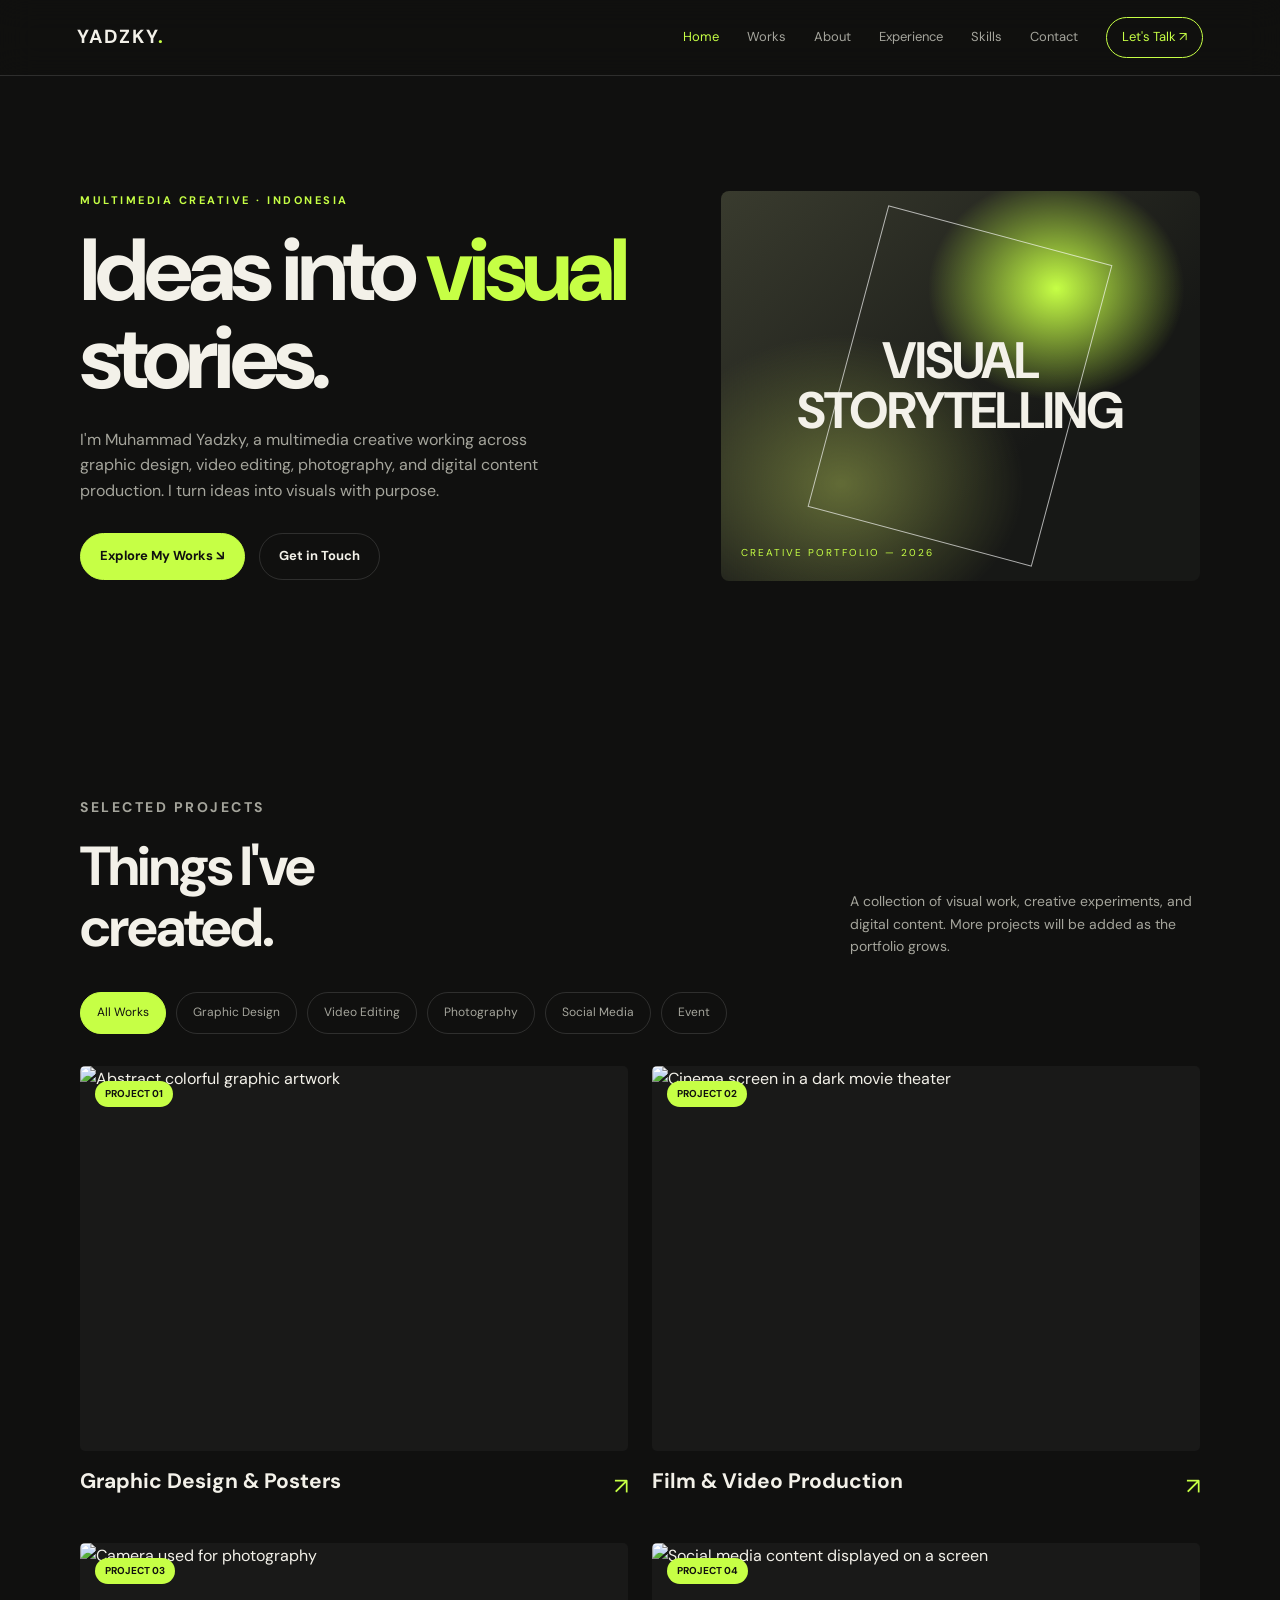
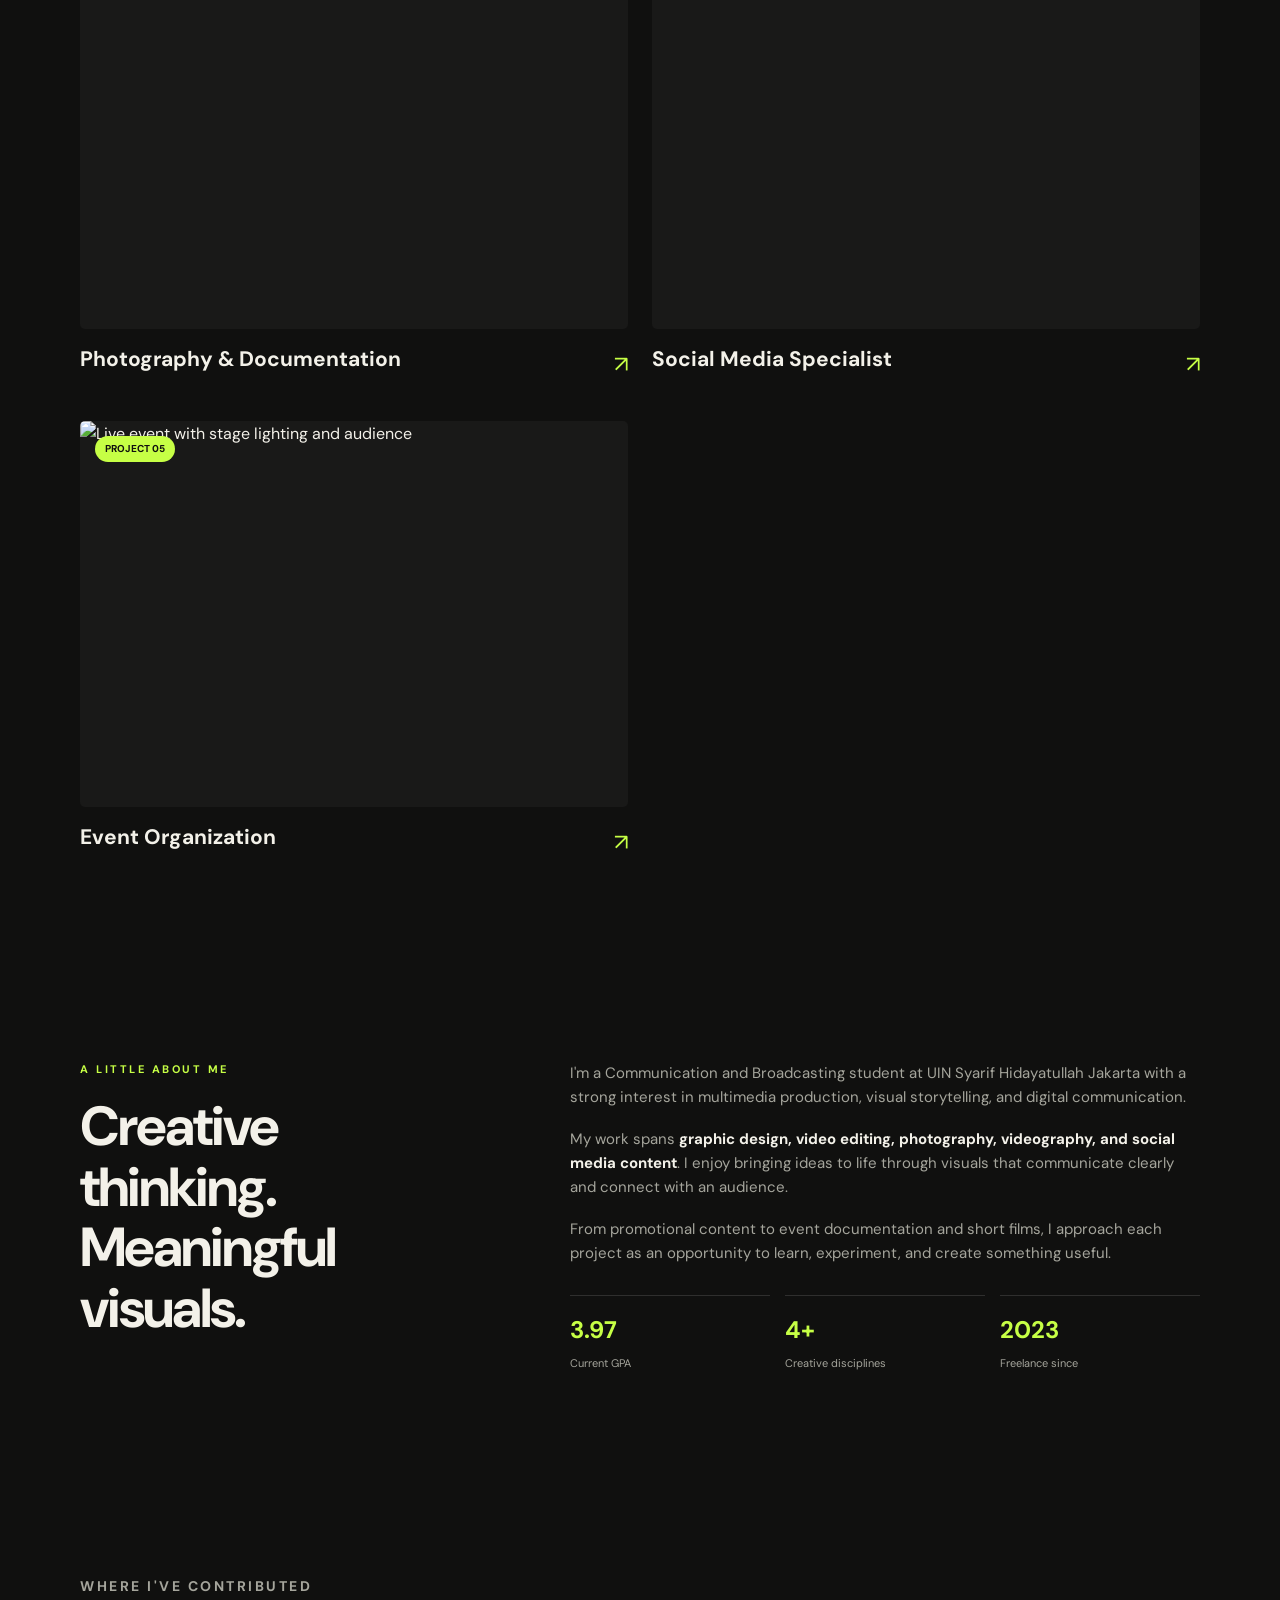
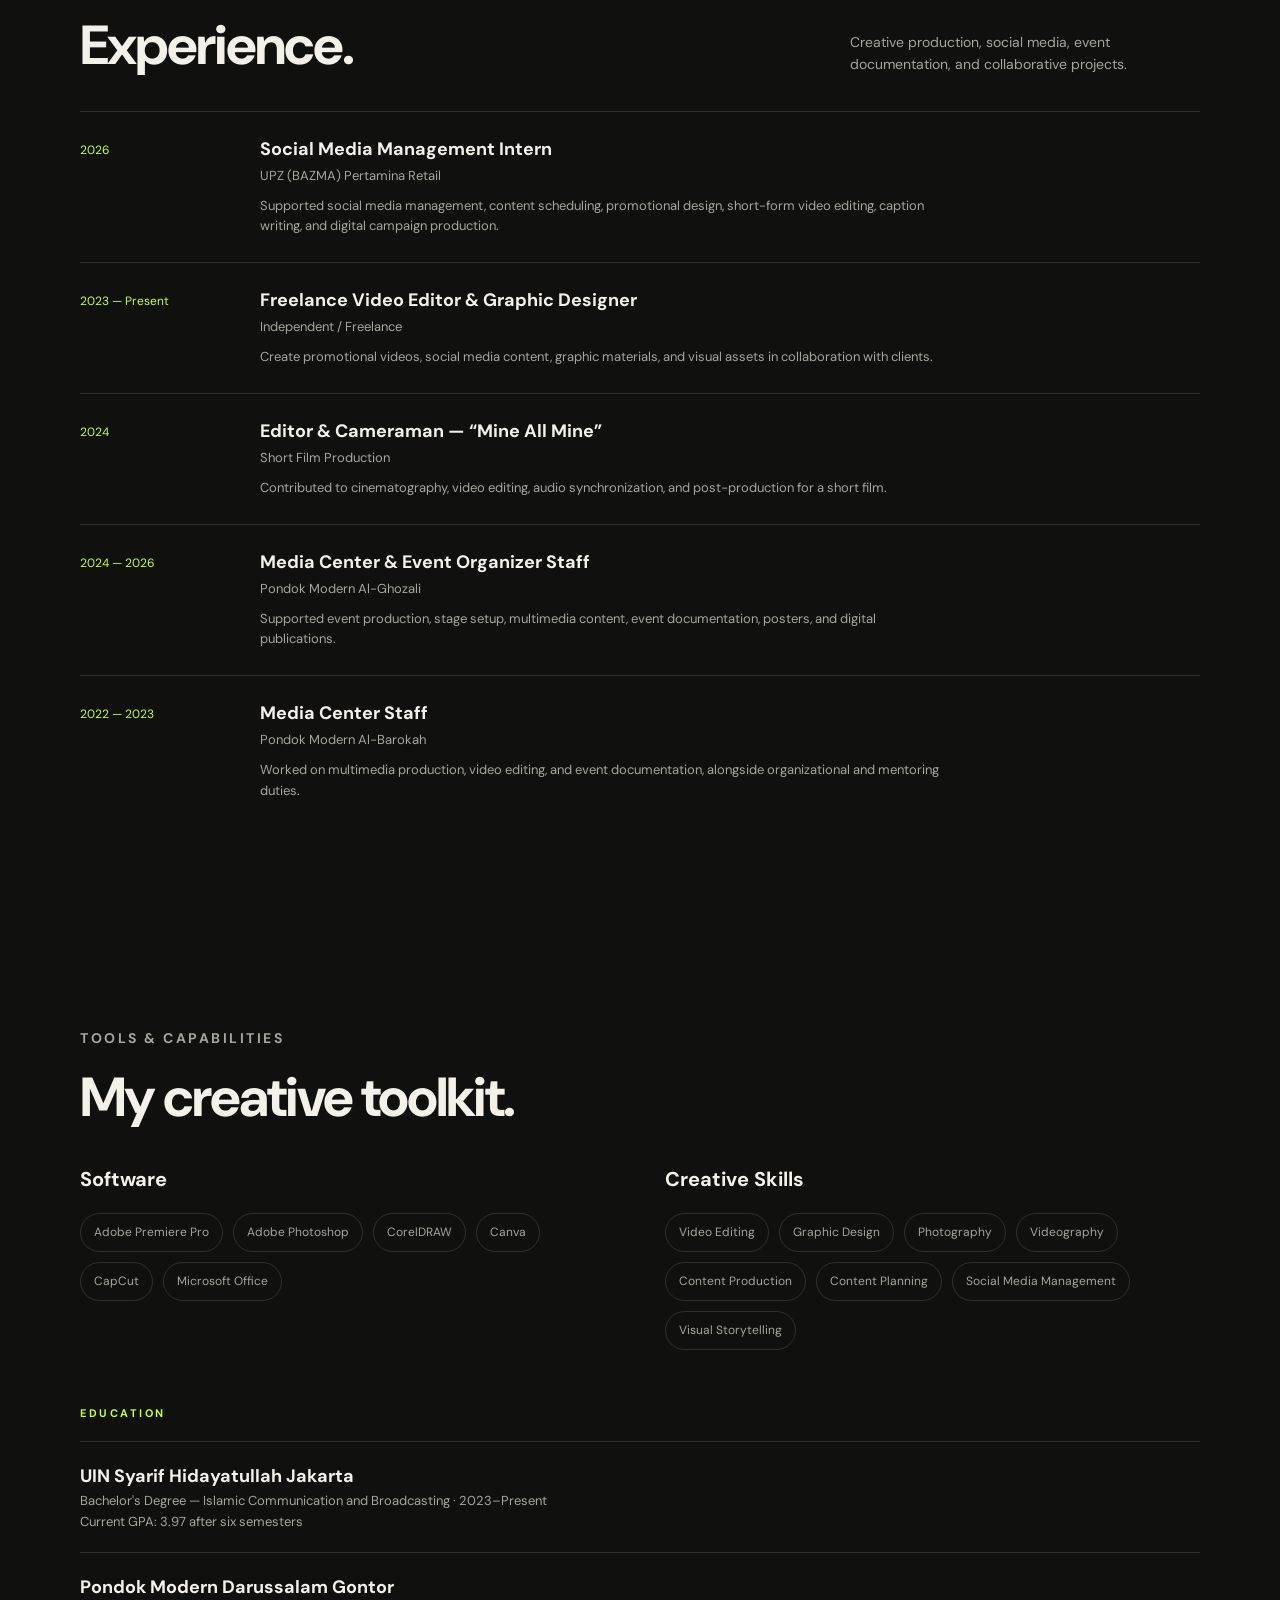
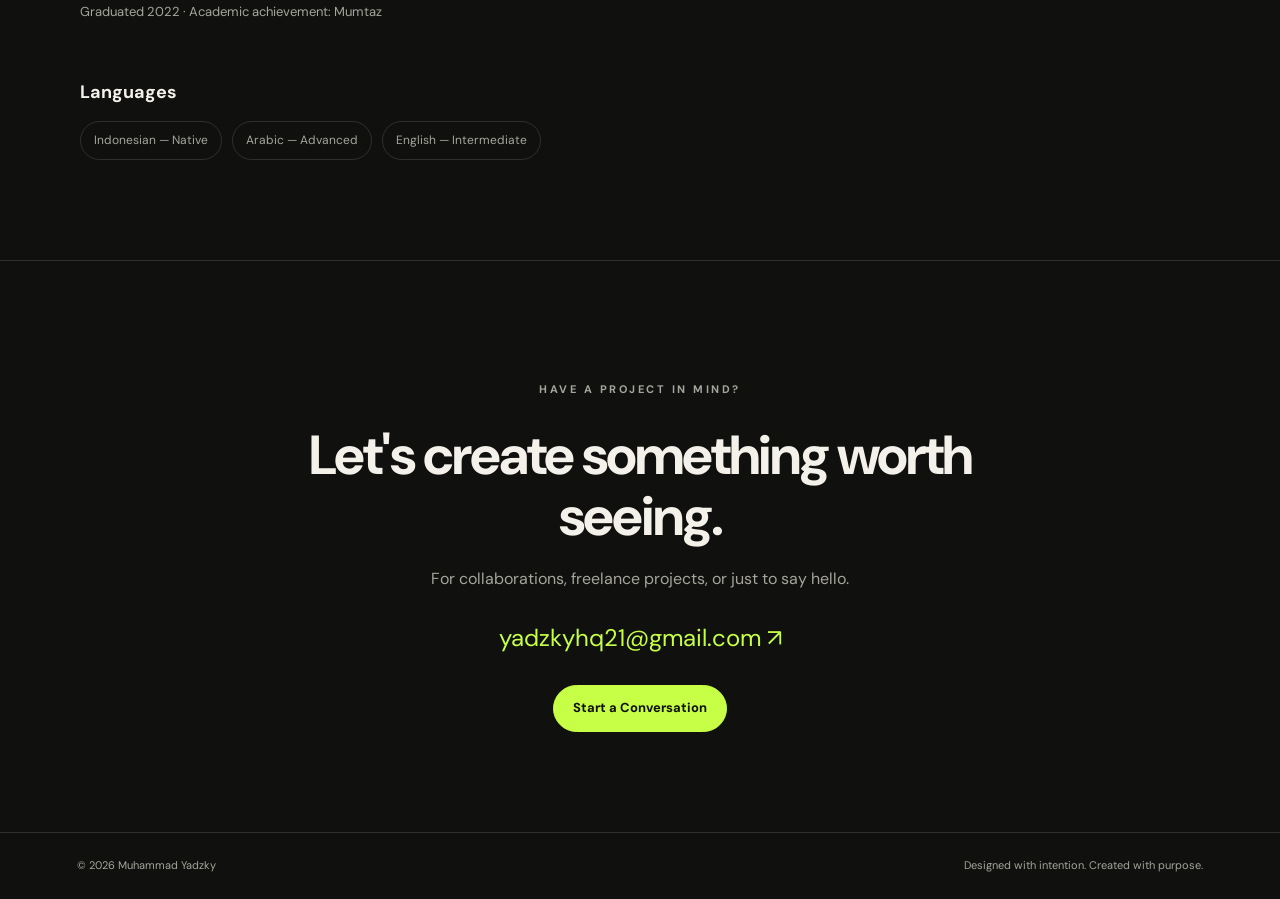
==== index.html @ 67c499fd "Add files via upload" ====
<!DOCTYPE html>
<html lang="en">
<head>
  <meta charset="UTF-8">
  <meta name="viewport" content="width=device-width, initial-scale=1.0">
  <meta name="description" content="Portfolio of Muhammad Yadzky — graphic design, video editing, photography and digital content creation.">
  <title>Muhammad Yadzky — Creative Portfolio</title>

  <link rel="preconnect" href="https://fonts.googleapis.com">
  <link rel="preconnect" href="https://fonts.gstatic.com" crossorigin>
  <link href="https://fonts.googleapis.com/css2?family=DM+Sans:wght@400;500;600;700&display=swap" rel="stylesheet">

  <style>
    :root {
      --bg: #10100f;
      --surface: #191918;
      --text: #f3f1e9;
      --muted: #a5a59c;
      --accent: #c6ff45;
      --border: rgba(255,255,255,.13);
    }

    * { box-sizing: border-box; margin: 0; padding: 0; }

    html {
      scroll-behavior: smooth;
      scroll-padding-top: 90px;
    }

    body {
      background: var(--bg);
      color: var(--text);
      font-family: "DM Sans", sans-serif;
      line-height: 1.6;
    }

    a { color: inherit; text-decoration: none; }
    button { font: inherit; }
    img { width: 100%; display: block; }

    .container {
      width: min(1120px, 88%);
      margin-inline: auto;
    }

    .navbar {
      min-height: 76px;
      display: flex;
      align-items: center;
      justify-content: space-between;
      gap: 24px;
      border-bottom: 1px solid var(--border);
      position: sticky;
      top: 0;
      z-index: 100;
      background: rgba(16,16,15,.94);
      backdrop-filter: blur(16px);
      padding: 0 6%;
    }

    .logo {
      font-size: 19px;
      font-weight: 700;
      letter-spacing: 2px;
    }

    .logo span { color: var(--accent); }

    .nav-links {
      display: flex;
      align-items: center;
      gap: 28px;
    }

    .nav-link {
      color: var(--muted);
      font-size: 13px;
      transition: color .2s;
    }

    .nav-link:hover,
    .nav-link.active { color: var(--accent); }

    .nav-email {
      border: 1px solid var(--accent);
      border-radius: 99px;
      padding: 9px 15px;
      color: var(--accent);
    }

    .menu-toggle {
      display: none;
      background: transparent;
      color: var(--text);
      border: 0;
      font-size: 25px;
      cursor: pointer;
    }

    section { padding: 100px 0; }

    .eyebrow {
      color: var(--accent);
      text-transform: uppercase;
      letter-spacing: 2.5px;
      font-size: 11px;
      font-weight: 700;
      margin-bottom: 18px;
    }

    .hero {
      min-height: 620px;
      display: grid;
      grid-template-columns: 1.1fr .9fr;
      gap: 55px;
      align-items: center;
      padding-top: 90px;
      padding-bottom: 90px;
    }

    .hero h1 {
      font-size: clamp(48px, 7vw, 88px);
      letter-spacing: -5px;
      line-height: .99;
      max-width: 720px;
    }

    .hero h1 span { color: var(--accent); }

    .hero-description {
      max-width: 480px;
      margin-top: 25px;
      color: var(--muted);
      font-size: 16px;
    }

    .hero-actions {
      display: flex;
      flex-wrap: wrap;
      gap: 14px;
      margin-top: 30px;
    }

    .button {
      display: inline-flex;
      align-items: center;
      justify-content: center;
      border: 1px solid var(--accent);
      padding: 12px 19px;
      border-radius: 99px;
      color: var(--bg);
      background: var(--accent);
      font-size: 13px;
      font-weight: 700;
      transition: transform .2s, background .2s;
    }

    .button:hover { transform: translateY(-3px); }

    .button.secondary {
      background: transparent;
      color: var(--text);
      border-color: var(--border);
    }

    .hero-art {
      min-height: 390px;
      border-radius: 8px;
      overflow: hidden;
      position: relative;
      background:
        radial-gradient(ellipse at 70% 25%, #c6ff45 0%, transparent 27%),
        radial-gradient(ellipse at 25% 75%, #626b36 0%, transparent 36%),
        linear-gradient(140deg, #393b2e, #171816 65%);
      display: flex;
      align-items: center;
      justify-content: center;
    }

    .hero-art::before {
      content: "";
      width: 230px;
      height: 310px;
      border: 1px solid rgba(255,255,255,.65);
      transform: rotate(15deg);
      position: absolute;
    }

    .hero-art::after {
      content: "VISUAL\A STORYTELLING";
      white-space: pre;
      position: absolute;
      font-size: clamp(32px, 4vw, 53px);
      font-weight: 700;
      letter-spacing: -2px;
      line-height: .98;
      text-align: center;
    }

    .hero-art-label {
      position: absolute;
      bottom: 20px;
      left: 20px;
      font-size: 10px;
      letter-spacing: 2px;
      color: var(--accent);
    }

    .section-heading {
      display: flex;
      justify-content: space-between;
      align-items: end;
      gap: 24px;
      margin-bottom: 35px;
    }

    .section-heading h2,
    .about h2,
    .contact h2 {
      font-size: clamp(34px, 5vw, 55px);
      line-height: 1.1;
      letter-spacing: -2px;
    }

    .section-heading p {
      max-width: 350px;
      color: var(--muted);
      font-size: 14px;
    }

    .work-filters {
      display: flex;
      flex-wrap: wrap;
      gap: 10px;
      margin: 0 0 32px;
    }

    .work-filter {
      padding: 10px 16px;
      border: 1px solid var(--border);
      border-radius: 99px;
      background: transparent;
      color: var(--muted);
      font-size: 12px;
      cursor: pointer;
      transition: .2s;
    }

    .work-filter:hover,
    .work-filter.active {
      background: var(--accent);
      border-color: var(--accent);
      color: var(--bg);
    }

    .project-grid {
      display: grid;
      grid-template-columns: repeat(2, minmax(0, 1fr));
      gap: 38px 24px;
    }

    .project-card {
      display: block;
      min-width: 0;
    }

    .project-card.is-filtered-out { display: none; }

    .project-image {
      aspect-ratio: 1.42;
      overflow: hidden;
      background: var(--surface);
      border-radius: 5px;
      position: relative;
    }

    .project-image img {
      height: 100%;
      object-fit: cover;
      transition: transform .5s;
    }

    .project-card:hover .project-image img { transform: scale(1.045); }

    .project-number {
      position: absolute;
      top: 15px;
      left: 15px;
      background: var(--accent);
      color: var(--bg);
      border-radius: 99px;
      padding: 5px 10px;
      font-size: 10px;
      font-weight: 700;
    }

    .project-info {
      display: flex;
      justify-content: space-between;
      align-items: start;
      gap: 14px;
      padding-top: 17px;
    }

    .project-info h3 {
      font-size: 21px;
      line-height: 1.3;
    }

    .project-info p {
      color: var(--muted);
      font-size: 12px;
      margin-top: 5px;
    }

    .project-arrow {
      color: var(--accent);
      font-size: 23px;
      transition: transform .2s;
    }

    .project-card:hover .project-arrow { transform: translate(3px, -3px); }

    .about-grid {
      display: grid;
      grid-template-columns: .8fr 1.2fr;
      gap: 70px;
    }

    .about h2 { max-width: 400px; }

    .about-copy p {
      color: var(--muted);
      margin-bottom: 18px;
      font-size: 15px;
    }

    .about-copy strong { color: var(--text); }

    .stat-row {
      display: grid;
      grid-template-columns: repeat(3, 1fr);
      gap: 15px;
      margin-top: 30px;
    }

    .stat {
      border-top: 1px solid var(--border);
      padding-top: 15px;
    }

    .stat strong {
      display: block;
      color: var(--accent);
      font-size: 24px;
    }

    .stat span {
      font-size: 11px;
      color: var(--muted);
    }

    .experience-list { margin-top: 35px; }

    .experience-item {
      display: grid;
      grid-template-columns: 155px 1fr;
      gap: 25px;
      padding: 25px 0;
      border-top: 1px solid var(--border);
    }

    .experience-date {
      color: var(--accent);
      font-size: 12px;
      padding-top: 4px;
    }

    .experience-item h3 {
      font-size: 18px;
      line-height: 1.4;
    }

    .experience-place {
      color: var(--muted);
      font-size: 13px;
      margin: 4px 0 9px;
    }

    .experience-item p:last-child {
      color: var(--muted);
      font-size: 13px;
      max-width: 680px;
    }

    .skills-layout {
      display: grid;
      grid-template-columns: 1fr 1fr;
      gap: 50px;
    }

    .skills-layout h3 {
      font-size: 20px;
      margin-bottom: 18px;
    }

    .skill-tags {
      display: flex;
      flex-wrap: wrap;
      gap: 10px;
    }

    .skill-tag {
      border: 1px solid var(--border);
      border-radius: 99px;
      padding: 9px 13px;
      color: var(--muted);
      font-size: 12px;
    }

    .education-item {
      padding: 20px 0;
      border-top: 1px solid var(--border);
    }

    .education-item h3 { font-size: 18px; }
    .education-item p { color: var(--muted); font-size: 13px; }

    .contact {
      border-top: 1px solid var(--border);
      text-align: center;
    }

    .contact h2 {
      max-width: 750px;
      margin: 0 auto;
    }

    .contact > .container > p {
      color: var(--muted);
      margin: 20px auto 27px;
    }

    .contact-email {
      color: var(--accent);
      font-size: clamp(17px, 3vw, 24px);
      overflow-wrap: anywhere;
    }

    footer {
      border-top: 1px solid var(--border);
      padding: 24px 6%;
      display: flex;
      justify-content: space-between;
      gap: 18px;
      color: var(--muted);
      font-size: 11px;
    }

    .reveal {
      opacity: 0;
      transform: translateY(18px);
      transition: opacity .55s ease, transform .55s ease;
    }

    .reveal.is-visible {
      opacity: 1;
      transform: translateY(0);
    }

    @media (prefers-reduced-motion: reduce) {
      html { scroll-behavior: auto; }
      *, *::before, *::after {
        animation-duration: .01ms !important;
        transition-duration: .01ms !important;
      }
      .reveal { opacity: 1; transform: none; }
    }

    @media (max-width: 850px) {
      .navbar { min-height: 70px; }
      .menu-toggle { display: block; }

      .nav-links {
        display: none;
        position: absolute;
        top: 69px;
        left: 0;
        right: 0;
        padding: 25px 6% 30px;
        background: var(--bg);
        border-bottom: 1px solid var(--border);
        flex-direction: column;
        align-items: stretch;
        gap: 20px;
      }

      .nav-links.open { display: flex; }
      .nav-email { text-align: center; }

      .hero {
        grid-template-columns: 1fr;
        gap: 38px;
        padding-top: 75px;
      }

      .hero-art { min-height: 330px; }
      .about-grid { grid-template-columns: 1fr; gap: 30px; }
      .skills-layout { gap: 30px; }
    }

    @media (max-width: 600px) {
      section { padding: 70px 0; }
      .container { width: 88%; }
      .hero h1 { letter-spacing: -3px; }
      .hero-art { min-height: 280px; }

      .section-heading {
        align-items: start;
        flex-direction: column;
      }

      .project-grid { grid-template-columns: 1fr; gap: 30px; }
      .project-info h3 { font-size: 19px; }
      .work-filters { gap: 8px; }
      .work-filter { padding: 9px 12px; font-size: 11px; }
      .experience-item { grid-template-columns: 1fr; gap: 8px; }
      .skills-layout { grid-template-columns: 1fr; }
      .stat-row { gap: 10px; }
      .stat strong { font-size: 21px; }

      footer {
        flex-direction: column;
        text-align: center;
      }
    }
  </style>
</head>

<body>
  <header class="navbar">
    <a class="logo" href="#home">YADZKY<span>.</span></a>

    <button
      class="menu-toggle"
      type="button"
      aria-label="Open navigation menu"
      aria-expanded="false"
    >☰</button>

    <nav class="nav-links" aria-label="Main navigation">
      <a class="nav-link active" href="#home">Home</a>
      <a class="nav-link" href="#works">Works</a>
      <a class="nav-link" href="#about">About</a>
      <a class="nav-link" href="#experience">Experience</a>
      <a class="nav-link" href="#skills">Skills</a>
      <a class="nav-link" href="#contact">Contact</a>
      <a class="nav-link nav-email" href="mailto:yadzkyhq21@gmail.com">Let's Talk ↗</a>
    </nav>
  </header>

  <main>
    <section class="hero container" id="home">
      <div>
        <p class="eyebrow">Multimedia Creative · Indonesia</p>
        <h1>Ideas into <span>visual</span> stories.</h1>
        <p class="hero-description">
          I'm Muhammad Yadzky, a multimedia creative working across graphic
          design, video editing, photography, and digital content production.
          I turn ideas into visuals with purpose.
        </p>

        <div class="hero-actions">
          <a class="button" href="#works">Explore My Works ↘</a>
          <a class="button secondary" href="#contact">Get in Touch</a>
        </div>
      </div>

      <div class="hero-art" aria-label="Abstract visual storytelling artwork">
        <span class="hero-art-label">CREATIVE PORTFOLIO — 2026</span>
      </div>
    </section>

    <section id="works">
      <div class="container">
        <div class="section-heading">
          <div>
            <p class="eyebrow">Selected Projects</p>
            <h2>Things I've<br>created.</h2>
          </div>
          <p>
            A collection of visual work, creative experiments, and digital
            content. More projects will be added as the portfolio grows.
          </p>
        </div>

        <div class="work-filters" aria-label="Filter portfolio projects">
          <button class="work-filter active" type="button" data-work-filter="all" aria-pressed="true">All Works</button>
          <button class="work-filter" type="button" data-work-filter="design" aria-pressed="false">Graphic Design</button>
          <button class="work-filter" type="button" data-work-filter="video" aria-pressed="false">Video Editing</button>
          <button class="work-filter" type="button" data-work-filter="photo" aria-pressed="false">Photography</button>
          <button class="work-filter" type="button" data-work-filter="social" aria-pressed="false">Social Media</button>
          <button class="work-filter" type="button" data-work-filter="event" aria-pressed="false">Event</button>
        </div>

        <div class="project-grid">
          <a href="project-01.html" class="project-card" data-category="design">
            <div class="project-image">
              <img
                src="https://images.unsplash.com/photo-1541701494587-cb58502866ab?auto=format&fit=crop&w=1100&q=85"
                alt="Abstract colorful graphic artwork"
                loading="lazy"
              >
              <span class="project-number">PROJECT 01</span>
            </div>
            <div class="project-info">
              <div>
                <h3>Graphic Design & Posters</h3>
              </div>
              <span class="project-arrow">↗</span>
            </div>
          </a>

          <a href="project-02.html" class="project-card" data-category="video">
            <div class="project-image">
              <img
                src="https://images.unsplash.com/photo-1485846234645-a62644f84728?auto=format&fit=crop&w=1100&q=85"
                alt="Cinema screen in a dark movie theater"
                loading="lazy"
              >
              <span class="project-number">PROJECT 02</span>
            </div>
            <div class="project-info">
              <div>
                <h3>Film & Video Production</h3>
              </div>
              <span class="project-arrow">↗</span>
            </div>
          </a>

          <a href="project-03.html" class="project-card" data-category="photo">
            <div class="project-image">
              <img
                src="https://images.unsplash.com/photo-1452587925148-ce544e77e70d?auto=format&fit=crop&w=1100&q=85"
                alt="Camera used for photography"
                loading="lazy"
              >
              <span class="project-number">PROJECT 03</span>
            </div>
            <div class="project-info">
              <div>
                <h3>Photography & Documentation</h3>
              </div>
              <span class="project-arrow">↗</span>
            </div>
          </a>

          <a href="project-04.html" class="project-card" data-category="social">
            <div class="project-image">
              <img
                src="https://images.unsplash.com/photo-1611162617474-5b21e879e113?auto=format&fit=crop&w=1100&q=85"
                alt="Social media content displayed on a screen"
                loading="lazy"
              >
              <span class="project-number">PROJECT 04</span>
            </div>
            <div class="project-info">
              <div>
                <h3>Social Media Specialist</h3>
              </div>
              <span class="project-arrow">↗</span>
            </div>
          </a>

          <a href="project-05.html" class="project-card" data-category="event">
            <div class="project-image">
              <img
                src="https://images.unsplash.com/photo-1501386761578-eac5c94b800a?auto=format&fit=crop&w=1100&q=85"
                alt="Live event with stage lighting and audience"
                loading="lazy"
              >
              <span class="project-number">PROJECT 05</span>
            </div>
            <div class="project-info">
              <div>
                <h3>Event Organization</h3>
              </div>
              <span class="project-arrow">↗</span>
            </div>
          </a>
        </div>
      </div>
    </section>

    <section id="about">
      <div class="container about-grid about">
        <div>
          <p class="eyebrow">A Little About Me</p>
          <h2>Creative thinking. Meaningful visuals.</h2>
        </div>

        <div class="about-copy">
          <p>
            I'm a Communication and Broadcasting student at UIN Syarif
            Hidayatullah Jakarta with a strong interest in multimedia
            production, visual storytelling, and digital communication.
          </p>
          <p>
            My work spans <strong>graphic design, video editing,
            photography, videography, and social media content</strong>.
            I enjoy bringing ideas to life through visuals that communicate
            clearly and connect with an audience.
          </p>
          <p>
            From promotional content to event documentation and short films,
            I approach each project as an opportunity to learn, experiment,
            and create something useful.
          </p>

          <div class="stat-row">
            <div class="stat">
              <strong>3.97</strong>
              <span>Current GPA</span>
            </div>
            <div class="stat">
              <strong>4+</strong>
              <span>Creative disciplines</span>
            </div>
            <div class="stat">
              <strong>2023</strong>
              <span>Freelance since</span>
            </div>
          </div>
        </div>
      </div>
    </section>

    <section id="experience">
      <div class="container">
        <div class="section-heading">
          <div>
            <p class="eyebrow">Where I've Contributed</p>
            <h2>Experience.</h2>
          </div>
          <p>
            Creative production, social media, event documentation, and
            collaborative projects.
          </p>
        </div>

        <div class="experience-list">
          <article class="experience-item">
            <div class="experience-date">2026</div>
            <div>
              <h3>Social Media Management Intern</h3>
              <p class="experience-place">UPZ (BAZMA) Pertamina Retail</p>
              <p>
                Supported social media management, content scheduling,
                promotional design, short-form video editing, caption writing,
                and digital campaign production.
              </p>
            </div>
          </article>

          <article class="experience-item">
            <div class="experience-date">2023 — Present</div>
            <div>
              <h3>Freelance Video Editor & Graphic Designer</h3>
              <p class="experience-place">Independent / Freelance</p>
              <p>
                Create promotional videos, social media content, graphic
                materials, and visual assets in collaboration with clients.
              </p>
            </div>
          </article>

          <article class="experience-item">
            <div class="experience-date">2024</div>
            <div>
              <h3>Editor & Cameraman — “Mine All Mine”</h3>
              <p class="experience-place">Short Film Production</p>
              <p>
                Contributed to cinematography, video editing, audio
                synchronization, and post-production for a short film.
              </p>
            </div>
          </article>

          <article class="experience-item">
            <div class="experience-date">2024 — 2026</div>
            <div>
              <h3>Media Center & Event Organizer Staff</h3>
              <p class="experience-place">Pondok Modern Al-Ghozali</p>
              <p>
                Supported event production, stage setup, multimedia content,
                event documentation, posters, and digital publications.
              </p>
            </div>
          </article>

          <article class="experience-item">
            <div class="experience-date">2022 — 2023</div>
            <div>
              <h3>Media Center Staff</h3>
              <p class="experience-place">Pondok Modern Al-Barokah</p>
              <p>
                Worked on multimedia production, video editing, and event
                documentation, alongside organizational and mentoring duties.
              </p>
            </div>
          </article>
        </div>
      </div>
    </section>

    <section id="skills">
      <div class="container">
        <div class="section-heading">
          <div>
            <p class="eyebrow">Tools & Capabilities</p>
            <h2>My creative toolkit.</h2>
          </div>
        </div>

        <div class="skills-layout">
          <div class="skills-block">
            <h3>Software</h3>
            <div class="skill-tags">
              <span class="skill-tag">Adobe Premiere Pro</span>
              <span class="skill-tag">Adobe Photoshop</span>
              <span class="skill-tag">CorelDRAW</span>
              <span class="skill-tag">Canva</span>
              <span class="skill-tag">CapCut</span>
              <span class="skill-tag">Microsoft Office</span>
            </div>
          </div>

          <div class="skills-block">
            <h3>Creative Skills</h3>
            <div class="skill-tags">
              <span class="skill-tag">Video Editing</span>
              <span class="skill-tag">Graphic Design</span>
              <span class="skill-tag">Photography</span>
              <span class="skill-tag">Videography</span>
              <span class="skill-tag">Content Production</span>
              <span class="skill-tag">Content Planning</span>
              <span class="skill-tag">Social Media Management</span>
              <span class="skill-tag">Visual Storytelling</span>
            </div>
          </div>
        </div>

        <div style="margin-top: 55px;">
          <p class="eyebrow">Education</p>

          <div class="education-item">
            <h3>UIN Syarif Hidayatullah Jakarta</h3>
            <p>
              Bachelor's Degree — Islamic Communication and Broadcasting
              · 2023–Present
            </p>
            <p>Current GPA: 3.97 after six semesters</p>
          </div>

          <div class="education-item">
            <h3>Pondok Modern Darussalam Gontor</h3>
            <p>Graduated 2022 · Academic achievement: Mumtaz</p>
          </div>
        </div>

        <div style="margin-top: 35px;">
          <h3 style="font-size: 18px; margin-bottom: 14px;">Languages</h3>
          <div class="skill-tags">
            <span class="skill-tag">Indonesian — Native</span>
            <span class="skill-tag">Arabic — Advanced</span>
            <span class="skill-tag">English — Intermediate</span>
          </div>
        </div>
      </div>
    </section>

    <section id="contact" class="contact">
      <div class="container">
        <p class="eyebrow">Have a Project in Mind?</p>
        <h2>Let's create something worth seeing.</h2>
        <p>For collaborations, freelance projects, or just to say hello.</p>
        <a class="contact-email" href="mailto:yadzkyhq21@gmail.com">
          yadzkyhq21@gmail.com ↗
        </a>
        <div style="margin-top: 28px;">
          <a class="button" href="mailto:yadzkyhq21@gmail.com">Start a Conversation</a>
        </div>
      </div>
    </section>
  </main>

  <footer>
    <span>© 2026 Muhammad Yadzky</span>
    <span>Designed with intention. Created with purpose.</span>
  </footer>

  <script>
    // Mobile navigation
    const menuToggle = document.querySelector('.menu-toggle');
    const navLinks = document.querySelector('.nav-links');
    const navItems = document.querySelectorAll('.nav-link');

    if (menuToggle && navLinks) {
      menuToggle.addEventListener('click', () => {
        const isOpen = navLinks.classList.toggle('open');
        menuToggle.setAttribute('aria-expanded', String(isOpen));
        menuToggle.textContent = isOpen ? '✕' : '☰';
      });

      navLinks.querySelectorAll('a').forEach((link) => {
        link.addEventListener('click', () => {
          navLinks.classList.remove('open');
          menuToggle.setAttribute('aria-expanded', 'false');
          menuToggle.textContent = '☰';
        });
      });
    }

    // Highlight the navigation link for the current section
    const pageSections = document.querySelectorAll('main section[id]');

    if ('IntersectionObserver' in window && pageSections.length) {
      const sectionObserver = new IntersectionObserver((entries) => {
        entries.forEach((entry) => {
          if (entry.isIntersecting) {
            navItems.forEach((link) => {
              link.classList.toggle(
                'active',
                link.getAttribute('href') === '#' + entry.target.id
              );
            });
          }
        });
      }, { rootMargin: '-25% 0px -60% 0px' });

      pageSections.forEach((section) => sectionObserver.observe(section));
    }

    // Filter portfolio projects
    const workFilterButtons = document.querySelectorAll('[data-work-filter]');
    const workFilterCards = document.querySelectorAll('.project-card[data-category]');

    workFilterButtons.forEach((button) => {
      button.addEventListener('click', () => {
        const selectedCategory = button.dataset.workFilter;

        workFilterButtons.forEach((filterButton) => {
          const isActive = filterButton === button;
          filterButton.classList.toggle('active', isActive);
          filterButton.setAttribute('aria-pressed', String(isActive));
        });

        workFilterCards.forEach((card) => {
          const matches =
            selectedCategory === 'all' ||
            card.dataset.category === selectedCategory;

          card.classList.toggle('is-filtered-out', !matches);
        });
      });
    });

    // Scroll reveal animations
    const revealElements = document.querySelectorAll(
      '.section-heading, .project-card, .about, .experience-item, .skills-block, .contact'
    );

    if ('IntersectionObserver' in window && !window.matchMedia('(prefers-reduced-motion: reduce)').matches) {
      revealElements.forEach((element) => element.classList.add('reveal'));

      const revealObserver = new IntersectionObserver((entries, observer) => {
        entries.forEach((entry) => {
          if (entry.isIntersecting) {
            entry.target.classList.add('is-visible');
            observer.unobserve(entry.target);
          }
        });
      }, { threshold: 0.12 });

      revealElements.forEach((element) => revealObserver.observe(element));
    }
  </script>
</body>
</html>
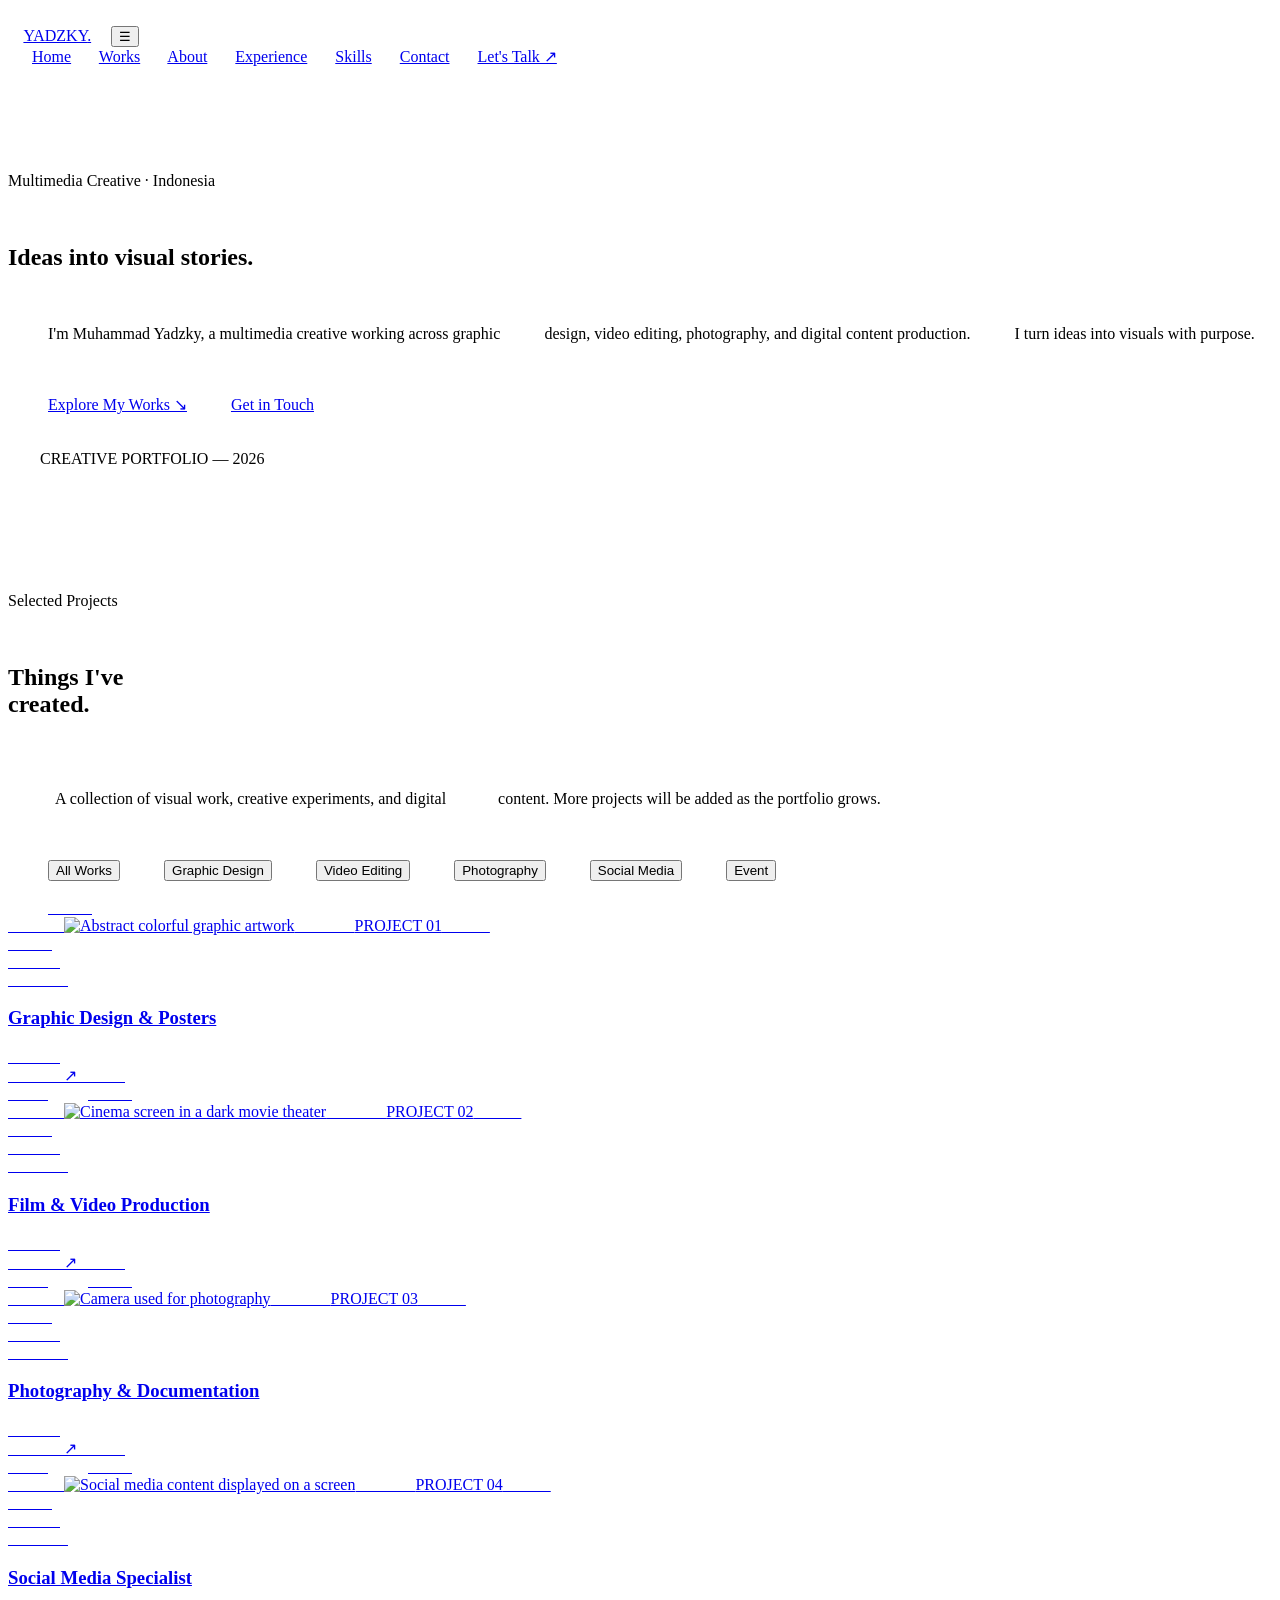
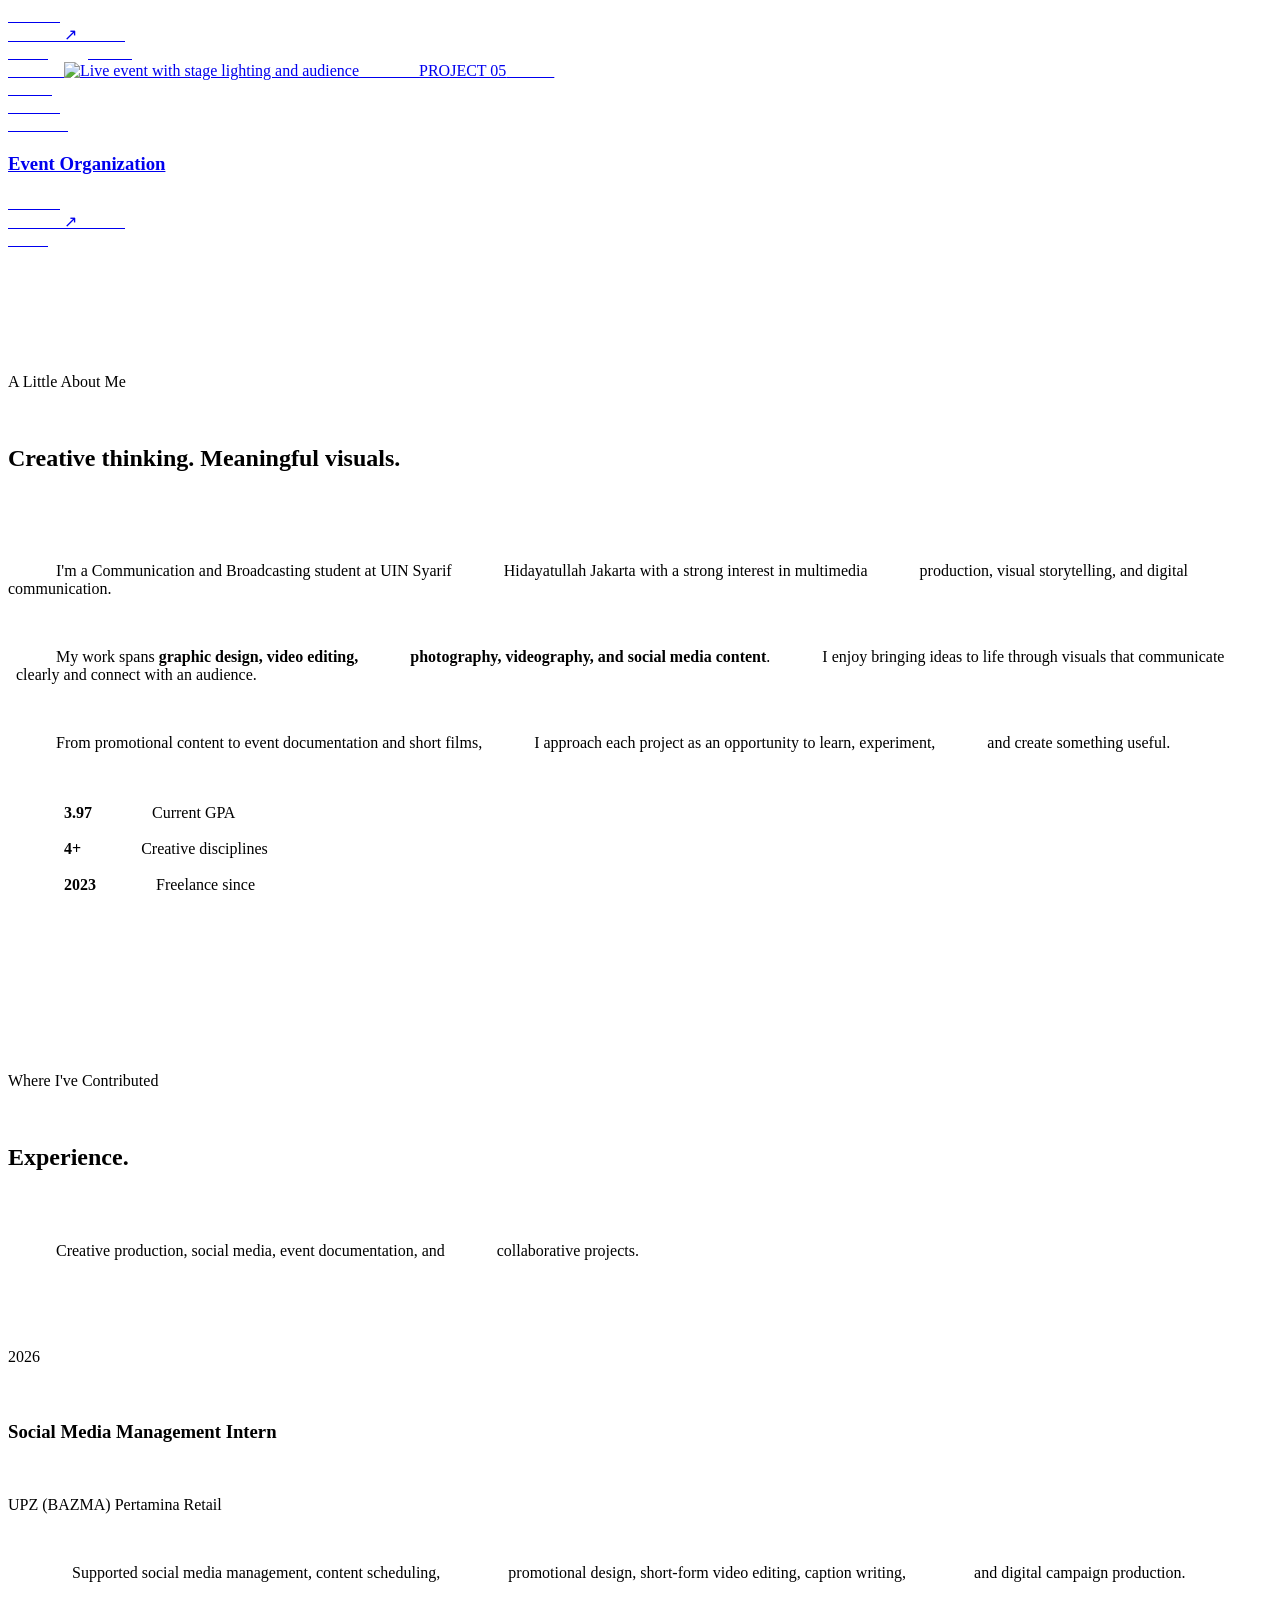
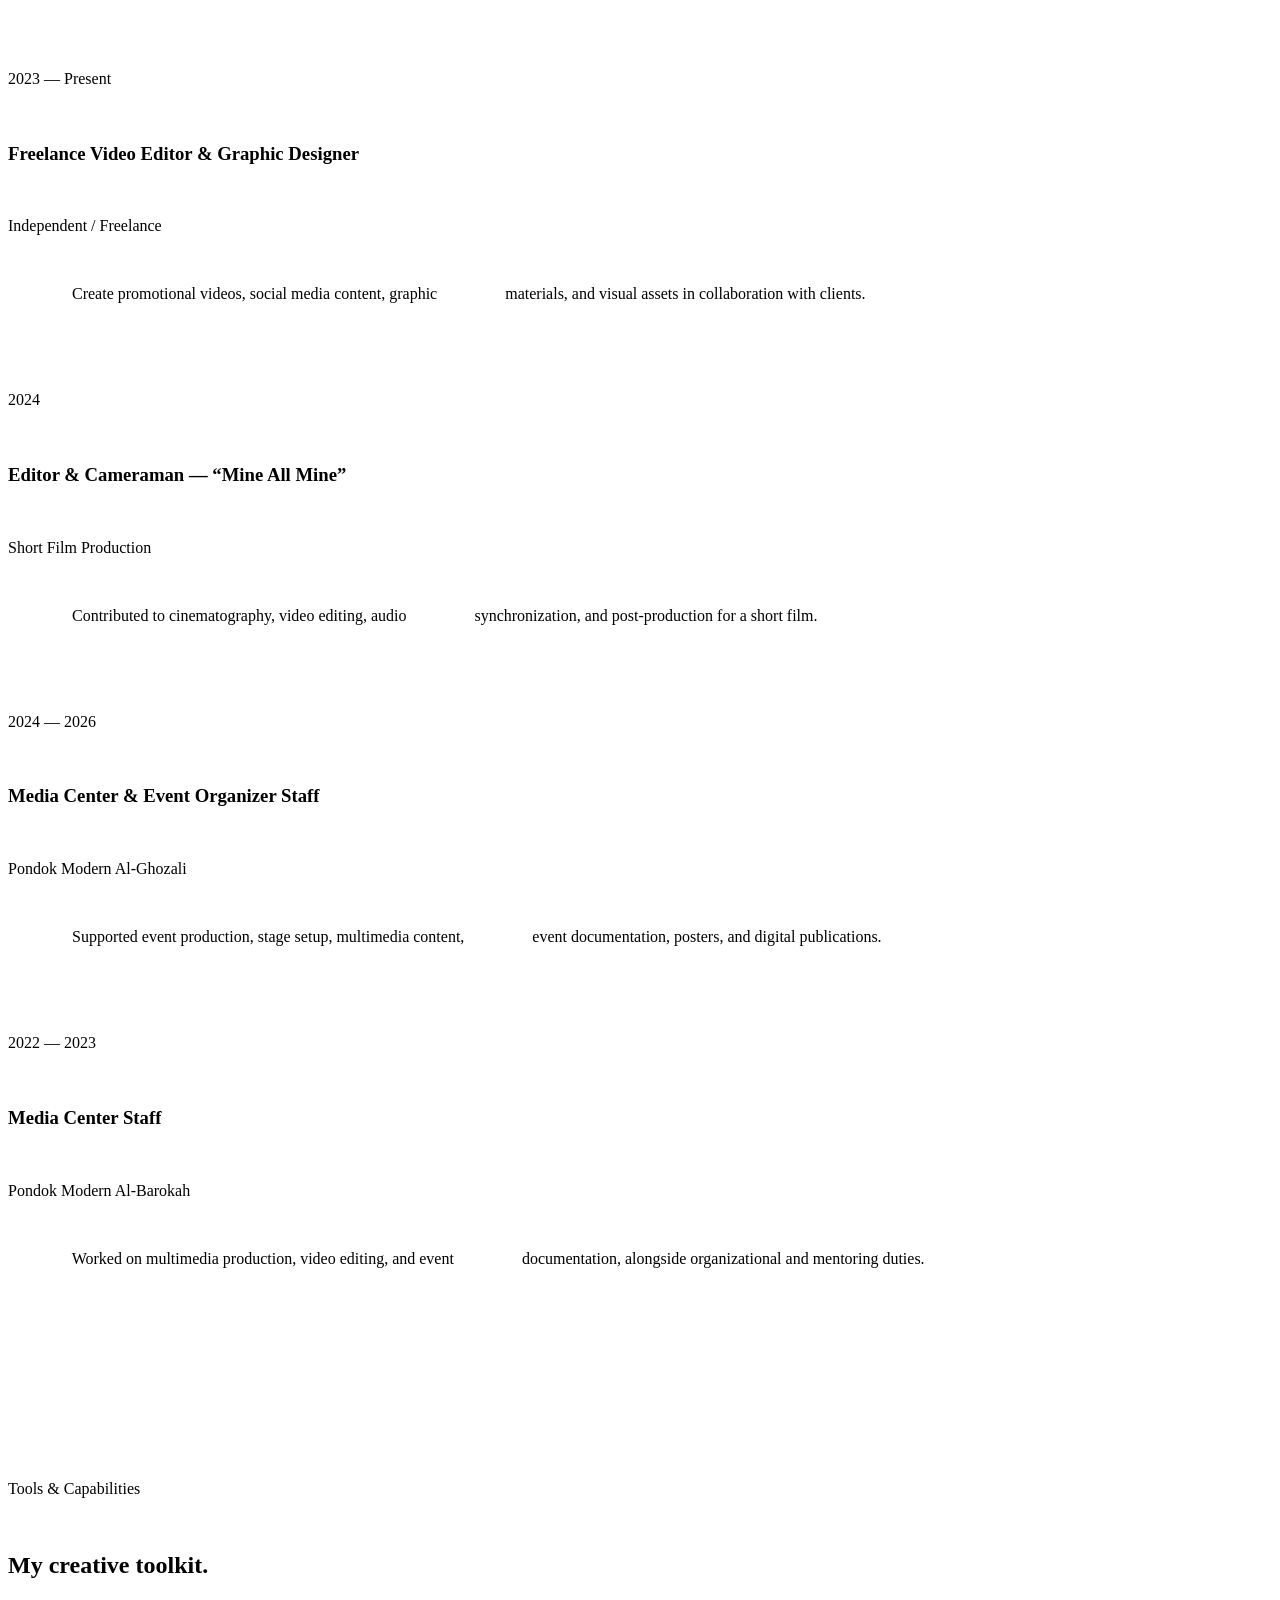
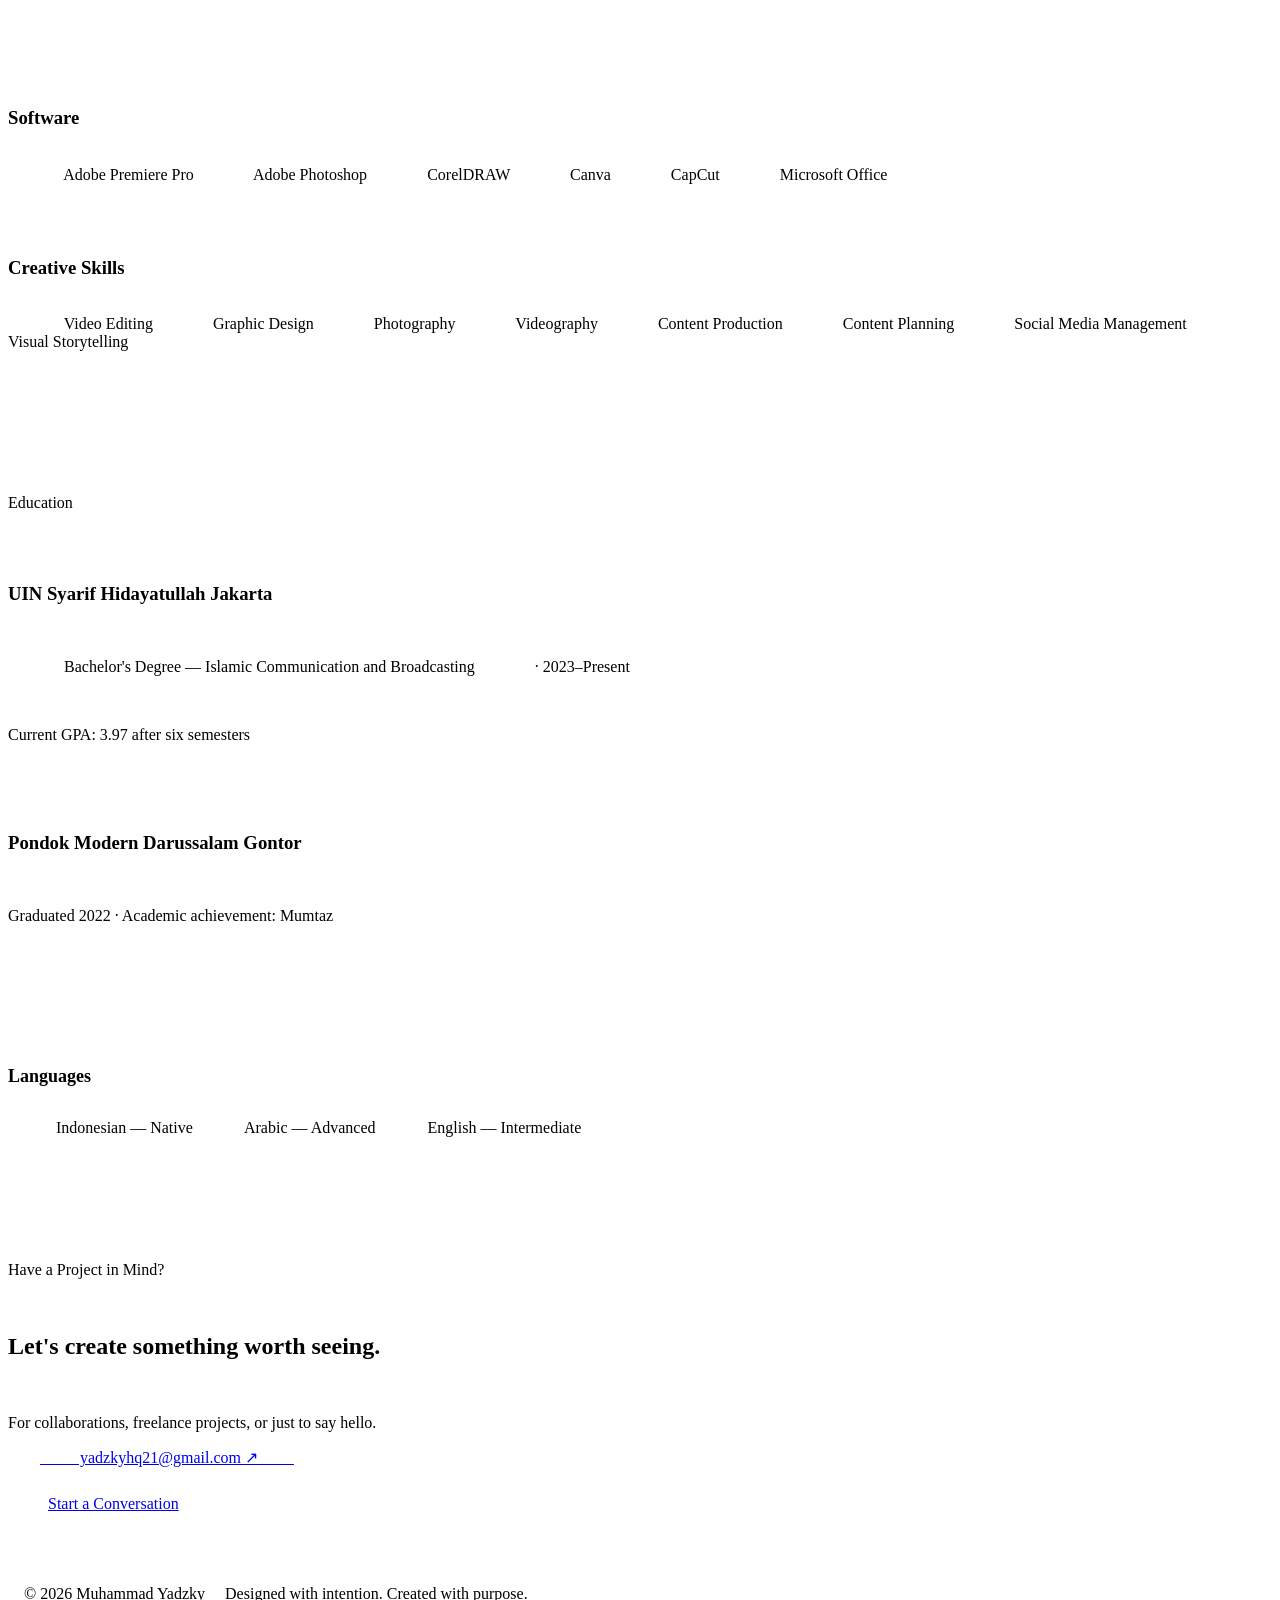
==== commit 1ba83272: "Update index.html" ====
--- a/index.html
+++ b/index.html
@@ -1,989 +1,1977 @@
 <!DOCTYPE html>
+
 <html lang="en">
+
 <head>
-  <meta charset="UTF-8">
-  <meta name="viewport" content="width=device-width, initial-scale=1.0">
-  <meta name="description" content="Portfolio of Muhammad Yadzky — graphic design, video editing, photography and digital content creation.">
-  <title>Muhammad Yadzky — Creative Portfolio</title>
-
-  <link rel="preconnect" href="https://fonts.googleapis.com">
-  <link rel="preconnect" href="https://fonts.gstatic.com" crossorigin>
-  <link href="https://fonts.googleapis.com/css2?family=DM+Sans:wght@400;500;600;700&display=swap" rel="stylesheet">
-
-  <style>
-    :root {
-      --bg: #10100f;
-      --surface: #191918;
-      --text: #f3f1e9;
-      --muted: #a5a59c;
-      --accent: #c6ff45;
-      --border: rgba(255,255,255,.13);
-    }
-
-    * { box-sizing: border-box; margin: 0; padding: 0; }
-
-    html {
-      scroll-behavior: smooth;
-      scroll-padding-top: 90px;
-    }
-
-    body {
-      background: var(--bg);
-      color: var(--text);
-      font-family: "DM Sans", sans-serif;
-      line-height: 1.6;
-    }
-
-    a { color: inherit; text-decoration: none; }
-    button { font: inherit; }
-    img { width: 100%; display: block; }
-
-    .container {
-      width: min(1120px, 88%);
-      margin-inline: auto;
-    }
-
-    .navbar {
-      min-height: 76px;
-      display: flex;
-      align-items: center;
-      justify-content: space-between;
-      gap: 24px;
-      border-bottom: 1px solid var(--border);
-      position: sticky;
-      top: 0;
-      z-index: 100;
-      background: rgba(16,16,15,.94);
-      backdrop-filter: blur(16px);
-      padding: 0 6%;
-    }
-
-    .logo {
-      font-size: 19px;
-      font-weight: 700;
-      letter-spacing: 2px;
-    }
-
-    .logo span { color: var(--accent); }
-
-    .nav-links {
-      display: flex;
-      align-items: center;
-      gap: 28px;
-    }
-
-    .nav-link {
-      color: var(--muted);
-      font-size: 13px;
-      transition: color .2s;
-    }
-
-    .nav-link:hover,
-    .nav-link.active { color: var(--accent); }
-
-    .nav-email {
-      border: 1px solid var(--accent);
-      border-radius: 99px;
-      padding: 9px 15px;
-      color: var(--accent);
-    }
-
-    .menu-toggle {
-      display: none;
-      background: transparent;
-      color: var(--text);
-      border: 0;
-      font-size: 25px;
-      cursor: pointer;
-    }
-
-    section { padding: 100px 0; }
-
-    .eyebrow {
-      color: var(--accent);
-      text-transform: uppercase;
-      letter-spacing: 2.5px;
-      font-size: 11px;
-      font-weight: 700;
-      margin-bottom: 18px;
-    }
-
-    .hero {
-      min-height: 620px;
-      display: grid;
-      grid-template-columns: 1.1fr .9fr;
-      gap: 55px;
-      align-items: center;
-      padding-top: 90px;
-      padding-bottom: 90px;
-    }
-
-    .hero h1 {
-      font-size: clamp(48px, 7vw, 88px);
-      letter-spacing: -5px;
-      line-height: .99;
-      max-width: 720px;
-    }
-
-    .hero h1 span { color: var(--accent); }
-
-    .hero-description {
-      max-width: 480px;
-      margin-top: 25px;
-      color: var(--muted);
-      font-size: 16px;
-    }
-
-    .hero-actions {
-      display: flex;
-      flex-wrap: wrap;
-      gap: 14px;
-      margin-top: 30px;
-    }
-
-    .button {
-      display: inline-flex;
-      align-items: center;
-      justify-content: center;
-      border: 1px solid var(--accent);
-      padding: 12px 19px;
-      border-radius: 99px;
-      color: var(--bg);
-      background: var(--accent);
-      font-size: 13px;
-      font-weight: 700;
-      transition: transform .2s, background .2s;
-    }
-
-    .button:hover { transform: translateY(-3px); }
-
-    .button.secondary {
-      background: transparent;
-      color: var(--text);
-      border-color: var(--border);
-    }
-
-    .hero-art {
-      min-height: 390px;
-      border-radius: 8px;
-      overflow: hidden;
-      position: relative;
-      background:
-        radial-gradient(ellipse at 70% 25%, #c6ff45 0%, transparent 27%),
-        radial-gradient(ellipse at 25% 75%, #626b36 0%, transparent 36%),
-        linear-gradient(140deg, #393b2e, #171816 65%);
-      display: flex;
-      align-items: center;
-      justify-content: center;
-    }
-
-    .hero-art::before {
-      content: "";
-      width: 230px;
-      height: 310px;
-      border: 1px solid rgba(255,255,255,.65);
-      transform: rotate(15deg);
-      position: absolute;
-    }
-
-    .hero-art::after {
-      content: "VISUAL\A STORYTELLING";
-      white-space: pre;
-      position: absolute;
-      font-size: clamp(32px, 4vw, 53px);
-      font-weight: 700;
-      letter-spacing: -2px;
-      line-height: .98;
-      text-align: center;
-    }
-
-    .hero-art-label {
-      position: absolute;
-      bottom: 20px;
-      left: 20px;
-      font-size: 10px;
-      letter-spacing: 2px;
-      color: var(--accent);
-    }
-
-    .section-heading {
-      display: flex;
-      justify-content: space-between;
-      align-items: end;
-      gap: 24px;
-      margin-bottom: 35px;
-    }
-
-    .section-heading h2,
-    .about h2,
-    .contact h2 {
-      font-size: clamp(34px, 5vw, 55px);
-      line-height: 1.1;
-      letter-spacing: -2px;
-    }
-
-    .section-heading p {
-      max-width: 350px;
-      color: var(--muted);
-      font-size: 14px;
-    }
-
-    .work-filters {
-      display: flex;
-      flex-wrap: wrap;
-      gap: 10px;
-      margin: 0 0 32px;
-    }
-
-    .work-filter {
-      padding: 10px 16px;
-      border: 1px solid var(--border);
-      border-radius: 99px;
-      background: transparent;
-      color: var(--muted);
-      font-size: 12px;
-      cursor: pointer;
-      transition: .2s;
-    }
-
-    .work-filter:hover,
-    .work-filter.active {
-      background: var(--accent);
-      border-color: var(--accent);
-      color: var(--bg);
-    }
-
-    .project-grid {
-      display: grid;
-      grid-template-columns: repeat(2, minmax(0, 1fr));
-      gap: 38px 24px;
-    }
-
-    .project-card {
-      display: block;
-      min-width: 0;
-    }
-
-    .project-card.is-filtered-out { display: none; }
-
-    .project-image {
-      aspect-ratio: 1.42;
-      overflow: hidden;
-      background: var(--surface);
-      border-radius: 5px;
-      position: relative;
-    }
-
-    .project-image img {
-      height: 100%;
-      object-fit: cover;
-      transition: transform .5s;
-    }
-
-    .project-card:hover .project-image img { transform: scale(1.045); }
-
-    .project-number {
-      position: absolute;
-      top: 15px;
-      left: 15px;
-      background: var(--accent);
-      color: var(--bg);
-      border-radius: 99px;
-      padding: 5px 10px;
-      font-size: 10px;
-      font-weight: 700;
-    }
-
-    .project-info {
-      display: flex;
-      justify-content: space-between;
-      align-items: start;
-      gap: 14px;
-      padding-top: 17px;
-    }
-
-    .project-info h3 {
-      font-size: 21px;
-      line-height: 1.3;
-    }
-
-    .project-info p {
-      color: var(--muted);
-      font-size: 12px;
-      margin-top: 5px;
-    }
-
-    .project-arrow {
-      color: var(--accent);
-      font-size: 23px;
-      transition: transform .2s;
-    }
-
-    .project-card:hover .project-arrow { transform: translate(3px, -3px); }
-
-    .about-grid {
-      display: grid;
-      grid-template-columns: .8fr 1.2fr;
-      gap: 70px;
-    }
-
-    .about h2 { max-width: 400px; }
-
-    .about-copy p {
-      color: var(--muted);
-      margin-bottom: 18px;
-      font-size: 15px;
-    }
-
-    .about-copy strong { color: var(--text); }
-
-    .stat-row {
-      display: grid;
-      grid-template-columns: repeat(3, 1fr);
-      gap: 15px;
-      margin-top: 30px;
-    }
-
-    .stat {
-      border-top: 1px solid var(--border);
-      padding-top: 15px;
-    }
-
-    .stat strong {
-      display: block;
-      color: var(--accent);
-      font-size: 24px;
-    }
-
-    .stat span {
-      font-size: 11px;
-      color: var(--muted);
-    }
-
-    .experience-list { margin-top: 35px; }
-
-    .experience-item {
-      display: grid;
-      grid-template-columns: 155px 1fr;
-      gap: 25px;
-      padding: 25px 0;
-      border-top: 1px solid var(--border);
-    }
-
-    .experience-date {
-      color: var(--accent);
-      font-size: 12px;
-      padding-top: 4px;
-    }
-
-    .experience-item h3 {
-      font-size: 18px;
-      line-height: 1.4;
-    }
-
-    .experience-place {
-      color: var(--muted);
-      font-size: 13px;
-      margin: 4px 0 9px;
-    }
-
-    .experience-item p:last-child {
-      color: var(--muted);
-      font-size: 13px;
-      max-width: 680px;
-    }
-
-    .skills-layout {
-      display: grid;
-      grid-template-columns: 1fr 1fr;
-      gap: 50px;
-    }
-
-    .skills-layout h3 {
-      font-size: 20px;
-      margin-bottom: 18px;
-    }
-
-    .skill-tags {
-      display: flex;
-      flex-wrap: wrap;
-      gap: 10px;
-    }
-
-    .skill-tag {
-      border: 1px solid var(--border);
-      border-radius: 99px;
-      padding: 9px 13px;
-      color: var(--muted);
-      font-size: 12px;
-    }
-
-    .education-item {
-      padding: 20px 0;
-      border-top: 1px solid var(--border);
-    }
-
-    .education-item h3 { font-size: 18px; }
-    .education-item p { color: var(--muted); font-size: 13px; }
-
-    .contact {
-      border-top: 1px solid var(--border);
-      text-align: center;
-    }
-
-    .contact h2 {
-      max-width: 750px;
-      margin: 0 auto;
-    }
-
-    .contact > .container > p {
-      color: var(--muted);
-      margin: 20px auto 27px;
-    }
-
-    .contact-email {
-      color: var(--accent);
-      font-size: clamp(17px, 3vw, 24px);
-      overflow-wrap: anywhere;
-    }
-
-    footer {
-      border-top: 1px solid var(--border);
-      padding: 24px 6%;
-      display: flex;
-      justify-content: space-between;
-      gap: 18px;
-      color: var(--muted);
-      font-size: 11px;
-    }
-
-    .reveal {
-      opacity: 0;
-      transform: translateY(18px);
-      transition: opacity .55s ease, transform .55s ease;
-    }
-
-    .reveal.is-visible {
-      opacity: 1;
-      transform: translateY(0);
-    }
-
-    @media (prefers-reduced-motion: reduce) {
-      html { scroll-behavior: auto; }
-      *, *::before, *::after {
-        animation-duration: .01ms !important;
-        transition-duration: .01ms !important;
-      }
-      .reveal { opacity: 1; transform: none; }
-    }
-
-    @media (max-width: 850px) {
-      .navbar { min-height: 70px; }
-      .menu-toggle { display: block; }
-
-      .nav-links {
-        display: none;
-        position: absolute;
-        top: 69px;
-        left: 0;
-        right: 0;
-        padding: 25px 6% 30px;
-        background: var(--bg);
-        border-bottom: 1px solid var(--border);
-        flex-direction: column;
-        align-items: stretch;
-        gap: 20px;
-      }
-
-      .nav-links.open { display: flex; }
-      .nav-email { text-align: center; }
-
-      .hero {
-        grid-template-columns: 1fr;
-        gap: 38px;
-        padding-top: 75px;
-      }
-
-      .hero-art { min-height: 330px; }
-      .about-grid { grid-template-columns: 1fr; gap: 30px; }
-      .skills-layout { gap: 30px; }
-    }
-
-    @media (max-width: 600px) {
-      section { padding: 70px 0; }
-      .container { width: 88%; }
-      .hero h1 { letter-spacing: -3px; }
-      .hero-art { min-height: 280px; }
-
-      .section-heading {
-        align-items: start;
-        flex-direction: column;
-      }
-
-      .project-grid { grid-template-columns: 1fr; gap: 30px; }
-      .project-info h3 { font-size: 19px; }
-      .work-filters { gap: 8px; }
-      .work-filter { padding: 9px 12px; font-size: 11px; }
-      .experience-item { grid-template-columns: 1fr; gap: 8px; }
-      .skills-layout { grid-template-columns: 1fr; }
-      .stat-row { gap: 10px; }
-      .stat strong { font-size: 21px; }
-
-      footer {
-        flex-direction: column;
-        text-align: center;
-      }
-    }
-  </style>
+
+  <meta charset="UTF-8">
+
+  <meta name="viewport" content="width=device-width, initial-scale=1.0">
+
+  <meta name="description" content="Portfolio of Muhammad Yadzky — graphic design, video editing, photography and digital content creation.">
+
+  <title>Muhammad Yadzky — Creative Portfolio</title>
+
+
+
+  <link rel="preconnect" href="https://fonts.googleapis.com">
+
+  <link rel="preconnect" href="https://fonts.gstatic.com" crossorigin>
+
+  <link href="https://fonts.googleapis.com/css2?family=DM+Sans:wght@400;500;600;700&display=swap" rel="stylesheet">
+
+
+
+  <style>
+
+    :root {
+
+      --bg: #10100f;
+
+      --surface: #191918;
+
+      --text: #f3f1e9;
+
+      --muted: #a5a59c;
+
+      --accent: #c6ff45;
+
+      --border: rgba(255,255,255,.13);
+
+    }
+
+
+
+    \* { box-sizing: border-box; margin: 0; padding: 0; }
+
+
+
+    html {
+
+      scroll-behavior: smooth;
+
+      scroll-padding-top: 90px;
+
+    }
+
+
+
+    body {
+
+      background: var(--bg);
+
+      color: var(--text);
+
+      font-family: "DM Sans", sans-serif;
+
+      line-height: 1.6;
+
+    }
+
+
+
+    a { color: inherit; text-decoration: none; }
+
+    button { font: inherit; }
+
+    img { width: 100%; display: block; }
+
+
+
+    .container {
+
+      width: min(1120px, 88%);
+
+      margin-inline: auto;
+
+    }
+
+
+
+    .navbar {
+
+      min-height: 76px;
+
+      display: flex;
+
+      align-items: center;
+
+      justify-content: space-between;
+
+      gap: 24px;
+
+      border-bottom: 1px solid var(--border);
+
+      position: sticky;
+
+      top: 0;
+
+      z-index: 100;
+
+      background: rgba(16,16,15,.94);
+
+      backdrop-filter: blur(16px);
+
+      padding: 0 6%;
+
+    }
+
+
+
+    .logo {
+
+      font-size: 19px;
+
+      font-weight: 700;
+
+      letter-spacing: 2px;
+
+    }
+
+
+
+    .logo span { color: var(--accent); }
+
+
+
+    .nav-links {
+
+      display: flex;
+
+      align-items: center;
+
+      gap: 28px;
+
+    }
+
+
+
+    .nav-link {
+
+      color: var(--muted);
+
+      font-size: 13px;
+
+      transition: color .2s;
+
+    }
+
+
+
+    .nav-link:hover,
+
+    .nav-link.active { color: var(--accent); }
+
+
+
+    .nav-email {
+
+      border: 1px solid var(--accent);
+
+      border-radius: 99px;
+
+      padding: 9px 15px;
+
+      color: var(--accent);
+
+    }
+
+
+
+    .menu-toggle {
+
+      display: none;
+
+      background: transparent;
+
+      color: var(--text);
+
+      border: 0;
+
+      font-size: 25px;
+
+      cursor: pointer;
+
+    }
+
+
+
+    section { padding: 100px 0; }
+
+
+
+    .eyebrow {
+
+      color: var(--accent);
+
+      text-transform: uppercase;
+
+      letter-spacing: 2.5px;
+
+      font-size: 11px;
+
+      font-weight: 700;
+
+      margin-bottom: 18px;
+
+    }
+
+
+
+    .hero {
+
+      min-height: 620px;
+
+      display: grid;
+
+      grid-template-columns: 1.1fr .9fr;
+
+      gap: 55px;
+
+      align-items: center;
+
+      padding-top: 90px;
+
+      padding-bottom: 90px;
+
+    }
+
+
+
+    .hero h1 {
+
+      font-size: clamp(48px, 7vw, 88px);
+
+      letter-spacing: -5px;
+
+      line-height: .99;
+
+      max-width: 720px;
+
+    }
+
+
+
+    .hero h1 span { color: var(--accent); }
+
+
+
+    .hero-description {
+
+      max-width: 480px;
+
+      margin-top: 25px;
+
+      color: var(--muted);
+
+      font-size: 16px;
+
+    }
+
+
+
+    .hero-actions {
+
+      display: flex;
+
+      flex-wrap: wrap;
+
+      gap: 14px;
+
+      margin-top: 30px;
+
+    }
+
+
+
+    .button {
+
+      display: inline-flex;
+
+      align-items: center;
+
+      justify-content: center;
+
+      border: 1px solid var(--accent);
+
+      padding: 12px 19px;
+
+      border-radius: 99px;
+
+      color: var(--bg);
+
+      background: var(--accent);
+
+      font-size: 13px;
+
+      font-weight: 700;
+
+      transition: transform .2s, background .2s;
+
+    }
+
+
+
+    .button:hover { transform: translateY(-3px); }
+
+
+
+    .button.secondary {
+
+      background: transparent;
+
+      color: var(--text);
+
+      border-color: var(--border);
+
+    }
+
+
+
+    .hero-art {
+
+      min-height: 390px;
+
+      border-radius: 8px;
+
+      overflow: hidden;
+
+      position: relative;
+
+      background:
+
+        radial-gradient(ellipse at 70% 25%, #c6ff45 0%, transparent 27%),
+
+        radial-gradient(ellipse at 25% 75%, #626b36 0%, transparent 36%),
+
+        linear-gradient(140deg, #393b2e, #171816 65%);
+
+      display: flex;
+
+      align-items: center;
+
+      justify-content: center;
+
+    }
+
+
+
+    .hero-art::before {
+
+      content: "";
+
+      width: 230px;
+
+      height: 310px;
+
+      border: 1px solid rgba(255,255,255,.65);
+
+      transform: rotate(15deg);
+
+      position: absolute;
+
+    }
+
+
+
+    .hero-art::after {
+
+      content: "VISUAL\A STORYTELLING";
+
+      white-space: pre;
+
+      position: absolute;
+
+      font-size: clamp(32px, 4vw, 53px);
+
+      font-weight: 700;
+
+      letter-spacing: -2px;
+
+      line-height: .98;
+
+      text-align: center;
+
+    }
+
+
+
+    .hero-art-label {
+
+      position: absolute;
+
+      bottom: 20px;
+
+      left: 20px;
+
+      font-size: 10px;
+
+      letter-spacing: 2px;
+
+      color: var(--accent);
+
+    }
+
+
+
+    .section-heading {
+
+      display: flex;
+
+      justify-content: space-between;
+
+      align-items: end;
+
+      gap: 24px;
+
+      margin-bottom: 35px;
+
+    }
+
+
+
+    .section-heading h2,
+
+    .about h2,
+
+    .contact h2 {
+
+      font-size: clamp(34px, 5vw, 55px);
+
+      line-height: 1.1;
+
+      letter-spacing: -2px;
+
+    }
+
+
+
+    .section-heading p {
+
+      max-width: 350px;
+
+      color: var(--muted);
+
+      font-size: 14px;
+
+    }
+
+
+
+    .work-filters {
+
+      display: flex;
+
+      flex-wrap: wrap;
+
+      gap: 10px;
+
+      margin: 0 0 32px;
+
+    }
+
+
+
+    .work-filter {
+
+      padding: 10px 16px;
+
+      border: 1px solid var(--border);
+
+      border-radius: 99px;
+
+      background: transparent;
+
+      color: var(--muted);
+
+      font-size: 12px;
+
+      cursor: pointer;
+
+      transition: .2s;
+
+    }
+
+
+
+    .work-filter:hover,
+
+    .work-filter.active {
+
+      background: var(--accent);
+
+      border-color: var(--accent);
+
+      color: var(--bg);
+
+    }
+
+
+
+    .project-grid {
+
+      display: grid;
+
+      grid-template-columns: repeat(2, minmax(0, 1fr));
+
+      gap: 38px 24px;
+
+    }
+
+
+
+    .project-card {
+
+      display: block;
+
+      min-width: 0;
+
+    }
+
+
+
+    .project-card.is-filtered-out { display: none; }
+
+
+
+    .project-image {
+
+      aspect-ratio: 1.42;
+
+      overflow: hidden;
+
+      background: var(--surface);
+
+      border-radius: 5px;
+
+      position: relative;
+
+    }
+
+
+
+    .project-image img {
+
+      height: 100%;
+
+      object-fit: cover;
+
+      transition: transform .5s;
+
+    }
+
+
+
+    .project-card:hover .project-image img { transform: scale(1.045); }
+
+
+
+    .project-number {
+
+      position: absolute;
+
+      top: 15px;
+
+      left: 15px;
+
+      background: var(--accent);
+
+      color: var(--bg);
+
+      border-radius: 99px;
+
+      padding: 5px 10px;
+
+      font-size: 10px;
+
+      font-weight: 700;
+
+    }
+
+
+
+    .project-info {
+
+      display: flex;
+
+      justify-content: space-between;
+
+      align-items: start;
+
+      gap: 14px;
+
+      padding-top: 17px;
+
+    }
+
+
+
+    .project-info h3 {
+
+      font-size: 21px;
+
+      line-height: 1.3;
+
+    }
+
+
+
+    .project-info p {
+
+      color: var(--muted);
+
+      font-size: 12px;
+
+      margin-top: 5px;
+
+    }
+
+
+
+    .project-arrow {
+
+      color: var(--accent);
+
+      font-size: 23px;
+
+      transition: transform .2s;
+
+    }
+
+
+
+    .project-card:hover .project-arrow { transform: translate(3px, -3px); }
+
+
+
+    .about-grid {
+
+      display: grid;
+
+      grid-template-columns: .8fr 1.2fr;
+
+      gap: 70px;
+
+    }
+
+
+
+    .about h2 { max-width: 400px; }
+
+
+
+    .about-copy p {
+
+      color: var(--muted);
+
+      margin-bottom: 18px;
+
+      font-size: 15px;
+
+    }
+
+
+
+    .about-copy strong { color: var(--text); }
+
+
+
+    .stat-row {
+
+      display: grid;
+
+      grid-template-columns: repeat(3, 1fr);
+
+      gap: 15px;
+
+      margin-top: 30px;
+
+    }
+
+
+
+    .stat {
+
+      border-top: 1px solid var(--border);
+
+      padding-top: 15px;
+
+    }
+
+
+
+    .stat strong {
+
+      display: block;
+
+      color: var(--accent);
+
+      font-size: 24px;
+
+    }
+
+
+
+    .stat span {
+
+      font-size: 11px;
+
+      color: var(--muted);
+
+    }
+
+
+
+    .experience-list { margin-top: 35px; }
+
+
+
+    .experience-item {
+
+      display: grid;
+
+      grid-template-columns: 155px 1fr;
+
+      gap: 25px;
+
+      padding: 25px 0;
+
+      border-top: 1px solid var(--border);
+
+    }
+
+
+
+    .experience-date {
+
+      color: var(--accent);
+
+      font-size: 12px;
+
+      padding-top: 4px;
+
+    }
+
+
+
+    .experience-item h3 {
+
+      font-size: 18px;
+
+      line-height: 1.4;
+
+    }
+
+
+
+    .experience-place {
+
+      color: var(--muted);
+
+      font-size: 13px;
+
+      margin: 4px 0 9px;
+
+    }
+
+
+
+    .experience-item p:last-child {
+
+      color: var(--muted);
+
+      font-size: 13px;
+
+      max-width: 680px;
+
+    }
+
+
+
+    .skills-layout {
+
+      display: grid;
+
+      grid-template-columns: 1fr 1fr;
+
+      gap: 50px;
+
+    }
+
+
+
+    .skills-layout h3 {
+
+      font-size: 20px;
+
+      margin-bottom: 18px;
+
+    }
+
+
+
+    .skill-tags {
+
+      display: flex;
+
+      flex-wrap: wrap;
+
+      gap: 10px;
+
+    }
+
+
+
+    .skill-tag {
+
+      border: 1px solid var(--border);
+
+      border-radius: 99px;
+
+      padding: 9px 13px;
+
+      color: var(--muted);
+
+      font-size: 12px;
+
+    }
+
+
+
+    .education-item {
+
+      padding: 20px 0;
+
+      border-top: 1px solid var(--border);
+
+    }
+
+
+
+    .education-item h3 { font-size: 18px; }
+
+    .education-item p { color: var(--muted); font-size: 13px; }
+
+
+
+    .contact {
+
+      border-top: 1px solid var(--border);
+
+      text-align: center;
+
+    }
+
+
+
+    .contact h2 {
+
+      max-width: 750px;
+
+      margin: 0 auto;
+
+    }
+
+
+
+    .contact > .container > p {
+
+      color: var(--muted);
+
+      margin: 20px auto 27px;
+
+    }
+
+
+
+    .contact-email {
+
+      color: var(--accent);
+
+      font-size: clamp(17px, 3vw, 24px);
+
+      overflow-wrap: anywhere;
+
+    }
+
+
+
+    footer {
+
+      border-top: 1px solid var(--border);
+
+      padding: 24px 6%;
+
+      display: flex;
+
+      justify-content: space-between;
+
+      gap: 18px;
+
+      color: var(--muted);
+
+      font-size: 11px;
+
+    }
+
+
+
+    .reveal {
+
+      opacity: 0;
+
+      transform: translateY(18px);
+
+      transition: opacity .55s ease, transform .55s ease;
+
+    }
+
+
+
+    .reveal.is-visible {
+
+      opacity: 1;
+
+      transform: translateY(0);
+
+    }
+
+
+
+    @media (prefers-reduced-motion: reduce) {
+
+      html { scroll-behavior: auto; }
+
+      \*, \*::before, \*::after {
+
+        animation-duration: .01ms !important;
+
+        transition-duration: .01ms !important;
+
+      }
+
+      .reveal { opacity: 1; transform: none; }
+
+    }
+
+
+
+    @media (max-width: 850px) {
+
+      .navbar { min-height: 70px; }
+
+      .menu-toggle { display: block; }
+
+
+
+      .nav-links {
+
+        display: none;
+
+        position: absolute;
+
+        top: 69px;
+
+        left: 0;
+
+        right: 0;
+
+        padding: 25px 6% 30px;
+
+        background: var(--bg);
+
+        border-bottom: 1px solid var(--border);
+
+        flex-direction: column;
+
+        align-items: stretch;
+
+        gap: 20px;
+
+      }
+
+
+
+      .nav-links.open { display: flex; }
+
+      .nav-email { text-align: center; }
+
+
+
+      .hero {
+
+        grid-template-columns: 1fr;
+
+        gap: 38px;
+
+        padding-top: 75px;
+
+      }
+
+
+
+      .hero-art { min-height: 330px; }
+
+      .about-grid { grid-template-columns: 1fr; gap: 30px; }
+
+      .skills-layout { gap: 30px; }
+
+    }
+
+
+
+    @media (max-width: 600px) {
+
+      section { padding: 70px 0; }
+
+      .container { width: 88%; }
+
+      .hero h1 { letter-spacing: -3px; }
+
+      .hero-art { min-height: 280px; }
+
+
+
+      .section-heading {
+
+        align-items: start;
+
+        flex-direction: column;
+
+      }
+
+
+
+      .project-grid { grid-template-columns: 1fr; gap: 30px; }
+
+      .project-info h3 { font-size: 19px; }
+
+      .work-filters { gap: 8px; }
+
+      .work-filter { padding: 9px 12px; font-size: 11px; }
+
+      .experience-item { grid-template-columns: 1fr; gap: 8px; }
+
+      .skills-layout { grid-template-columns: 1fr; }
+
+      .stat-row { gap: 10px; }
+
+      .stat strong { font-size: 21px; }
+
+
+
+      footer {
+
+        flex-direction: column;
+
+        text-align: center;
+
+      }
+
+    }
+
+  </style>
+
 </head>
 
+
+
 <body>
-  <header class="navbar">
-    <a class="logo" href="#home">YADZKY<span>.</span></a>
-
-    <button
-      class="menu-toggle"
-      type="button"
-      aria-label="Open navigation menu"
-      aria-expanded="false"
-    >☰</button>
-
-    <nav class="nav-links" aria-label="Main navigation">
-      <a class="nav-link active" href="#home">Home</a>
-      <a class="nav-link" href="#works">Works</a>
-      <a class="nav-link" href="#about">About</a>
-      <a class="nav-link" href="#experience">Experience</a>
-      <a class="nav-link" href="#skills">Skills</a>
-      <a class="nav-link" href="#contact">Contact</a>
-      <a class="nav-link nav-email" href="mailto:yadzkyhq21@gmail.com">Let's Talk ↗</a>
-    </nav>
-  </header>
-
-  <main>
-    <section class="hero container" id="home">
-      <div>
-        <p class="eyebrow">Multimedia Creative · Indonesia</p>
-        <h1>Ideas into <span>visual</span> stories.</h1>
-        <p class="hero-description">
-          I'm Muhammad Yadzky, a multimedia creative working across graphic
-          design, video editing, photography, and digital content production.
-          I turn ideas into visuals with purpose.
-        </p>
-
-        <div class="hero-actions">
-          <a class="button" href="#works">Explore My Works ↘</a>
-          <a class="button secondary" href="#contact">Get in Touch</a>
-        </div>
-      </div>
-
-      <div class="hero-art" aria-label="Abstract visual storytelling artwork">
-        <span class="hero-art-label">CREATIVE PORTFOLIO — 2026</span>
-      </div>
-    </section>
-
-    <section id="works">
-      <div class="container">
-        <div class="section-heading">
-          <div>
-            <p class="eyebrow">Selected Projects</p>
-            <h2>Things I've<br>created.</h2>
-          </div>
-          <p>
-            A collection of visual work, creative experiments, and digital
-            content. More projects will be added as the portfolio grows.
-          </p>
-        </div>
-
-        <div class="work-filters" aria-label="Filter portfolio projects">
-          <button class="work-filter active" type="button" data-work-filter="all" aria-pressed="true">All Works</button>
-          <button class="work-filter" type="button" data-work-filter="design" aria-pressed="false">Graphic Design</button>
-          <button class="work-filter" type="button" data-work-filter="video" aria-pressed="false">Video Editing</button>
-          <button class="work-filter" type="button" data-work-filter="photo" aria-pressed="false">Photography</button>
-          <button class="work-filter" type="button" data-work-filter="social" aria-pressed="false">Social Media</button>
-          <button class="work-filter" type="button" data-work-filter="event" aria-pressed="false">Event</button>
-        </div>
-
-        <div class="project-grid">
-          <a href="project-01.html" class="project-card" data-category="design">
-            <div class="project-image">
-              <img
-                src="https://images.unsplash.com/photo-1541701494587-cb58502866ab?auto=format&fit=crop&w=1100&q=85"
-                alt="Abstract colorful graphic artwork"
-                loading="lazy"
-              >
-              <span class="project-number">PROJECT 01</span>
-            </div>
-            <div class="project-info">
-              <div>
-                <h3>Graphic Design & Posters</h3>
-              </div>
-              <span class="project-arrow">↗</span>
-            </div>
-          </a>
-
-          <a href="project-02.html" class="project-card" data-category="video">
-            <div class="project-image">
-              <img
-                src="https://images.unsplash.com/photo-1485846234645-a62644f84728?auto=format&fit=crop&w=1100&q=85"
-                alt="Cinema screen in a dark movie theater"
-                loading="lazy"
-              >
-              <span class="project-number">PROJECT 02</span>
-            </div>
-            <div class="project-info">
-              <div>
-                <h3>Film & Video Production</h3>
-              </div>
-              <span class="project-arrow">↗</span>
-            </div>
-          </a>
-
-          <a href="project-03.html" class="project-card" data-category="photo">
-            <div class="project-image">
-              <img
-                src="https://images.unsplash.com/photo-1452587925148-ce544e77e70d?auto=format&fit=crop&w=1100&q=85"
-                alt="Camera used for photography"
-                loading="lazy"
-              >
-              <span class="project-number">PROJECT 03</span>
-            </div>
-            <div class="project-info">
-              <div>
-                <h3>Photography & Documentation</h3>
-              </div>
-              <span class="project-arrow">↗</span>
-            </div>
-          </a>
-
-          <a href="project-04.html" class="project-card" data-category="social">
-            <div class="project-image">
-              <img
-                src="https://images.unsplash.com/photo-1611162617474-5b21e879e113?auto=format&fit=crop&w=1100&q=85"
-                alt="Social media content displayed on a screen"
-                loading="lazy"
-              >
-              <span class="project-number">PROJECT 04</span>
-            </div>
-            <div class="project-info">
-              <div>
-                <h3>Social Media Specialist</h3>
-              </div>
-              <span class="project-arrow">↗</span>
-            </div>
-          </a>
-
-          <a href="project-05.html" class="project-card" data-category="event">
-            <div class="project-image">
-              <img
-                src="https://images.unsplash.com/photo-1501386761578-eac5c94b800a?auto=format&fit=crop&w=1100&q=85"
-                alt="Live event with stage lighting and audience"
-                loading="lazy"
-              >
-              <span class="project-number">PROJECT 05</span>
-            </div>
-            <div class="project-info">
-              <div>
-                <h3>Event Organization</h3>
-              </div>
-              <span class="project-arrow">↗</span>
-            </div>
-          </a>
-        </div>
-      </div>
-    </section>
-
-    <section id="about">
-      <div class="container about-grid about">
-        <div>
-          <p class="eyebrow">A Little About Me</p>
-          <h2>Creative thinking. Meaningful visuals.</h2>
-        </div>
-
-        <div class="about-copy">
-          <p>
-            I'm a Communication and Broadcasting student at UIN Syarif
-            Hidayatullah Jakarta with a strong interest in multimedia
-            production, visual storytelling, and digital communication.
-          </p>
-          <p>
-            My work spans <strong>graphic design, video editing,
-            photography, videography, and social media content</strong>.
-            I enjoy bringing ideas to life through visuals that communicate
-            clearly and connect with an audience.
-          </p>
-          <p>
-            From promotional content to event documentation and short films,
-            I approach each project as an opportunity to learn, experiment,
-            and create something useful.
-          </p>
-
-          <div class="stat-row">
-            <div class="stat">
-              <strong>3.97</strong>
-              <span>Current GPA</span>
-            </div>
-            <div class="stat">
-              <strong>4+</strong>
-              <span>Creative disciplines</span>
-            </div>
-            <div class="stat">
-              <strong>2023</strong>
-              <span>Freelance since</span>
-            </div>
-          </div>
-        </div>
-      </div>
-    </section>
-
-    <section id="experience">
-      <div class="container">
-        <div class="section-heading">
-          <div>
-            <p class="eyebrow">Where I've Contributed</p>
-            <h2>Experience.</h2>
-          </div>
-          <p>
-            Creative production, social media, event documentation, and
-            collaborative projects.
-          </p>
-        </div>
-
-        <div class="experience-list">
-          <article class="experience-item">
-            <div class="experience-date">2026</div>
-            <div>
-              <h3>Social Media Management Intern</h3>
-              <p class="experience-place">UPZ (BAZMA) Pertamina Retail</p>
-              <p>
-                Supported social media management, content scheduling,
-                promotional design, short-form video editing, caption writing,
-                and digital campaign production.
-              </p>
-            </div>
-          </article>
-
-          <article class="experience-item">
-            <div class="experience-date">2023 — Present</div>
-            <div>
-              <h3>Freelance Video Editor & Graphic Designer</h3>
-              <p class="experience-place">Independent / Freelance</p>
-              <p>
-                Create promotional videos, social media content, graphic
-                materials, and visual assets in collaboration with clients.
-              </p>
-            </div>
-          </article>
-
-          <article class="experience-item">
-            <div class="experience-date">2024</div>
-            <div>
-              <h3>Editor & Cameraman — “Mine All Mine”</h3>
-              <p class="experience-place">Short Film Production</p>
-              <p>
-                Contributed to cinematography, video editing, audio
-                synchronization, and post-production for a short film.
-              </p>
-            </div>
-          </article>
-
-          <article class="experience-item">
-            <div class="experience-date">2024 — 2026</div>
-            <div>
-              <h3>Media Center & Event Organizer Staff</h3>
-              <p class="experience-place">Pondok Modern Al-Ghozali</p>
-              <p>
-                Supported event production, stage setup, multimedia content,
-                event documentation, posters, and digital publications.
-              </p>
-            </div>
-          </article>
-
-          <article class="experience-item">
-            <div class="experience-date">2022 — 2023</div>
-            <div>
-              <h3>Media Center Staff</h3>
-              <p class="experience-place">Pondok Modern Al-Barokah</p>
-              <p>
-                Worked on multimedia production, video editing, and event
-                documentation, alongside organizational and mentoring duties.
-              </p>
-            </div>
-          </article>
-        </div>
-      </div>
-    </section>
-
-    <section id="skills">
-      <div class="container">
-        <div class="section-heading">
-          <div>
-            <p class="eyebrow">Tools & Capabilities</p>
-            <h2>My creative toolkit.</h2>
-          </div>
-        </div>
-
-        <div class="skills-layout">
-          <div class="skills-block">
-            <h3>Software</h3>
-            <div class="skill-tags">
-              <span class="skill-tag">Adobe Premiere Pro</span>
-              <span class="skill-tag">Adobe Photoshop</span>
-              <span class="skill-tag">CorelDRAW</span>
-              <span class="skill-tag">Canva</span>
-              <span class="skill-tag">CapCut</span>
-              <span class="skill-tag">Microsoft Office</span>
-            </div>
-          </div>
-
-          <div class="skills-block">
-            <h3>Creative Skills</h3>
-            <div class="skill-tags">
-              <span class="skill-tag">Video Editing</span>
-              <span class="skill-tag">Graphic Design</span>
-              <span class="skill-tag">Photography</span>
-              <span class="skill-tag">Videography</span>
-              <span class="skill-tag">Content Production</span>
-              <span class="skill-tag">Content Planning</span>
-              <span class="skill-tag">Social Media Management</span>
-              <span class="skill-tag">Visual Storytelling</span>
-            </div>
-          </div>
-        </div>
-
-        <div style="margin-top: 55px;">
-          <p class="eyebrow">Education</p>
-
-          <div class="education-item">
-            <h3>UIN Syarif Hidayatullah Jakarta</h3>
-            <p>
-              Bachelor's Degree — Islamic Communication and Broadcasting
-              · 2023–Present
-            </p>
-            <p>Current GPA: 3.97 after six semesters</p>
-          </div>
-
-          <div class="education-item">
-            <h3>Pondok Modern Darussalam Gontor</h3>
-            <p>Graduated 2022 · Academic achievement: Mumtaz</p>
-          </div>
-        </div>
-
-        <div style="margin-top: 35px;">
-          <h3 style="font-size: 18px; margin-bottom: 14px;">Languages</h3>
-          <div class="skill-tags">
-            <span class="skill-tag">Indonesian — Native</span>
-            <span class="skill-tag">Arabic — Advanced</span>
-            <span class="skill-tag">English — Intermediate</span>
-          </div>
-        </div>
-      </div>
-    </section>
-
-    <section id="contact" class="contact">
-      <div class="container">
-        <p class="eyebrow">Have a Project in Mind?</p>
-        <h2>Let's create something worth seeing.</h2>
-        <p>For collaborations, freelance projects, or just to say hello.</p>
-        <a class="contact-email" href="mailto:yadzkyhq21@gmail.com">
-          yadzkyhq21@gmail.com ↗
-        </a>
-        <div style="margin-top: 28px;">
-          <a class="button" href="mailto:yadzkyhq21@gmail.com">Start a Conversation</a>
-        </div>
-      </div>
-    </section>
-  </main>
-
-  <footer>
-    <span>© 2026 Muhammad Yadzky</span>
-    <span>Designed with intention. Created with purpose.</span>
-  </footer>
-
-  <script>
-    // Mobile navigation
-    const menuToggle = document.querySelector('.menu-toggle');
-    const navLinks = document.querySelector('.nav-links');
-    const navItems = document.querySelectorAll('.nav-link');
-
-    if (menuToggle && navLinks) {
-      menuToggle.addEventListener('click', () => {
-        const isOpen = navLinks.classList.toggle('open');
-        menuToggle.setAttribute('aria-expanded', String(isOpen));
-        menuToggle.textContent = isOpen ? '✕' : '☰';
-      });
-
-      navLinks.querySelectorAll('a').forEach((link) => {
-        link.addEventListener('click', () => {
-          navLinks.classList.remove('open');
-          menuToggle.setAttribute('aria-expanded', 'false');
-          menuToggle.textContent = '☰';
-        });
-      });
-    }
-
-    // Highlight the navigation link for the current section
-    const pageSections = document.querySelectorAll('main section[id]');
-
-    if ('IntersectionObserver' in window && pageSections.length) {
-      const sectionObserver = new IntersectionObserver((entries) => {
-        entries.forEach((entry) => {
-          if (entry.isIntersecting) {
-            navItems.forEach((link) => {
-              link.classList.toggle(
-                'active',
-                link.getAttribute('href') === '#' + entry.target.id
-              );
-            });
-          }
-        });
-      }, { rootMargin: '-25% 0px -60% 0px' });
-
-      pageSections.forEach((section) => sectionObserver.observe(section));
-    }
-
-    // Filter portfolio projects
-    const workFilterButtons = document.querySelectorAll('[data-work-filter]');
-    const workFilterCards = document.querySelectorAll('.project-card[data-category]');
-
-    workFilterButtons.forEach((button) => {
-      button.addEventListener('click', () => {
-        const selectedCategory = button.dataset.workFilter;
-
-        workFilterButtons.forEach((filterButton) => {
-          const isActive = filterButton === button;
-          filterButton.classList.toggle('active', isActive);
-          filterButton.setAttribute('aria-pressed', String(isActive));
-        });
-
-        workFilterCards.forEach((card) => {
-          const matches =
-            selectedCategory === 'all' ||
-            card.dataset.category === selectedCategory;
-
-          card.classList.toggle('is-filtered-out', !matches);
-        });
-      });
-    });
-
-    // Scroll reveal animations
-    const revealElements = document.querySelectorAll(
-      '.section-heading, .project-card, .about, .experience-item, .skills-block, .contact'
-    );
-
-    if ('IntersectionObserver' in window && !window.matchMedia('(prefers-reduced-motion: reduce)').matches) {
-      revealElements.forEach((element) => element.classList.add('reveal'));
-
-      const revealObserver = new IntersectionObserver((entries, observer) => {
-        entries.forEach((entry) => {
-          if (entry.isIntersecting) {
-            entry.target.classList.add('is-visible');
-            observer.unobserve(entry.target);
-          }
-        });
-      }, { threshold: 0.12 });
-
-      revealElements.forEach((element) => revealObserver.observe(element));
-    }
-  </script>
+
+  <header class="navbar">
+
+    <a class="logo" href="#home">YADZKY<span>.</span></a>
+
+
+
+    <button
+
+      class="menu-toggle"
+
+      type="button"
+
+      aria-label="Open navigation menu"
+
+      aria-expanded="false"
+
+    >☰</button>
+
+
+
+    <nav class="nav-links" aria-label="Main navigation">
+
+      <a class="nav-link active" href="#home">Home</a>
+
+      <a class="nav-link" href="#works">Works</a>
+
+      <a class="nav-link" href="#about">About</a>
+
+      <a class="nav-link" href="#experience">Experience</a>
+
+      <a class="nav-link" href="#skills">Skills</a>
+
+      <a class="nav-link" href="#contact">Contact</a>
+
+      <a class="nav-link nav-email" href="mailto:yadzkyhq21@gmail.com">Let's Talk ↗</a>
+
+    </nav>
+
+  </header>
+
+
+
+  <main>
+
+    <section class="hero container" id="home">
+
+      <div>
+
+        <p class="eyebrow">Multimedia Creative · Indonesia</p>
+
+        <h1>Ideas into <span>visual</span> stories.</h1>
+
+        <p class="hero-description">
+
+          I'm Muhammad Yadzky, a multimedia creative working across graphic
+
+          design, video editing, photography, and digital content production.
+
+          I turn ideas into visuals with purpose.
+
+        </p>
+
+
+
+        <div class="hero-actions">
+
+          <a class="button" href="#works">Explore My Works ↘</a>
+
+          <a class="button secondary" href="#contact">Get in Touch</a>
+
+        </div>
+
+      </div>
+
+
+
+      <div class="hero-art" aria-label="Abstract visual storytelling artwork">
+
+        <span class="hero-art-label">CREATIVE PORTFOLIO — 2026</span>
+
+      </div>
+
+    </section>
+
+
+
+    <section id="works">
+
+      <div class="container">
+
+        <div class="section-heading">
+
+          <div>
+
+            <p class="eyebrow">Selected Projects</p>
+
+            <h2>Things I've<br>created.</h2>
+
+          </div>
+
+          <p>
+
+            A collection of visual work, creative experiments, and digital
+
+            content. More projects will be added as the portfolio grows.
+
+          </p>
+
+        </div>
+
+
+
+        <div class="work-filters" aria-label="Filter portfolio projects">
+
+          <button class="work-filter active" type="button" data-work-filter="all" aria-pressed="true">All Works</button>
+
+          <button class="work-filter" type="button" data-work-filter="design" aria-pressed="false">Graphic Design</button>
+
+          <button class="work-filter" type="button" data-work-filter="video" aria-pressed="false">Video Editing</button>
+
+          <button class="work-filter" type="button" data-work-filter="photo" aria-pressed="false">Photography</button>
+
+          <button class="work-filter" type="button" data-work-filter="social" aria-pressed="false">Social Media</button>
+
+          <button class="work-filter" type="button" data-work-filter="event" aria-pressed="false">Event</button>
+
+        </div>
+
+
+
+        <div class="project-grid">
+
+          <a href="project-01.html" class="project-card" data-category="design">
+
+            <div class="project-image">
+
+              <img
+
+                src="assets/project-01.jpg"
+
+                alt="Abstract colorful graphic artwork"
+
+                loading="lazy"
+
+              >
+
+              <span class="project-number">PROJECT 01</span>
+
+            </div>
+
+            <div class="project-info">
+
+              <div>
+
+                <h3>Graphic Design & Posters</h3>
+
+              </div>
+
+              <span class="project-arrow">↗</span>
+
+            </div>
+
+          </a>
+
+
+
+          <a href="project-02.html" class="project-card" data-category="video">
+
+            <div class="project-image">
+
+              <img
+
+                src="assets/project-02.jpg"
+
+                alt="Cinema screen in a dark movie theater"
+
+                loading="lazy"
+
+              >
+
+              <span class="project-number">PROJECT 02</span>
+
+            </div>
+
+            <div class="project-info">
+
+              <div>
+
+                <h3>Film & Video Production</h3>
+
+              </div>
+
+              <span class="project-arrow">↗</span>
+
+            </div>
+
+          </a>
+
+
+
+          <a href="project-03.html" class="project-card" data-category="photo">
+
+            <div class="project-image">
+
+              <img
+
+                src="assets/project-03.jpg"
+
+                alt="Camera used for photography"
+
+                loading="lazy"
+
+              >
+
+              <span class="project-number">PROJECT 03</span>
+
+            </div>
+
+            <div class="project-info">
+
+              <div>
+
+                <h3>Photography & Documentation</h3>
+
+              </div>
+
+              <span class="project-arrow">↗</span>
+
+            </div>
+
+          </a>
+
+
+
+          <a href="project-04.html" class="project-card" data-category="social">
+
+            <div class="project-image">
+
+              <img
+
+                src="assets/project-04.jpg"
+
+                alt="Social media content displayed on a screen"
+
+                loading="lazy"
+
+              >
+
+              <span class="project-number">PROJECT 04</span>
+
+            </div>
+
+            <div class="project-info">
+
+              <div>
+
+                <h3>Social Media Specialist</h3>
+
+              </div>
+
+              <span class="project-arrow">↗</span>
+
+            </div>
+
+          </a>
+
+
+
+          <a href="project-05.html" class="project-card" data-category="event">
+
+            <div class="project-image">
+
+              <img
+
+                src="assets/project-05.jpg"
+
+                alt="Live event with stage lighting and audience"
+
+                loading="lazy"
+
+              >
+
+              <span class="project-number">PROJECT 05</span>
+
+            </div>
+
+            <div class="project-info">
+
+              <div>
+
+                <h3>Event Organization</h3>
+
+              </div>
+
+              <span class="project-arrow">↗</span>
+
+            </div>
+
+          </a>
+
+        </div>
+
+      </div>
+
+    </section>
+
+
+
+    <section id="about">
+
+      <div class="container about-grid about">
+
+        <div>
+
+          <p class="eyebrow">A Little About Me</p>
+
+          <h2>Creative thinking. Meaningful visuals.</h2>
+
+        </div>
+
+
+
+        <div class="about-copy">
+
+          <p>
+
+            I'm a Communication and Broadcasting student at UIN Syarif
+
+            Hidayatullah Jakarta with a strong interest in multimedia
+
+            production, visual storytelling, and digital communication.
+
+          </p>
+
+          <p>
+
+            My work spans <strong>graphic design, video editing,
+
+            photography, videography, and social media content</strong>.
+
+            I enjoy bringing ideas to life through visuals that communicate
+
+            clearly and connect with an audience.
+
+          </p>
+
+          <p>
+
+            From promotional content to event documentation and short films,
+
+            I approach each project as an opportunity to learn, experiment,
+
+            and create something useful.
+
+          </p>
+
+
+
+          <div class="stat-row">
+
+            <div class="stat">
+
+              <strong>3.97</strong>
+
+              <span>Current GPA</span>
+
+            </div>
+
+            <div class="stat">
+
+              <strong>4+</strong>
+
+              <span>Creative disciplines</span>
+
+            </div>
+
+            <div class="stat">
+
+              <strong>2023</strong>
+
+              <span>Freelance since</span>
+
+            </div>
+
+          </div>
+
+        </div>
+
+      </div>
+
+    </section>
+
+
+
+    <section id="experience">
+
+      <div class="container">
+
+        <div class="section-heading">
+
+          <div>
+
+            <p class="eyebrow">Where I've Contributed</p>
+
+            <h2>Experience.</h2>
+
+          </div>
+
+          <p>
+
+            Creative production, social media, event documentation, and
+
+            collaborative projects.
+
+          </p>
+
+        </div>
+
+
+
+        <div class="experience-list">
+
+          <article class="experience-item">
+
+            <div class="experience-date">2026</div>
+
+            <div>
+
+              <h3>Social Media Management Intern</h3>
+
+              <p class="experience-place">UPZ (BAZMA) Pertamina Retail</p>
+
+              <p>
+
+                Supported social media management, content scheduling,
+
+                promotional design, short-form video editing, caption writing,
+
+                and digital campaign production.
+
+              </p>
+
+            </div>
+
+          </article>
+
+
+
+          <article class="experience-item">
+
+            <div class="experience-date">2023 — Present</div>
+
+            <div>
+
+              <h3>Freelance Video Editor & Graphic Designer</h3>
+
+              <p class="experience-place">Independent / Freelance</p>
+
+              <p>
+
+                Create promotional videos, social media content, graphic
+
+                materials, and visual assets in collaboration with clients.
+
+              </p>
+
+            </div>
+
+          </article>
+
+
+
+          <article class="experience-item">
+
+            <div class="experience-date">2024</div>
+
+            <div>
+
+              <h3>Editor & Cameraman — “Mine All Mine”</h3>
+
+              <p class="experience-place">Short Film Production</p>
+
+              <p>
+
+                Contributed to cinematography, video editing, audio
+
+                synchronization, and post-production for a short film.
+
+              </p>
+
+            </div>
+
+          </article>
+
+
+
+          <article class="experience-item">
+
+            <div class="experience-date">2024 — 2026</div>
+
+            <div>
+
+              <h3>Media Center & Event Organizer Staff</h3>
+
+              <p class="experience-place">Pondok Modern Al-Ghozali</p>
+
+              <p>
+
+                Supported event production, stage setup, multimedia content,
+
+                event documentation, posters, and digital publications.
+
+              </p>
+
+            </div>
+
+          </article>
+
+
+
+          <article class="experience-item">
+
+            <div class="experience-date">2022 — 2023</div>
+
+            <div>
+
+              <h3>Media Center Staff</h3>
+
+              <p class="experience-place">Pondok Modern Al-Barokah</p>
+
+              <p>
+
+                Worked on multimedia production, video editing, and event
+
+                documentation, alongside organizational and mentoring duties.
+
+              </p>
+
+            </div>
+
+          </article>
+
+        </div>
+
+      </div>
+
+    </section>
+
+
+
+    <section id="skills">
+
+      <div class="container">
+
+        <div class="section-heading">
+
+          <div>
+
+            <p class="eyebrow">Tools & Capabilities</p>
+
+            <h2>My creative toolkit.</h2>
+
+          </div>
+
+        </div>
+
+
+
+        <div class="skills-layout">
+
+          <div class="skills-block">
+
+            <h3>Software</h3>
+
+            <div class="skill-tags">
+
+              <span class="skill-tag">Adobe Premiere Pro</span>
+
+              <span class="skill-tag">Adobe Photoshop</span>
+
+              <span class="skill-tag">CorelDRAW</span>
+
+              <span class="skill-tag">Canva</span>
+
+              <span class="skill-tag">CapCut</span>
+
+              <span class="skill-tag">Microsoft Office</span>
+
+            </div>
+
+          </div>
+
+
+
+          <div class="skills-block">
+
+            <h3>Creative Skills</h3>
+
+            <div class="skill-tags">
+
+              <span class="skill-tag">Video Editing</span>
+
+              <span class="skill-tag">Graphic Design</span>
+
+              <span class="skill-tag">Photography</span>
+
+              <span class="skill-tag">Videography</span>
+
+              <span class="skill-tag">Content Production</span>
+
+              <span class="skill-tag">Content Planning</span>
+
+              <span class="skill-tag">Social Media Management</span>
+
+              <span class="skill-tag">Visual Storytelling</span>
+
+            </div>
+
+          </div>
+
+        </div>
+
+
+
+        <div style="margin-top: 55px;">
+
+          <p class="eyebrow">Education</p>
+
+
+
+          <div class="education-item">
+
+            <h3>UIN Syarif Hidayatullah Jakarta</h3>
+
+            <p>
+
+              Bachelor's Degree — Islamic Communication and Broadcasting
+
+              · 2023–Present
+
+            </p>
+
+            <p>Current GPA: 3.97 after six semesters</p>
+
+          </div>
+
+
+
+          <div class="education-item">
+
+            <h3>Pondok Modern Darussalam Gontor</h3>
+
+            <p>Graduated 2022 · Academic achievement: Mumtaz</p>
+
+          </div>
+
+        </div>
+
+
+
+        <div style="margin-top: 35px;">
+
+          <h3 style="font-size: 18px; margin-bottom: 14px;">Languages</h3>
+
+          <div class="skill-tags">
+
+            <span class="skill-tag">Indonesian — Native</span>
+
+            <span class="skill-tag">Arabic — Advanced</span>
+
+            <span class="skill-tag">English — Intermediate</span>
+
+          </div>
+
+        </div>
+
+      </div>
+
+    </section>
+
+
+
+    <section id="contact" class="contact">
+
+      <div class="container">
+
+        <p class="eyebrow">Have a Project in Mind?</p>
+
+        <h2>Let's create something worth seeing.</h2>
+
+        <p>For collaborations, freelance projects, or just to say hello.</p>
+
+        <a class="contact-email" href="mailto:yadzkyhq21@gmail.com">
+
+          yadzkyhq21@gmail.com ↗
+
+        </a>
+
+        <div style="margin-top: 28px;">
+
+          <a class="button" href="mailto:yadzkyhq21@gmail.com">Start a Conversation</a>
+
+        </div>
+
+      </div>
+
+    </section>
+
+  </main>
+
+
+
+  <footer>
+
+    <span>© 2026 Muhammad Yadzky</span>
+
+    <span>Designed with intention. Created with purpose.</span>
+
+  </footer>
+
+
+
+  <script>
+
+    // Mobile navigation
+
+    const menuToggle = document.querySelector('.menu-toggle');
+
+    const navLinks = document.querySelector('.nav-links');
+
+    const navItems = document.querySelectorAll('.nav-link');
+
+
+
+    if (menuToggle && navLinks) {
+
+      menuToggle.addEventListener('click', () => {
+
+        const isOpen = navLinks.classList.toggle('open');
+
+        menuToggle.setAttribute('aria-expanded', String(isOpen));
+
+        menuToggle.textContent = isOpen ? '✕' : '☰';
+
+      });
+
+
+
+      navLinks.querySelectorAll('a').forEach((link) => {
+
+        link.addEventListener('click', () => {
+
+          navLinks.classList.remove('open');
+
+          menuToggle.setAttribute('aria-expanded', 'false');
+
+          menuToggle.textContent = '☰';
+
+        });
+
+      });
+
+    }
+
+
+
+    // Highlight the navigation link for the current section
+
+    const pageSections = document.querySelectorAll('main section[id]');
+
+
+
+    if ('IntersectionObserver' in window && pageSections.length) {
+
+      const sectionObserver = new IntersectionObserver((entries) => {
+
+        entries.forEach((entry) => {
+
+          if (entry.isIntersecting) {
+
+            navItems.forEach((link) => {
+
+              link.classList.toggle(
+
+                'active',
+
+                link.getAttribute('href') === '#' + entry.target.id
+
+              );
+
+            });
+
+          }
+
+        });
+
+      }, { rootMargin: '-25% 0px -60% 0px' });
+
+
+
+      pageSections.forEach((section) => sectionObserver.observe(section));
+
+    }
+
+
+
+    // Filter portfolio projects
+
+    const workFilterButtons = document.querySelectorAll('[data-work-filter]');
+
+    const workFilterCards = document.querySelectorAll('.project-card[data-category]');
+
+
+
+    workFilterButtons.forEach((button) => {
+
+      button.addEventListener('click', () => {
+
+        const selectedCategory = button.dataset.workFilter;
+
+
+
+        workFilterButtons.forEach((filterButton) => {
+
+          const isActive = filterButton === button;
+
+          filterButton.classList.toggle('active', isActive);
+
+          filterButton.setAttribute('aria-pressed', String(isActive));
+
+        });
+
+
+
+        workFilterCards.forEach((card) => {
+
+          const matches =
+
+            selectedCategory === 'all' ||
+
+            card.dataset.category === selectedCategory;
+
+
+
+          card.classList.toggle('is-filtered-out', !matches);
+
+        });
+
+      });
+
+    });
+
+
+
+    // Scroll reveal animations
+
+    const revealElements = document.querySelectorAll(
+
+      '.section-heading, .project-card, .about, .experience-item, .skills-block, .contact'
+
+    );
+
+
+
+    if ('IntersectionObserver' in window && !window\.matchMedia('(prefers-reduced-motion: reduce)').matches) {
+
+      revealElements.forEach((element) => element.classList.add('reveal'));
+
+
+
+      const revealObserver = new IntersectionObserver((entries, observer) => {
+
+        entries.forEach((entry) => {
+
+          if (entry.isIntersecting) {
+
+            entry.target.classList.add('is-visible');
+
+            observer.unobserve(entry.target);
+
+          }
+
+        });
+
+      }, { threshold: 0.12 });
+
+
+
+      revealElements.forEach((element) => revealObserver.observe(element));
+
+    }
+
+  </script>
+
 </body>
+
 </html>
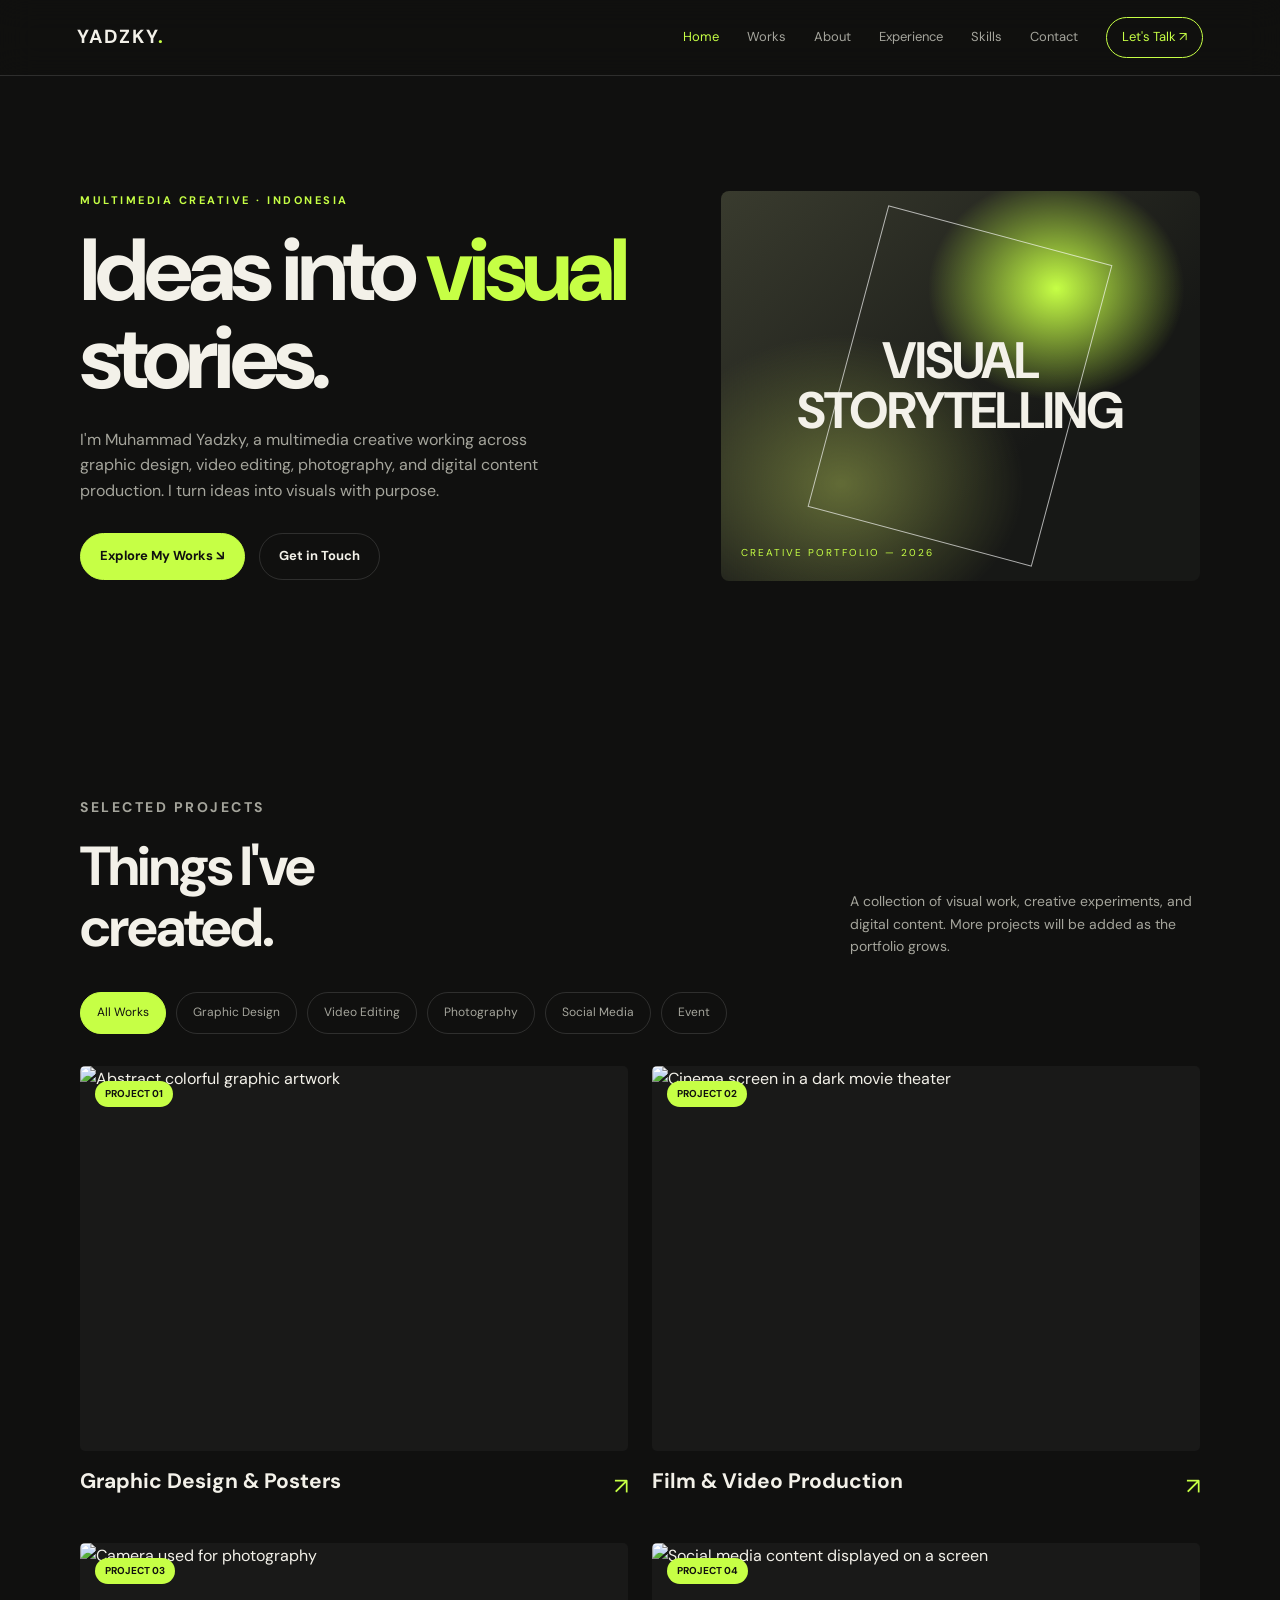
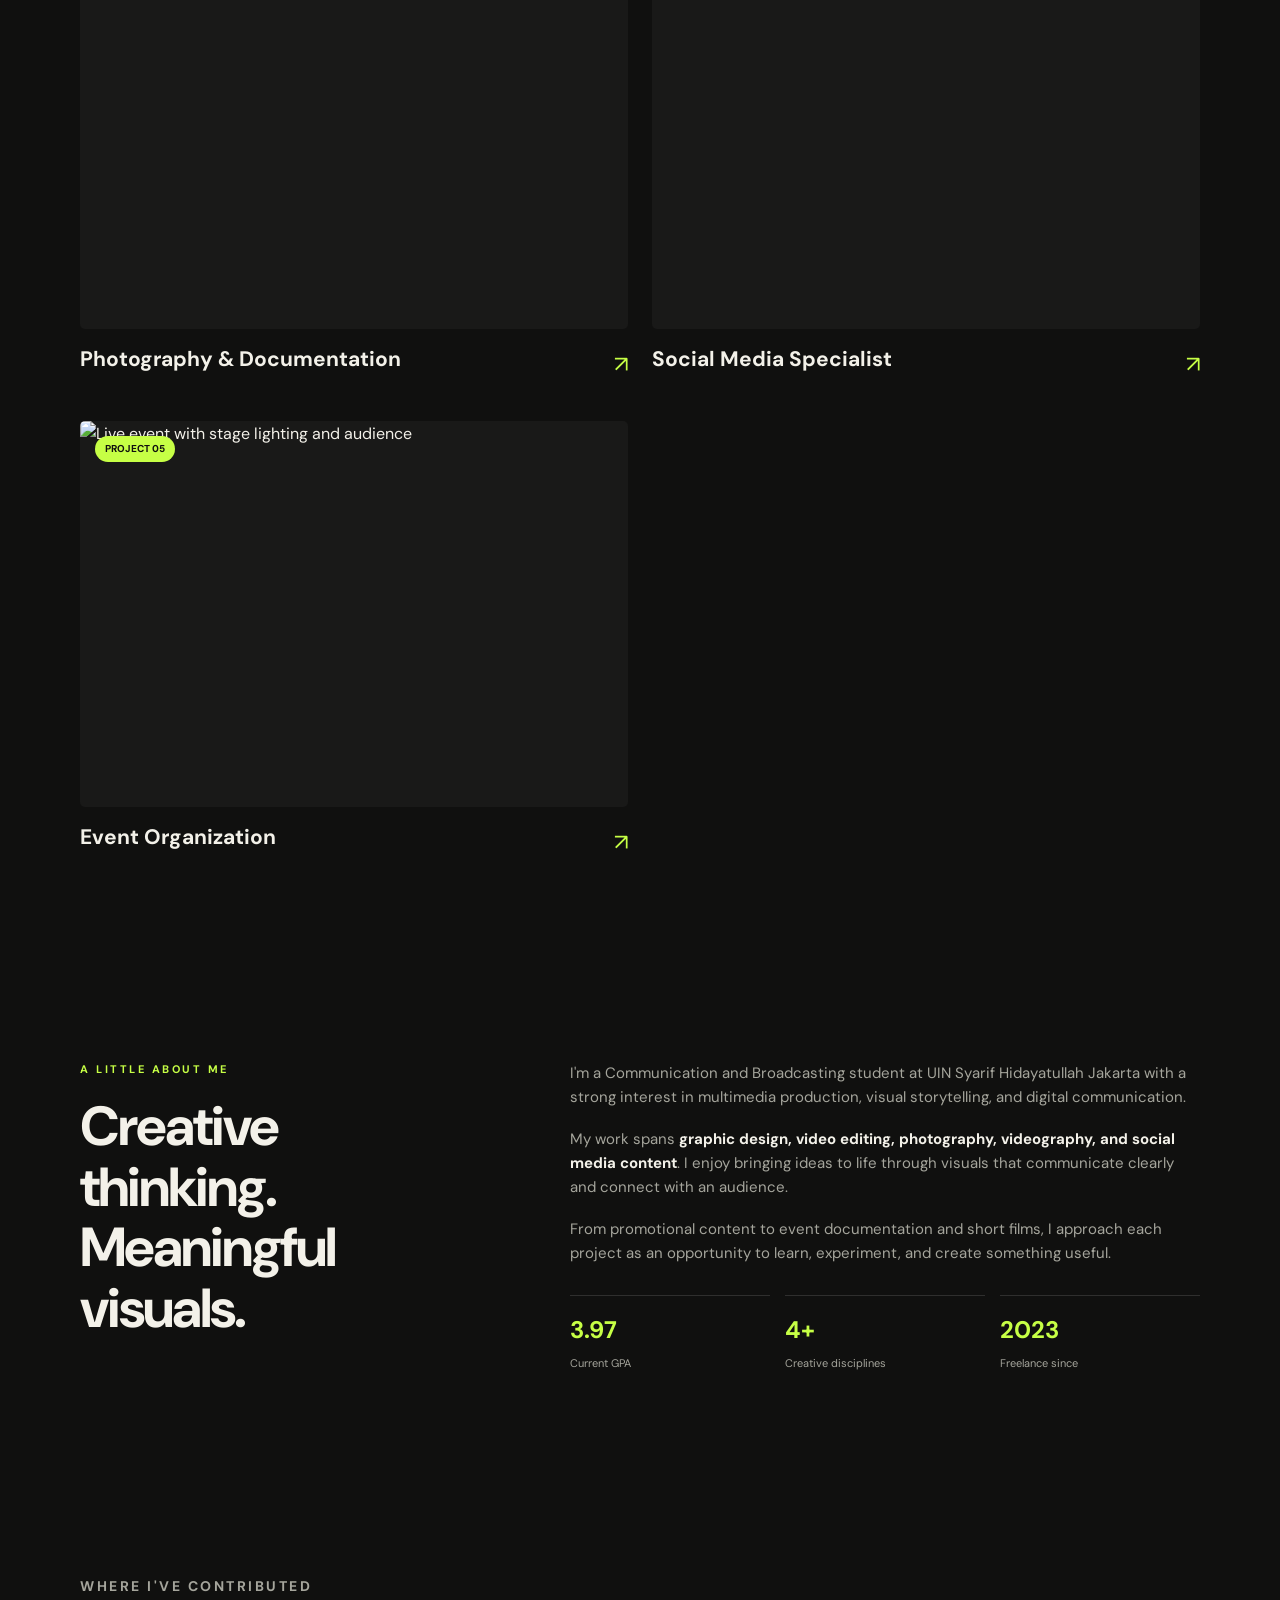
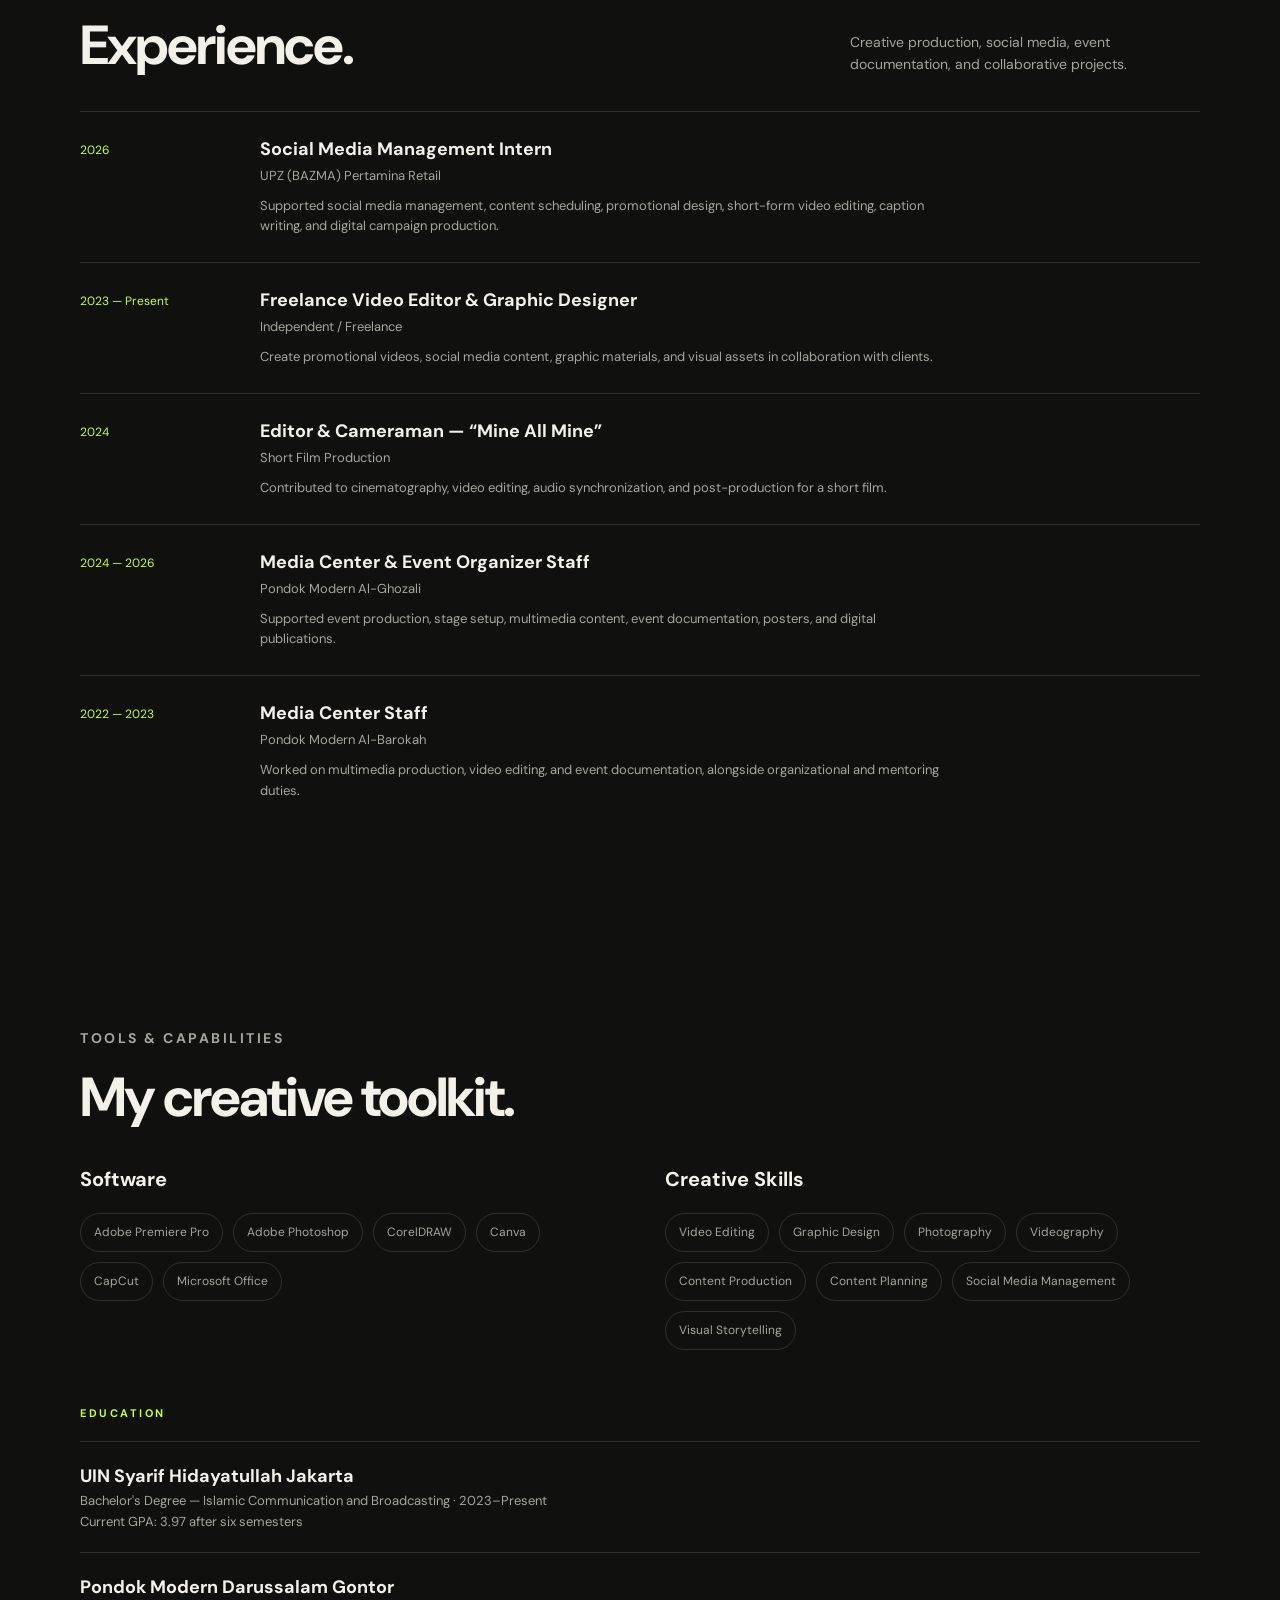
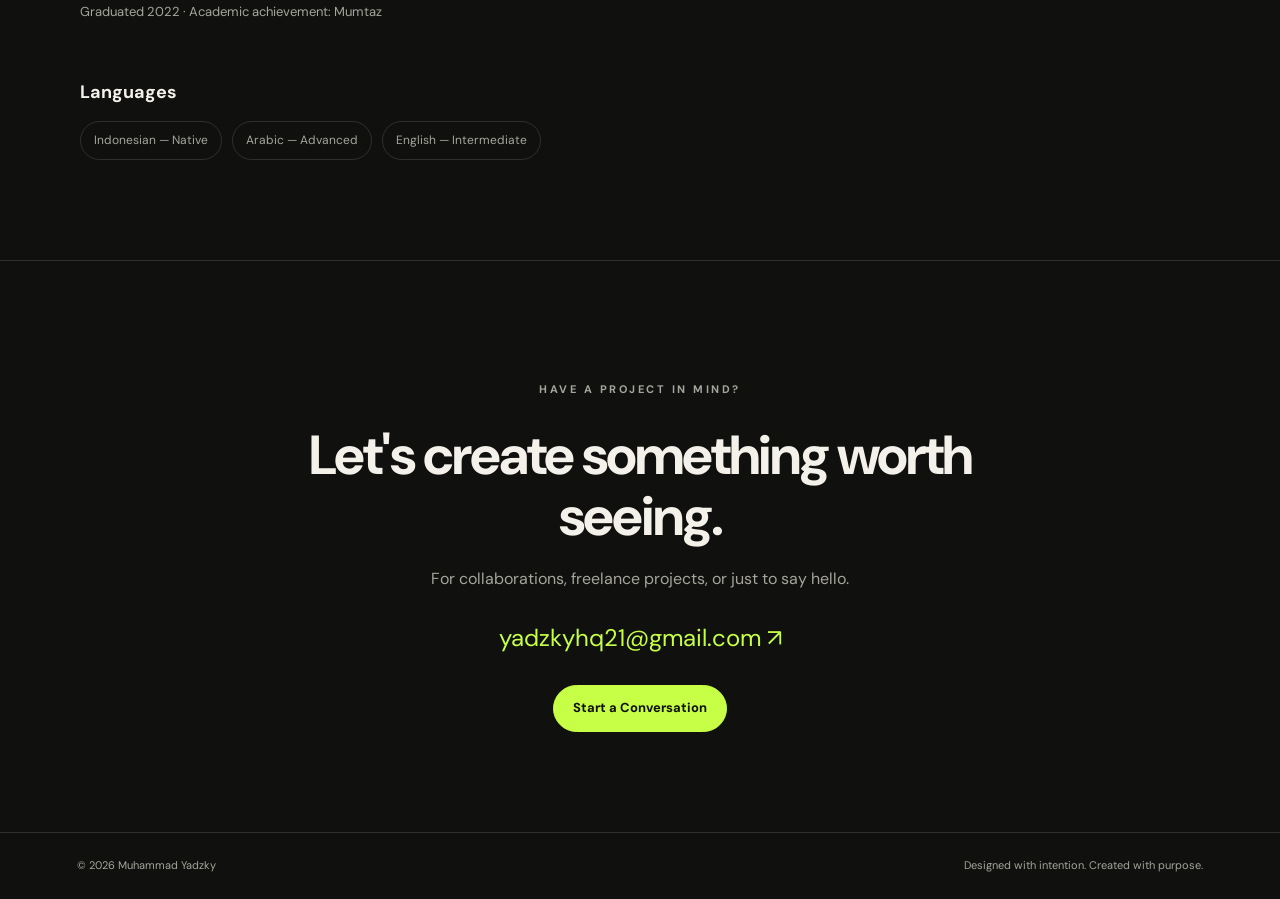
==== commit b791ca91: "Update index.html" ====
--- a/index.html
+++ b/index.html
@@ -1,1977 +1,989 @@
-<!DOCTYPE html>
-
-<html lang="en">
-
-<head>
-
-  <meta charset="UTF-8">
-
-  <meta name="viewport" content="width=device-width, initial-scale=1.0">
-
-  <meta name="description" content="Portfolio of Muhammad Yadzky — graphic design, video editing, photography and digital content creation.">
-
-  <title>Muhammad Yadzky — Creative Portfolio</title>
-
-
-
-  <link rel="preconnect" href="https://fonts.googleapis.com">
-
-  <link rel="preconnect" href="https://fonts.gstatic.com" crossorigin>
-
-  <link href="https://fonts.googleapis.com/css2?family=DM+Sans:wght@400;500;600;700&display=swap" rel="stylesheet">
-
-
-
-  <style>
-
-    :root {
-
-      --bg: #10100f;
-
-      --surface: #191918;
-
-      --text: #f3f1e9;
-
-      --muted: #a5a59c;
-
-      --accent: #c6ff45;
-
-      --border: rgba(255,255,255,.13);
-
-    }
-
-
-
-    \* { box-sizing: border-box; margin: 0; padding: 0; }
-
-
-
-    html {
-
-      scroll-behavior: smooth;
-
-      scroll-padding-top: 90px;
-
-    }
-
-
-
-    body {
-
-      background: var(--bg);
-
-      color: var(--text);
-
-      font-family: "DM Sans", sans-serif;
-
-      line-height: 1.6;
-
-    }
-
-
-
-    a { color: inherit; text-decoration: none; }
-
-    button { font: inherit; }
-
-    img { width: 100%; display: block; }
-
-
-
-    .container {
-
-      width: min(1120px, 88%);
-
-      margin-inline: auto;
-
-    }
-
-
-
-    .navbar {
-
-      min-height: 76px;
-
-      display: flex;
-
-      align-items: center;
-
-      justify-content: space-between;
-
-      gap: 24px;
-
-      border-bottom: 1px solid var(--border);
-
-      position: sticky;
-
-      top: 0;
-
-      z-index: 100;
-
-      background: rgba(16,16,15,.94);
-
-      backdrop-filter: blur(16px);
-
-      padding: 0 6%;
-
-    }
-
-
-
-    .logo {
-
-      font-size: 19px;
-
-      font-weight: 700;
-
-      letter-spacing: 2px;
-
-    }
-
-
-
-    .logo span { color: var(--accent); }
-
-
-
-    .nav-links {
-
-      display: flex;
-
-      align-items: center;
-
-      gap: 28px;
-
-    }
-
-
-
-    .nav-link {
-
-      color: var(--muted);
-
-      font-size: 13px;
-
-      transition: color .2s;
-
-    }
-
-
-
-    .nav-link:hover,
-
-    .nav-link.active { color: var(--accent); }
-
-
-
-    .nav-email {
-
-      border: 1px solid var(--accent);
-
-      border-radius: 99px;
-
-      padding: 9px 15px;
-
-      color: var(--accent);
-
-    }
-
-
-
-    .menu-toggle {
-
-      display: none;
-
-      background: transparent;
-
-      color: var(--text);
-
-      border: 0;
-
-      font-size: 25px;
-
-      cursor: pointer;
-
-    }
-
-
-
-    section { padding: 100px 0; }
-
-
-
-    .eyebrow {
-
-      color: var(--accent);
-
-      text-transform: uppercase;
-
-      letter-spacing: 2.5px;
-
-      font-size: 11px;
-
-      font-weight: 700;
-
-      margin-bottom: 18px;
-
-    }
-
-
-
-    .hero {
-
-      min-height: 620px;
-
-      display: grid;
-
-      grid-template-columns: 1.1fr .9fr;
-
-      gap: 55px;
-
-      align-items: center;
-
-      padding-top: 90px;
-
-      padding-bottom: 90px;
-
-    }
-
-
-
-    .hero h1 {
-
-      font-size: clamp(48px, 7vw, 88px);
-
-      letter-spacing: -5px;
-
-      line-height: .99;
-
-      max-width: 720px;
-
-    }
-
-
-
-    .hero h1 span { color: var(--accent); }
-
-
-
-    .hero-description {
-
-      max-width: 480px;
-
-      margin-top: 25px;
-
-      color: var(--muted);
-
-      font-size: 16px;
-
-    }
-
-
-
-    .hero-actions {
-
-      display: flex;
-
-      flex-wrap: wrap;
-
-      gap: 14px;
-
-      margin-top: 30px;
-
-    }
-
-
-
-    .button {
-
-      display: inline-flex;
-
-      align-items: center;
-
-      justify-content: center;
-
-      border: 1px solid var(--accent);
-
-      padding: 12px 19px;
-
-      border-radius: 99px;
-
-      color: var(--bg);
-
-      background: var(--accent);
-
-      font-size: 13px;
-
-      font-weight: 700;
-
-      transition: transform .2s, background .2s;
-
-    }
-
-
-
-    .button:hover { transform: translateY(-3px); }
-
-
-
-    .button.secondary {
-
-      background: transparent;
-
-      color: var(--text);
-
-      border-color: var(--border);
-
-    }
-
-
-
-    .hero-art {
-
-      min-height: 390px;
-
-      border-radius: 8px;
-
-      overflow: hidden;
-
-      position: relative;
-
-      background:
-
-        radial-gradient(ellipse at 70% 25%, #c6ff45 0%, transparent 27%),
-
-        radial-gradient(ellipse at 25% 75%, #626b36 0%, transparent 36%),
-
-        linear-gradient(140deg, #393b2e, #171816 65%);
-
-      display: flex;
-
-      align-items: center;
-
-      justify-content: center;
-
-    }
-
-
-
-    .hero-art::before {
-
-      content: "";
-
-      width: 230px;
-
-      height: 310px;
-
-      border: 1px solid rgba(255,255,255,.65);
-
-      transform: rotate(15deg);
-
-      position: absolute;
-
-    }
-
-
-
-    .hero-art::after {
-
-      content: "VISUAL\A STORYTELLING";
-
-      white-space: pre;
-
-      position: absolute;
-
-      font-size: clamp(32px, 4vw, 53px);
-
-      font-weight: 700;
-
-      letter-spacing: -2px;
-
-      line-height: .98;
-
-      text-align: center;
-
-    }
-
-
-
-    .hero-art-label {
-
-      position: absolute;
-
-      bottom: 20px;
-
-      left: 20px;
-
-      font-size: 10px;
-
-      letter-spacing: 2px;
-
-      color: var(--accent);
-
-    }
-
-
-
-    .section-heading {
-
-      display: flex;
-
-      justify-content: space-between;
-
-      align-items: end;
-
-      gap: 24px;
-
-      margin-bottom: 35px;
-
-    }
-
-
-
-    .section-heading h2,
-
-    .about h2,
-
-    .contact h2 {
-
-      font-size: clamp(34px, 5vw, 55px);
-
-      line-height: 1.1;
-
-      letter-spacing: -2px;
-
-    }
-
-
-
-    .section-heading p {
-
-      max-width: 350px;
-
-      color: var(--muted);
-
-      font-size: 14px;
-
-    }
-
-
-
-    .work-filters {
-
-      display: flex;
-
-      flex-wrap: wrap;
-
-      gap: 10px;
-
-      margin: 0 0 32px;
-
-    }
-
-
-
-    .work-filter {
-
-      padding: 10px 16px;
-
-      border: 1px solid var(--border);
-
-      border-radius: 99px;
-
-      background: transparent;
-
-      color: var(--muted);
-
-      font-size: 12px;
-
-      cursor: pointer;
-
-      transition: .2s;
-
-    }
-
-
-
-    .work-filter:hover,
-
-    .work-filter.active {
-
-      background: var(--accent);
-
-      border-color: var(--accent);
-
-      color: var(--bg);
-
-    }
-
-
-
-    .project-grid {
-
-      display: grid;
-
-      grid-template-columns: repeat(2, minmax(0, 1fr));
-
-      gap: 38px 24px;
-
-    }
-
-
-
-    .project-card {
-
-      display: block;
-
-      min-width: 0;
-
-    }
-
-
-
-    .project-card.is-filtered-out { display: none; }
-
-
-
-    .project-image {
-
-      aspect-ratio: 1.42;
-
-      overflow: hidden;
-
-      background: var(--surface);
-
-      border-radius: 5px;
-
-      position: relative;
-
-    }
-
-
-
-    .project-image img {
-
-      height: 100%;
-
-      object-fit: cover;
-
-      transition: transform .5s;
-
-    }
-
-
-
-    .project-card:hover .project-image img { transform: scale(1.045); }
-
-
-
-    .project-number {
-
-      position: absolute;
-
-      top: 15px;
-
-      left: 15px;
-
-      background: var(--accent);
-
-      color: var(--bg);
-
-      border-radius: 99px;
-
-      padding: 5px 10px;
-
-      font-size: 10px;
-
-      font-weight: 700;
-
-    }
-
-
-
-    .project-info {
-
-      display: flex;
-
-      justify-content: space-between;
-
-      align-items: start;
-
-      gap: 14px;
-
-      padding-top: 17px;
-
-    }
-
-
-
-    .project-info h3 {
-
-      font-size: 21px;
-
-      line-height: 1.3;
-
-    }
-
-
-
-    .project-info p {
-
-      color: var(--muted);
-
-      font-size: 12px;
-
-      margin-top: 5px;
-
-    }
-
-
-
-    .project-arrow {
-
-      color: var(--accent);
-
-      font-size: 23px;
-
-      transition: transform .2s;
-
-    }
-
-
-
-    .project-card:hover .project-arrow { transform: translate(3px, -3px); }
-
-
-
-    .about-grid {
-
-      display: grid;
-
-      grid-template-columns: .8fr 1.2fr;
-
-      gap: 70px;
-
-    }
-
-
-
-    .about h2 { max-width: 400px; }
-
-
-
-    .about-copy p {
-
-      color: var(--muted);
-
-      margin-bottom: 18px;
-
-      font-size: 15px;
-
-    }
-
-
-
-    .about-copy strong { color: var(--text); }
-
-
-
-    .stat-row {
-
-      display: grid;
-
-      grid-template-columns: repeat(3, 1fr);
-
-      gap: 15px;
-
-      margin-top: 30px;
-
-    }
-
-
-
-    .stat {
-
-      border-top: 1px solid var(--border);
-
-      padding-top: 15px;
-
-    }
-
-
-
-    .stat strong {
-
-      display: block;
-
-      color: var(--accent);
-
-      font-size: 24px;
-
-    }
-
-
-
-    .stat span {
-
-      font-size: 11px;
-
-      color: var(--muted);
-
-    }
-
-
-
-    .experience-list { margin-top: 35px; }
-
-
-
-    .experience-item {
-
-      display: grid;
-
-      grid-template-columns: 155px 1fr;
-
-      gap: 25px;
-
-      padding: 25px 0;
-
-      border-top: 1px solid var(--border);
-
-    }
-
-
-
-    .experience-date {
-
-      color: var(--accent);
-
-      font-size: 12px;
-
-      padding-top: 4px;
-
-    }
-
-
-
-    .experience-item h3 {
-
-      font-size: 18px;
-
-      line-height: 1.4;
-
-    }
-
-
-
-    .experience-place {
-
-      color: var(--muted);
-
-      font-size: 13px;
-
-      margin: 4px 0 9px;
-
-    }
-
-
-
-    .experience-item p:last-child {
-
-      color: var(--muted);
-
-      font-size: 13px;
-
-      max-width: 680px;
-
-    }
-
-
-
-    .skills-layout {
-
-      display: grid;
-
-      grid-template-columns: 1fr 1fr;
-
-      gap: 50px;
-
-    }
-
-
-
-    .skills-layout h3 {
-
-      font-size: 20px;
-
-      margin-bottom: 18px;
-
-    }
-
-
-
-    .skill-tags {
-
-      display: flex;
-
-      flex-wrap: wrap;
-
-      gap: 10px;
-
-    }
-
-
-
-    .skill-tag {
-
-      border: 1px solid var(--border);
-
-      border-radius: 99px;
-
-      padding: 9px 13px;
-
-      color: var(--muted);
-
-      font-size: 12px;
-
-    }
-
-
-
-    .education-item {
-
-      padding: 20px 0;
-
-      border-top: 1px solid var(--border);
-
-    }
-
-
-
-    .education-item h3 { font-size: 18px; }
-
-    .education-item p { color: var(--muted); font-size: 13px; }
-
-
-
-    .contact {
-
-      border-top: 1px solid var(--border);
-
-      text-align: center;
-
-    }
-
-
-
-    .contact h2 {
-
-      max-width: 750px;
-
-      margin: 0 auto;
-
-    }
-
-
-
-    .contact > .container > p {
-
-      color: var(--muted);
-
-      margin: 20px auto 27px;
-
-    }
-
-
-
-    .contact-email {
-
-      color: var(--accent);
-
-      font-size: clamp(17px, 3vw, 24px);
-
-      overflow-wrap: anywhere;
-
-    }
-
-
-
-    footer {
-
-      border-top: 1px solid var(--border);
-
-      padding: 24px 6%;
-
-      display: flex;
-
-      justify-content: space-between;
-
-      gap: 18px;
-
-      color: var(--muted);
-
-      font-size: 11px;
-
-    }
-
-
-
-    .reveal {
-
-      opacity: 0;
-
-      transform: translateY(18px);
-
-      transition: opacity .55s ease, transform .55s ease;
-
-    }
-
-
-
-    .reveal.is-visible {
-
-      opacity: 1;
-
-      transform: translateY(0);
-
-    }
-
-
-
-    @media (prefers-reduced-motion: reduce) {
-
-      html { scroll-behavior: auto; }
-
-      \*, \*::before, \*::after {
-
-        animation-duration: .01ms !important;
-
-        transition-duration: .01ms !important;
-
-      }
-
-      .reveal { opacity: 1; transform: none; }
-
-    }
-
-
-
-    @media (max-width: 850px) {
-
-      .navbar { min-height: 70px; }
-
-      .menu-toggle { display: block; }
-
-
-
-      .nav-links {
-
-        display: none;
-
-        position: absolute;
-
-        top: 69px;
-
-        left: 0;
-
-        right: 0;
-
-        padding: 25px 6% 30px;
-
-        background: var(--bg);
-
-        border-bottom: 1px solid var(--border);
-
-        flex-direction: column;
-
-        align-items: stretch;
-
-        gap: 20px;
-
-      }
-
-
-
-      .nav-links.open { display: flex; }
-
-      .nav-email { text-align: center; }
-
-
-
-      .hero {
-
-        grid-template-columns: 1fr;
-
-        gap: 38px;
-
-        padding-top: 75px;
-
-      }
-
-
-
-      .hero-art { min-height: 330px; }
-
-      .about-grid { grid-template-columns: 1fr; gap: 30px; }
-
-      .skills-layout { gap: 30px; }
-
-    }
-
-
-
-    @media (max-width: 600px) {
-
-      section { padding: 70px 0; }
-
-      .container { width: 88%; }
-
-      .hero h1 { letter-spacing: -3px; }
-
-      .hero-art { min-height: 280px; }
-
-
-
-      .section-heading {
-
-        align-items: start;
-
-        flex-direction: column;
-
-      }
-
-
-
-      .project-grid { grid-template-columns: 1fr; gap: 30px; }
-
-      .project-info h3 { font-size: 19px; }
-
-      .work-filters { gap: 8px; }
-
-      .work-filter { padding: 9px 12px; font-size: 11px; }
-
-      .experience-item { grid-template-columns: 1fr; gap: 8px; }
-
-      .skills-layout { grid-template-columns: 1fr; }
-
-      .stat-row { gap: 10px; }
-
-      .stat strong { font-size: 21px; }
-
-
-
-      footer {
-
-        flex-direction: column;
-
-        text-align: center;
-
-      }
-
-    }
-
-  </style>
-
-</head>
-
-
-
-<body>
-
-  <header class="navbar">
-
-    <a class="logo" href="#home">YADZKY<span>.</span></a>
-
-
-
-    <button
-
-      class="menu-toggle"
-
-      type="button"
-
-      aria-label="Open navigation menu"
-
-      aria-expanded="false"
-
-    >☰</button>
-
-
-
-    <nav class="nav-links" aria-label="Main navigation">
-
-      <a class="nav-link active" href="#home">Home</a>
-
-      <a class="nav-link" href="#works">Works</a>
-
-      <a class="nav-link" href="#about">About</a>
-
-      <a class="nav-link" href="#experience">Experience</a>
-
-      <a class="nav-link" href="#skills">Skills</a>
-
-      <a class="nav-link" href="#contact">Contact</a>
-
-      <a class="nav-link nav-email" href="mailto:yadzkyhq21@gmail.com">Let's Talk ↗</a>
-
-    </nav>
-
-  </header>
-
-
-
-  <main>
-
-    <section class="hero container" id="home">
-
-      <div>
-
-        <p class="eyebrow">Multimedia Creative · Indonesia</p>
-
-        <h1>Ideas into <span>visual</span> stories.</h1>
-
-        <p class="hero-description">
-
-          I'm Muhammad Yadzky, a multimedia creative working across graphic
-
-          design, video editing, photography, and digital content production.
-
-          I turn ideas into visuals with purpose.
-
-        </p>
-
-
-
-        <div class="hero-actions">
-
-          <a class="button" href="#works">Explore My Works ↘</a>
-
-          <a class="button secondary" href="#contact">Get in Touch</a>
-
-        </div>
-
-      </div>
-
-
-
-      <div class="hero-art" aria-label="Abstract visual storytelling artwork">
-
-        <span class="hero-art-label">CREATIVE PORTFOLIO — 2026</span>
-
-      </div>
-
-    </section>
-
-
-
-    <section id="works">
-
-      <div class="container">
-
-        <div class="section-heading">
-
-          <div>
-
-            <p class="eyebrow">Selected Projects</p>
-
-            <h2>Things I've<br>created.</h2>
-
-          </div>
-
-          <p>
-
-            A collection of visual work, creative experiments, and digital
-
-            content. More projects will be added as the portfolio grows.
-
-          </p>
-
-        </div>
-
-
-
-        <div class="work-filters" aria-label="Filter portfolio projects">
-
-          <button class="work-filter active" type="button" data-work-filter="all" aria-pressed="true">All Works</button>
-
-          <button class="work-filter" type="button" data-work-filter="design" aria-pressed="false">Graphic Design</button>
-
-          <button class="work-filter" type="button" data-work-filter="video" aria-pressed="false">Video Editing</button>
-
-          <button class="work-filter" type="button" data-work-filter="photo" aria-pressed="false">Photography</button>
-
-          <button class="work-filter" type="button" data-work-filter="social" aria-pressed="false">Social Media</button>
-
-          <button class="work-filter" type="button" data-work-filter="event" aria-pressed="false">Event</button>
-
-        </div>
-
-
-
-        <div class="project-grid">
-
-          <a href="project-01.html" class="project-card" data-category="design">
-
-            <div class="project-image">
-
-              <img
-
-                src="assets/project-01.jpg"
-
-                alt="Abstract colorful graphic artwork"
-
-                loading="lazy"
-
-              >
-
-              <span class="project-number">PROJECT 01</span>
-
-            </div>
-
-            <div class="project-info">
-
-              <div>
-
-                <h3>Graphic Design & Posters</h3>
-
-              </div>
-
-              <span class="project-arrow">↗</span>
-
-            </div>
-
-          </a>
-
-
-
-          <a href="project-02.html" class="project-card" data-category="video">
-
-            <div class="project-image">
-
-              <img
-
-                src="assets/project-02.jpg"
-
-                alt="Cinema screen in a dark movie theater"
-
-                loading="lazy"
-
-              >
-
-              <span class="project-number">PROJECT 02</span>
-
-            </div>
-
-            <div class="project-info">
-
-              <div>
-
-                <h3>Film & Video Production</h3>
-
-              </div>
-
-              <span class="project-arrow">↗</span>
-
-            </div>
-
-          </a>
-
-
-
-          <a href="project-03.html" class="project-card" data-category="photo">
-
-            <div class="project-image">
-
-              <img
-
-                src="assets/project-03.jpg"
-
-                alt="Camera used for photography"
-
-                loading="lazy"
-
-              >
-
-              <span class="project-number">PROJECT 03</span>
-
-            </div>
-
-            <div class="project-info">
-
-              <div>
-
-                <h3>Photography & Documentation</h3>
-
-              </div>
-
-              <span class="project-arrow">↗</span>
-
-            </div>
-
-          </a>
-
-
-
-          <a href="project-04.html" class="project-card" data-category="social">
-
-            <div class="project-image">
-
-              <img
-
-                src="assets/project-04.jpg"
-
-                alt="Social media content displayed on a screen"
-
-                loading="lazy"
-
-              >
-
-              <span class="project-number">PROJECT 04</span>
-
-            </div>
-
-            <div class="project-info">
-
-              <div>
-
-                <h3>Social Media Specialist</h3>
-
-              </div>
-
-              <span class="project-arrow">↗</span>
-
-            </div>
-
-          </a>
-
-
-
-          <a href="project-05.html" class="project-card" data-category="event">
-
-            <div class="project-image">
-
-              <img
-
-                src="assets/project-05.jpg"
-
-                alt="Live event with stage lighting and audience"
-
-                loading="lazy"
-
-              >
-
-              <span class="project-number">PROJECT 05</span>
-
-            </div>
-
-            <div class="project-info">
-
-              <div>
-
-                <h3>Event Organization</h3>
-
-              </div>
-
-              <span class="project-arrow">↗</span>
-
-            </div>
-
-          </a>
-
-        </div>
-
-      </div>
-
-    </section>
-
-
-
-    <section id="about">
-
-      <div class="container about-grid about">
-
-        <div>
-
-          <p class="eyebrow">A Little About Me</p>
-
-          <h2>Creative thinking. Meaningful visuals.</h2>
-
-        </div>
-
-
-
-        <div class="about-copy">
-
-          <p>
-
-            I'm a Communication and Broadcasting student at UIN Syarif
-
-            Hidayatullah Jakarta with a strong interest in multimedia
-
-            production, visual storytelling, and digital communication.
-
-          </p>
-
-          <p>
-
-            My work spans <strong>graphic design, video editing,
-
-            photography, videography, and social media content</strong>.
-
-            I enjoy bringing ideas to life through visuals that communicate
-
-            clearly and connect with an audience.
-
-          </p>
-
-          <p>
-
-            From promotional content to event documentation and short films,
-
-            I approach each project as an opportunity to learn, experiment,
-
-            and create something useful.
-
-          </p>
-
-
-
-          <div class="stat-row">
-
-            <div class="stat">
-
-              <strong>3.97</strong>
-
-              <span>Current GPA</span>
-
-            </div>
-
-            <div class="stat">
-
-              <strong>4+</strong>
-
-              <span>Creative disciplines</span>
-
-            </div>
-
-            <div class="stat">
-
-              <strong>2023</strong>
-
-              <span>Freelance since</span>
-
-            </div>
-
-          </div>
-
-        </div>
-
-      </div>
-
-    </section>
-
-
-
-    <section id="experience">
-
-      <div class="container">
-
-        <div class="section-heading">
-
-          <div>
-
-            <p class="eyebrow">Where I've Contributed</p>
-
-            <h2>Experience.</h2>
-
-          </div>
-
-          <p>
-
-            Creative production, social media, event documentation, and
-
-            collaborative projects.
-
-          </p>
-
-        </div>
-
-
-
-        <div class="experience-list">
-
-          <article class="experience-item">
-
-            <div class="experience-date">2026</div>
-
-            <div>
-
-              <h3>Social Media Management Intern</h3>
-
-              <p class="experience-place">UPZ (BAZMA) Pertamina Retail</p>
-
-              <p>
-
-                Supported social media management, content scheduling,
-
-                promotional design, short-form video editing, caption writing,
-
-                and digital campaign production.
-
-              </p>
-
-            </div>
-
-          </article>
-
-
-
-          <article class="experience-item">
-
-            <div class="experience-date">2023 — Present</div>
-
-            <div>
-
-              <h3>Freelance Video Editor & Graphic Designer</h3>
-
-              <p class="experience-place">Independent / Freelance</p>
-
-              <p>
-
-                Create promotional videos, social media content, graphic
-
-                materials, and visual assets in collaboration with clients.
-
-              </p>
-
-            </div>
-
-          </article>
-
-
-
-          <article class="experience-item">
-
-            <div class="experience-date">2024</div>
-
-            <div>
-
-              <h3>Editor & Cameraman — “Mine All Mine”</h3>
-
-              <p class="experience-place">Short Film Production</p>
-
-              <p>
-
-                Contributed to cinematography, video editing, audio
-
-                synchronization, and post-production for a short film.
-
-              </p>
-
-            </div>
-
-          </article>
-
-
-
-          <article class="experience-item">
-
-            <div class="experience-date">2024 — 2026</div>
-
-            <div>
-
-              <h3>Media Center & Event Organizer Staff</h3>
-
-              <p class="experience-place">Pondok Modern Al-Ghozali</p>
-
-              <p>
-
-                Supported event production, stage setup, multimedia content,
-
-                event documentation, posters, and digital publications.
-
-              </p>
-
-            </div>
-
-          </article>
-
-
-
-          <article class="experience-item">
-
-            <div class="experience-date">2022 — 2023</div>
-
-            <div>
-
-              <h3>Media Center Staff</h3>
-
-              <p class="experience-place">Pondok Modern Al-Barokah</p>
-
-              <p>
-
-                Worked on multimedia production, video editing, and event
-
-                documentation, alongside organizational and mentoring duties.
-
-              </p>
-
-            </div>
-
-          </article>
-
-        </div>
-
-      </div>
-
-    </section>
-
-
-
-    <section id="skills">
-
-      <div class="container">
-
-        <div class="section-heading">
-
-          <div>
-
-            <p class="eyebrow">Tools & Capabilities</p>
-
-            <h2>My creative toolkit.</h2>
-
-          </div>
-
-        </div>
-
-
-
-        <div class="skills-layout">
-
-          <div class="skills-block">
-
-            <h3>Software</h3>
-
-            <div class="skill-tags">
-
-              <span class="skill-tag">Adobe Premiere Pro</span>
-
-              <span class="skill-tag">Adobe Photoshop</span>
-
-              <span class="skill-tag">CorelDRAW</span>
-
-              <span class="skill-tag">Canva</span>
-
-              <span class="skill-tag">CapCut</span>
-
-              <span class="skill-tag">Microsoft Office</span>
-
-            </div>
-
-          </div>
-
-
-
-          <div class="skills-block">
-
-            <h3>Creative Skills</h3>
-
-            <div class="skill-tags">
-
-              <span class="skill-tag">Video Editing</span>
-
-              <span class="skill-tag">Graphic Design</span>
-
-              <span class="skill-tag">Photography</span>
-
-              <span class="skill-tag">Videography</span>
-
-              <span class="skill-tag">Content Production</span>
-
-              <span class="skill-tag">Content Planning</span>
-
-              <span class="skill-tag">Social Media Management</span>
-
-              <span class="skill-tag">Visual Storytelling</span>
-
-            </div>
-
-          </div>
-
-        </div>
-
-
-
-        <div style="margin-top: 55px;">
-
-          <p class="eyebrow">Education</p>
-
-
-
-          <div class="education-item">
-
-            <h3>UIN Syarif Hidayatullah Jakarta</h3>
-
-            <p>
-
-              Bachelor's Degree — Islamic Communication and Broadcasting
-
-              · 2023–Present
-
-            </p>
-
-            <p>Current GPA: 3.97 after six semesters</p>
-
-          </div>
-
-
-
-          <div class="education-item">
-
-            <h3>Pondok Modern Darussalam Gontor</h3>
-
-            <p>Graduated 2022 · Academic achievement: Mumtaz</p>
-
-          </div>
-
-        </div>
-
-
-
-        <div style="margin-top: 35px;">
-
-          <h3 style="font-size: 18px; margin-bottom: 14px;">Languages</h3>
-
-          <div class="skill-tags">
-
-            <span class="skill-tag">Indonesian — Native</span>
-
-            <span class="skill-tag">Arabic — Advanced</span>
-
-            <span class="skill-tag">English — Intermediate</span>
-
-          </div>
-
-        </div>
-
-      </div>
-
-    </section>
-
-
-
-    <section id="contact" class="contact">
-
-      <div class="container">
-
-        <p class="eyebrow">Have a Project in Mind?</p>
-
-        <h2>Let's create something worth seeing.</h2>
-
-        <p>For collaborations, freelance projects, or just to say hello.</p>
-
-        <a class="contact-email" href="mailto:yadzkyhq21@gmail.com">
-
-          yadzkyhq21@gmail.com ↗
-
-        </a>
-
-        <div style="margin-top: 28px;">
-
-          <a class="button" href="mailto:yadzkyhq21@gmail.com">Start a Conversation</a>
-
-        </div>
-
-      </div>
-
-    </section>
-
-  </main>
-
-
-
-  <footer>
-
-    <span>© 2026 Muhammad Yadzky</span>
-
-    <span>Designed with intention. Created with purpose.</span>
-
-  </footer>
-
-
-
-  <script>
-
-    // Mobile navigation
-
-    const menuToggle = document.querySelector('.menu-toggle');
-
-    const navLinks = document.querySelector('.nav-links');
-
-    const navItems = document.querySelectorAll('.nav-link');
-
-
-
-    if (menuToggle && navLinks) {
-
-      menuToggle.addEventListener('click', () => {
-
-        const isOpen = navLinks.classList.toggle('open');
-
-        menuToggle.setAttribute('aria-expanded', String(isOpen));
-
-        menuToggle.textContent = isOpen ? '✕' : '☰';
-
-      });
-
-
-
-      navLinks.querySelectorAll('a').forEach((link) => {
-
-        link.addEventListener('click', () => {
-
-          navLinks.classList.remove('open');
-
-          menuToggle.setAttribute('aria-expanded', 'false');
-
-          menuToggle.textContent = '☰';
-
-        });
-
-      });
-
-    }
-
-
-
-    // Highlight the navigation link for the current section
-
-    const pageSections = document.querySelectorAll('main section[id]');
-
-
-
-    if ('IntersectionObserver' in window && pageSections.length) {
-
-      const sectionObserver = new IntersectionObserver((entries) => {
-
-        entries.forEach((entry) => {
-
-          if (entry.isIntersecting) {
-
-            navItems.forEach((link) => {
-
-              link.classList.toggle(
-
-                'active',
-
-                link.getAttribute('href') === '#' + entry.target.id
-
-              );
-
-            });
-
-          }
-
-        });
-
-      }, { rootMargin: '-25% 0px -60% 0px' });
-
-
-
-      pageSections.forEach((section) => sectionObserver.observe(section));
-
-    }
-
-
-
-    // Filter portfolio projects
-
-    const workFilterButtons = document.querySelectorAll('[data-work-filter]');
-
-    const workFilterCards = document.querySelectorAll('.project-card[data-category]');
-
-
-
-    workFilterButtons.forEach((button) => {
-
-      button.addEventListener('click', () => {
-
-        const selectedCategory = button.dataset.workFilter;
-
-
-
-        workFilterButtons.forEach((filterButton) => {
-
-          const isActive = filterButton === button;
-
-          filterButton.classList.toggle('active', isActive);
-
-          filterButton.setAttribute('aria-pressed', String(isActive));
-
-        });
-
-
-
-        workFilterCards.forEach((card) => {
-
-          const matches =
-
-            selectedCategory === 'all' ||
-
-            card.dataset.category === selectedCategory;
-
-
-
-          card.classList.toggle('is-filtered-out', !matches);
-
-        });
-
-      });
-
-    });
-
-
-
-    // Scroll reveal animations
-
-    const revealElements = document.querySelectorAll(
-
-      '.section-heading, .project-card, .about, .experience-item, .skills-block, .contact'
-
-    );
-
-
-
-    if ('IntersectionObserver' in window && !window\.matchMedia('(prefers-reduced-motion: reduce)').matches) {
-
-      revealElements.forEach((element) => element.classList.add('reveal'));
-
-
-
-      const revealObserver = new IntersectionObserver((entries, observer) => {
-
-        entries.forEach((entry) => {
-
-          if (entry.isIntersecting) {
-
-            entry.target.classList.add('is-visible');
-
-            observer.unobserve(entry.target);
-
-          }
-
-        });
-
-      }, { threshold: 0.12 });
-
-
-
-      revealElements.forEach((element) => revealObserver.observe(element));
-
-    }
-
-  </script>
-
-</body>
-
-</html>
+  <!DOCTYPE html>
+  <html lang="en">
+  <head>
+    <meta charset="UTF-8">
+    <meta name="viewport" content="width=device-width, initial-scale=1.0">
+    <meta name="description" content="Portfolio of Muhammad Yadzky — graphic design, video editing, photography and digital content creation.">
+    <title>Muhammad Yadzky — Creative Portfolio</title>
+
+    <link rel="preconnect" href="https://fonts.googleapis.com">
+    <link rel="preconnect" href="https://fonts.gstatic.com" crossorigin>
+    <link href="https://fonts.googleapis.com/css2?family=DM+Sans:wght@400;500;600;700&display=swap" rel="stylesheet">
+
+    <style>
+      :root {
+        --bg: #10100f;
+        --surface: #191918;
+        --text: #f3f1e9;
+        --muted: #a5a59c;
+        --accent: #c6ff45;
+        --border: rgba(255,255,255,.13);
+      }
+
+      * { box-sizing: border-box; margin: 0; padding: 0; }
+
+      html {
+        scroll-behavior: smooth;
+        scroll-padding-top: 90px;
+      }
+
+      body {
+        background: var(--bg);
+        color: var(--text);
+        font-family: "DM Sans", sans-serif;
+        line-height: 1.6;
+      }
+
+      a { color: inherit; text-decoration: none; }
+      button { font: inherit; }
+      img { width: 100%; display: block; }
+
+      .container {
+        width: min(1120px, 88%);
+        margin-inline: auto;
+      }
+
+      .navbar {
+        min-height: 76px;
+        display: flex;
+        align-items: center;
+        justify-content: space-between;
+        gap: 24px;
+        border-bottom: 1px solid var(--border);
+        position: sticky;
+        top: 0;
+        z-index: 100;
+        background: rgba(16,16,15,.94);
+        backdrop-filter: blur(16px);
+        padding: 0 6%;
+      }
+
+      .logo {
+        font-size: 19px;
+        font-weight: 700;
+        letter-spacing: 2px;
+      }
+
+      .logo span { color: var(--accent); }
+
+      .nav-links {
+        display: flex;
+        align-items: center;
+        gap: 28px;
+      }
+
+      .nav-link {
+        color: var(--muted);
+        font-size: 13px;
+        transition: color .2s;
+      }
+
+      .nav-link:hover,
+      .nav-link.active { color: var(--accent); }
+
+      .nav-email {
+        border: 1px solid var(--accent);
+        border-radius: 99px;
+        padding: 9px 15px;
+        color: var(--accent);
+      }
+
+      .menu-toggle {
+        display: none;
+        background: transparent;
+        color: var(--text);
+        border: 0;
+        font-size: 25px;
+        cursor: pointer;
+      }
+
+      section { padding: 100px 0; }
+
+      .eyebrow {
+        color: var(--accent);
+        text-transform: uppercase;
+        letter-spacing: 2.5px;
+        font-size: 11px;
+        font-weight: 700;
+        margin-bottom: 18px;
+      }
+
+      .hero {
+        min-height: 620px;
+        display: grid;
+        grid-template-columns: 1.1fr .9fr;
+        gap: 55px;
+        align-items: center;
+        padding-top: 90px;
+        padding-bottom: 90px;
+      }
+
+      .hero h1 {
+        font-size: clamp(48px, 7vw, 88px);
+        letter-spacing: -5px;
+        line-height: .99;
+        max-width: 720px;
+      }
+
+      .hero h1 span { color: var(--accent); }
+
+      .hero-description {
+        max-width: 480px;
+        margin-top: 25px;
+        color: var(--muted);
+        font-size: 16px;
+      }
+
+      .hero-actions {
+        display: flex;
+        flex-wrap: wrap;
+        gap: 14px;
+        margin-top: 30px;
+      }
+
+      .button {
+        display: inline-flex;
+        align-items: center;
+        justify-content: center;
+        border: 1px solid var(--accent);
+        padding: 12px 19px;
+        border-radius: 99px;
+        color: var(--bg);
+        background: var(--accent);
+        font-size: 13px;
+        font-weight: 700;
+        transition: transform .2s, background .2s;
+      }
+
+      .button:hover { transform: translateY(-3px); }
+
+      .button.secondary {
+        background: transparent;
+        color: var(--text);
+        border-color: var(--border);
+      }
+
+      .hero-art {
+        min-height: 390px;
+        border-radius: 8px;
+        overflow: hidden;
+        position: relative;
+        background:
+          radial-gradient(ellipse at 70% 25%, #c6ff45 0%, transparent 27%),
+          radial-gradient(ellipse at 25% 75%, #626b36 0%, transparent 36%),
+          linear-gradient(140deg, #393b2e, #171816 65%);
+        display: flex;
+        align-items: center;
+        justify-content: center;
+      }
+
+      .hero-art::before {
+        content: "";
+        width: 230px;
+        height: 310px;
+        border: 1px solid rgba(255,255,255,.65);
+        transform: rotate(15deg);
+        position: absolute;
+      }
+
+      .hero-art::after {
+        content: "VISUAL\A STORYTELLING";
+        white-space: pre;
+        position: absolute;
+        font-size: clamp(32px, 4vw, 53px);
+        font-weight: 700;
+        letter-spacing: -2px;
+        line-height: .98;
+        text-align: center;
+      }
+
+      .hero-art-label {
+        position: absolute;
+        bottom: 20px;
+        left: 20px;
+        font-size: 10px;
+        letter-spacing: 2px;
+        color: var(--accent);
+      }
+
+      .section-heading {
+        display: flex;
+        justify-content: space-between;
+        align-items: end;
+        gap: 24px;
+        margin-bottom: 35px;
+      }
+
+      .section-heading h2,
+      .about h2,
+      .contact h2 {
+        font-size: clamp(34px, 5vw, 55px);
+        line-height: 1.1;
+        letter-spacing: -2px;
+      }
+
+      .section-heading p {
+        max-width: 350px;
+        color: var(--muted);
+        font-size: 14px;
+      }
+
+      .work-filters {
+        display: flex;
+        flex-wrap: wrap;
+        gap: 10px;
+        margin: 0 0 32px;
+      }
+
+      .work-filter {
+        padding: 10px 16px;
+        border: 1px solid var(--border);
+        border-radius: 99px;
+        background: transparent;
+        color: var(--muted);
+        font-size: 12px;
+        cursor: pointer;
+        transition: .2s;
+      }
+
+      .work-filter:hover,
+      .work-filter.active {
+        background: var(--accent);
+        border-color: var(--accent);
+        color: var(--bg);
+      }
+
+      .project-grid {
+        display: grid;
+        grid-template-columns: repeat(2, minmax(0, 1fr));
+        gap: 38px 24px;
+      }
+
+      .project-card {
+        display: block;
+        min-width: 0;
+      }
+
+      .project-card.is-filtered-out { display: none; }
+
+      .project-image {
+        aspect-ratio: 1.42;
+        overflow: hidden;
+        background: var(--surface);
+        border-radius: 5px;
+        position: relative;
+      }
+
+      .project-image img {
+        height: 100%;
+        object-fit: cover;
+        transition: transform .5s;
+      }
+
+      .project-card:hover .project-image img { transform: scale(1.045); }
+
+      .project-number {
+        position: absolute;
+        top: 15px;
+        left: 15px;
+        background: var(--accent);
+        color: var(--bg);
+        border-radius: 99px;
+        padding: 5px 10px;
+        font-size: 10px;
+        font-weight: 700;
+      }
+
+      .project-info {
+        display: flex;
+        justify-content: space-between;
+        align-items: start;
+        gap: 14px;
+        padding-top: 17px;
+      }
+
+      .project-info h3 {
+        font-size: 21px;
+        line-height: 1.3;
+      }
+
+      .project-info p {
+        color: var(--muted);
+        font-size: 12px;
+        margin-top: 5px;
+      }
+
+      .project-arrow {
+        color: var(--accent);
+        font-size: 23px;
+        transition: transform .2s;
+      }
+
+      .project-card:hover .project-arrow { transform: translate(3px, -3px); }
+
+      .about-grid {
+        display: grid;
+        grid-template-columns: .8fr 1.2fr;
+        gap: 70px;
+      }
+
+      .about h2 { max-width: 400px; }
+
+      .about-copy p {
+        color: var(--muted);
+        margin-bottom: 18px;
+        font-size: 15px;
+      }
+
+      .about-copy strong { color: var(--text); }
+
+      .stat-row {
+        display: grid;
+        grid-template-columns: repeat(3, 1fr);
+        gap: 15px;
+        margin-top: 30px;
+      }
+
+      .stat {
+        border-top: 1px solid var(--border);
+        padding-top: 15px;
+      }
+
+      .stat strong {
+        display: block;
+        color: var(--accent);
+        font-size: 24px;
+      }
+
+      .stat span {
+        font-size: 11px;
+        color: var(--muted);
+      }
+
+      .experience-list { margin-top: 35px; }
+
+      .experience-item {
+        display: grid;
+        grid-template-columns: 155px 1fr;
+        gap: 25px;
+        padding: 25px 0;
+        border-top: 1px solid var(--border);
+      }
+
+      .experience-date {
+        color: var(--accent);
+        font-size: 12px;
+        padding-top: 4px;
+      }
+
+      .experience-item h3 {
+        font-size: 18px;
+        line-height: 1.4;
+      }
+
+      .experience-place {
+        color: var(--muted);
+        font-size: 13px;
+        margin: 4px 0 9px;
+      }
+
+      .experience-item p:last-child {
+        color: var(--muted);
+        font-size: 13px;
+        max-width: 680px;
+      }
+
+      .skills-layout {
+        display: grid;
+        grid-template-columns: 1fr 1fr;
+        gap: 50px;
+      }
+
+      .skills-layout h3 {
+        font-size: 20px;
+        margin-bottom: 18px;
+      }
+
+      .skill-tags {
+        display: flex;
+        flex-wrap: wrap;
+        gap: 10px;
+      }
+
+      .skill-tag {
+        border: 1px solid var(--border);
+        border-radius: 99px;
+        padding: 9px 13px;
+        color: var(--muted);
+        font-size: 12px;
+      }
+
+      .education-item {
+        padding: 20px 0;
+        border-top: 1px solid var(--border);
+      }
+
+      .education-item h3 { font-size: 18px; }
+      .education-item p { color: var(--muted); font-size: 13px; }
+
+      .contact {
+        border-top: 1px solid var(--border);
+        text-align: center;
+      }
+
+      .contact h2 {
+        max-width: 750px;
+        margin: 0 auto;
+      }
+
+      .contact > .container > p {
+        color: var(--muted);
+        margin: 20px auto 27px;
+      }
+
+      .contact-email {
+        color: var(--accent);
+        font-size: clamp(17px, 3vw, 24px);
+        overflow-wrap: anywhere;
+      }
+
+      footer {
+        border-top: 1px solid var(--border);
+        padding: 24px 6%;
+        display: flex;
+        justify-content: space-between;
+        gap: 18px;
+        color: var(--muted);
+        font-size: 11px;
+      }
+
+      .reveal {
+        opacity: 0;
+        transform: translateY(18px);
+        transition: opacity .55s ease, transform .55s ease;
+      }
+
+      .reveal.is-visible {
+        opacity: 1;
+        transform: translateY(0);
+      }
+
+      @media (prefers-reduced-motion: reduce) {
+        html { scroll-behavior: auto; }
+        *, *::before, *::after {
+          animation-duration: .01ms !important;
+          transition-duration: .01ms !important;
+        }
+        .reveal { opacity: 1; transform: none; }
+      }
+
+      @media (max-width: 850px) {
+        .navbar { min-height: 70px; }
+        .menu-toggle { display: block; }
+
+        .nav-links {
+          display: none;
+          position: absolute;
+          top: 69px;
+          left: 0;
+          right: 0;
+          padding: 25px 6% 30px;
+          background: var(--bg);
+          border-bottom: 1px solid var(--border);
+          flex-direction: column;
+          align-items: stretch;
+          gap: 20px;
+        }
+
+        .nav-links.open { display: flex; }
+        .nav-email { text-align: center; }
+
+        .hero {
+          grid-template-columns: 1fr;
+          gap: 38px;
+          padding-top: 75px;
+        }
+
+        .hero-art { min-height: 330px; }
+        .about-grid { grid-template-columns: 1fr; gap: 30px; }
+        .skills-layout { gap: 30px; }
+      }
+
+      @media (max-width: 600px) {
+        section { padding: 70px 0; }
+        .container { width: 88%; }
+        .hero h1 { letter-spacing: -3px; }
+        .hero-art { min-height: 280px; }
+
+        .section-heading {
+          align-items: start;
+          flex-direction: column;
+        }
+
+        .project-grid { grid-template-columns: 1fr; gap: 30px; }
+        .project-info h3 { font-size: 19px; }
+        .work-filters { gap: 8px; }
+        .work-filter { padding: 9px 12px; font-size: 11px; }
+        .experience-item { grid-template-columns: 1fr; gap: 8px; }
+        .skills-layout { grid-template-columns: 1fr; }
+        .stat-row { gap: 10px; }
+        .stat strong { font-size: 21px; }
+
+        footer {
+          flex-direction: column;
+          text-align: center;
+        }
+      }
+    </style>
+  </head>
+
+  <body>
+    <header class="navbar">
+      <a class="logo" href="#home">YADZKY<span>.</span></a>
+
+      <button
+        class="menu-toggle"
+        type="button"
+        aria-label="Open navigation menu"
+        aria-expanded="false"
+      >☰</button>
+
+      <nav class="nav-links" aria-label="Main navigation">
+        <a class="nav-link active" href="#home">Home</a>
+        <a class="nav-link" href="#works">Works</a>
+        <a class="nav-link" href="#about">About</a>
+        <a class="nav-link" href="#experience">Experience</a>
+        <a class="nav-link" href="#skills">Skills</a>
+        <a class="nav-link" href="#contact">Contact</a>
+        <a class="nav-link nav-email" href="mailto:yadzkyhq21@gmail.com">Let's Talk ↗</a>
+      </nav>
+    </header>
+
+    <main>
+      <section class="hero container" id="home">
+        <div>
+          <p class="eyebrow">Multimedia Creative · Indonesia</p>
+          <h1>Ideas into <span>visual</span> stories.</h1>
+          <p class="hero-description">
+            I'm Muhammad Yadzky, a multimedia creative working across graphic
+            design, video editing, photography, and digital content production.
+            I turn ideas into visuals with purpose.
+          </p>
+
+          <div class="hero-actions">
+            <a class="button" href="#works">Explore My Works ↘</a>
+            <a class="button secondary" href="#contact">Get in Touch</a>
+          </div>
+        </div>
+
+        <div class="hero-art" aria-label="Abstract visual storytelling artwork">
+          <span class="hero-art-label">CREATIVE PORTFOLIO — 2026</span>
+        </div>
+      </section>
+
+      <section id="works">
+        <div class="container">
+          <div class="section-heading">
+            <div>
+              <p class="eyebrow">Selected Projects</p>
+              <h2>Things I've<br>created.</h2>
+            </div>
+            <p>
+              A collection of visual work, creative experiments, and digital
+              content. More projects will be added as the portfolio grows.
+            </p>
+          </div>
+
+          <div class="work-filters" aria-label="Filter portfolio projects">
+            <button class="work-filter active" type="button" data-work-filter="all" aria-pressed="true">All Works</button>
+            <button class="work-filter" type="button" data-work-filter="design" aria-pressed="false">Graphic Design</button>
+            <button class="work-filter" type="button" data-work-filter="video" aria-pressed="false">Video Editing</button>
+            <button class="work-filter" type="button" data-work-filter="photo" aria-pressed="false">Photography</button>
+            <button class="work-filter" type="button" data-work-filter="social" aria-pressed="false">Social Media</button>
+            <button class="work-filter" type="button" data-work-filter="event" aria-pressed="false">Event</button>
+          </div>
+
+          <div class="project-grid">
+            <a href="project-01.html" class="project-card" data-category="design">
+              <div class="project-image">
+                <img
+                  src="https://images.unsplash.com/photo-1541701494587-cb58502866ab?auto=format&fit=crop&w=1100&q=85"
+                  alt="Abstract colorful graphic artwork"
+                  loading="lazy"
+                >
+                <span class="project-number">PROJECT 01</span>
+              </div>
+              <div class="project-info">
+                <div>
+                  <h3>Graphic Design & Posters</h3>
+                </div>
+                <span class="project-arrow">↗</span>
+              </div>
+            </a>
+
+            <a href="project-02.html" class="project-card" data-category="video">
+              <div class="project-image">
+                <img
+                  src="https://images.unsplash.com/photo-1485846234645-a62644f84728?auto=format&fit=crop&w=1100&q=85"
+                  alt="Cinema screen in a dark movie theater"
+                  loading="lazy"
+                >
+                <span class="project-number">PROJECT 02</span>
+              </div>
+              <div class="project-info">
+                <div>
+                  <h3>Film & Video Production</h3>
+                </div>
+                <span class="project-arrow">↗</span>
+              </div>
+            </a>
+
+            <a href="project-03.html" class="project-card" data-category="photo">
+              <div class="project-image">
+                <img
+                  src="https://images.unsplash.com/photo-1452587925148-ce544e77e70d?auto=format&fit=crop&w=1100&q=85"
+                  alt="Camera used for photography"
+                  loading="lazy"
+                >
+                <span class="project-number">PROJECT 03</span>
+              </div>
+              <div class="project-info">
+                <div>
+                  <h3>Photography & Documentation</h3>
+                </div>
+                <span class="project-arrow">↗</span>
+              </div>
+            </a>
+
+            <a href="project-04.html" class="project-card" data-category="social">
+              <div class="project-image">
+                <img
+                  src="https://images.unsplash.com/photo-1611162617474-5b21e879e113?auto=format&fit=crop&w=1100&q=85"
+                  alt="Social media content displayed on a screen"
+                  loading="lazy"
+                >
+                <span class="project-number">PROJECT 04</span>
+              </div>
+              <div class="project-info">
+                <div>
+                  <h3>Social Media Specialist</h3>
+                </div>
+                <span class="project-arrow">↗</span>
+              </div>
+            </a>
+
+            <a href="project-05.html" class="project-card" data-category="event">
+              <div class="project-image">
+                <img
+                  src="https://images.unsplash.com/photo-1501386761578-eac5c94b800a?auto=format&fit=crop&w=1100&q=85"
+                  alt="Live event with stage lighting and audience"
+                  loading="lazy"
+                >
+                <span class="project-number">PROJECT 05</span>
+              </div>
+              <div class="project-info">
+                <div>
+                  <h3>Event Organization</h3>
+                </div>
+                <span class="project-arrow">↗</span>
+              </div>
+            </a>
+          </div>
+        </div>
+      </section>
+
+      <section id="about">
+        <div class="container about-grid about">
+          <div>
+            <p class="eyebrow">A Little About Me</p>
+            <h2>Creative thinking. Meaningful visuals.</h2>
+          </div>
+
+          <div class="about-copy">
+            <p>
+              I'm a Communication and Broadcasting student at UIN Syarif
+              Hidayatullah Jakarta with a strong interest in multimedia
+              production, visual storytelling, and digital communication.
+            </p>
+            <p>
+              My work spans <strong>graphic design, video editing,
+              photography, videography, and social media content</strong>.
+              I enjoy bringing ideas to life through visuals that communicate
+              clearly and connect with an audience.
+            </p>
+            <p>
+              From promotional content to event documentation and short films,
+              I approach each project as an opportunity to learn, experiment,
+              and create something useful.
+            </p>
+
+            <div class="stat-row">
+              <div class="stat">
+                <strong>3.97</strong>
+                <span>Current GPA</span>
+              </div>
+              <div class="stat">
+                <strong>4+</strong>
+                <span>Creative disciplines</span>
+              </div>
+              <div class="stat">
+                <strong>2023</strong>
+                <span>Freelance since</span>
+              </div>
+            </div>
+          </div>
+        </div>
+      </section>
+
+      <section id="experience">
+        <div class="container">
+          <div class="section-heading">
+            <div>
+              <p class="eyebrow">Where I've Contributed</p>
+              <h2>Experience.</h2>
+            </div>
+            <p>
+              Creative production, social media, event documentation, and
+              collaborative projects.
+            </p>
+          </div>
+
+          <div class="experience-list">
+            <article class="experience-item">
+              <div class="experience-date">2026</div>
+              <div>
+                <h3>Social Media Management Intern</h3>
+                <p class="experience-place">UPZ (BAZMA) Pertamina Retail</p>
+                <p>
+                  Supported social media management, content scheduling,
+                  promotional design, short-form video editing, caption writing,
+                  and digital campaign production.
+                </p>
+              </div>
+            </article>
+
+            <article class="experience-item">
+              <div class="experience-date">2023 — Present</div>
+              <div>
+                <h3>Freelance Video Editor & Graphic Designer</h3>
+                <p class="experience-place">Independent / Freelance</p>
+                <p>
+                  Create promotional videos, social media content, graphic
+                  materials, and visual assets in collaboration with clients.
+                </p>
+              </div>
+            </article>
+
+            <article class="experience-item">
+              <div class="experience-date">2024</div>
+              <div>
+                <h3>Editor & Cameraman — “Mine All Mine”</h3>
+                <p class="experience-place">Short Film Production</p>
+                <p>
+                  Contributed to cinematography, video editing, audio
+                  synchronization, and post-production for a short film.
+                </p>
+              </div>
+            </article>
+
+            <article class="experience-item">
+              <div class="experience-date">2024 — 2026</div>
+              <div>
+                <h3>Media Center & Event Organizer Staff</h3>
+                <p class="experience-place">Pondok Modern Al-Ghozali</p>
+                <p>
+                  Supported event production, stage setup, multimedia content,
+                  event documentation, posters, and digital publications.
+                </p>
+              </div>
+            </article>
+
+            <article class="experience-item">
+              <div class="experience-date">2022 — 2023</div>
+              <div>
+                <h3>Media Center Staff</h3>
+                <p class="experience-place">Pondok Modern Al-Barokah</p>
+                <p>
+                  Worked on multimedia production, video editing, and event
+                  documentation, alongside organizational and mentoring duties.
+                </p>
+              </div>
+            </article>
+          </div>
+        </div>
+      </section>
+
+      <section id="skills">
+        <div class="container">
+          <div class="section-heading">
+            <div>
+              <p class="eyebrow">Tools & Capabilities</p>
+              <h2>My creative toolkit.</h2>
+            </div>
+          </div>
+
+          <div class="skills-layout">
+            <div class="skills-block">
+              <h3>Software</h3>
+              <div class="skill-tags">
+                <span class="skill-tag">Adobe Premiere Pro</span>
+                <span class="skill-tag">Adobe Photoshop</span>
+                <span class="skill-tag">CorelDRAW</span>
+                <span class="skill-tag">Canva</span>
+                <span class="skill-tag">CapCut</span>
+                <span class="skill-tag">Microsoft Office</span>
+              </div>
+            </div>
+
+            <div class="skills-block">
+              <h3>Creative Skills</h3>
+              <div class="skill-tags">
+                <span class="skill-tag">Video Editing</span>
+                <span class="skill-tag">Graphic Design</span>
+                <span class="skill-tag">Photography</span>
+                <span class="skill-tag">Videography</span>
+                <span class="skill-tag">Content Production</span>
+                <span class="skill-tag">Content Planning</span>
+                <span class="skill-tag">Social Media Management</span>
+                <span class="skill-tag">Visual Storytelling</span>
+              </div>
+            </div>
+          </div>
+
+          <div style="margin-top: 55px;">
+            <p class="eyebrow">Education</p>
+
+            <div class="education-item">
+              <h3>UIN Syarif Hidayatullah Jakarta</h3>
+              <p>
+                Bachelor's Degree — Islamic Communication and Broadcasting
+                · 2023–Present
+              </p>
+              <p>Current GPA: 3.97 after six semesters</p>
+            </div>
+
+            <div class="education-item">
+              <h3>Pondok Modern Darussalam Gontor</h3>
+              <p>Graduated 2022 · Academic achievement: Mumtaz</p>
+            </div>
+          </div>
+
+          <div style="margin-top: 35px;">
+            <h3 style="font-size: 18px; margin-bottom: 14px;">Languages</h3>
+            <div class="skill-tags">
+              <span class="skill-tag">Indonesian — Native</span>
+              <span class="skill-tag">Arabic — Advanced</span>
+              <span class="skill-tag">English — Intermediate</span>
+            </div>
+          </div>
+        </div>
+      </section>
+
+      <section id="contact" class="contact">
+        <div class="container">
+          <p class="eyebrow">Have a Project in Mind?</p>
+          <h2>Let's create something worth seeing.</h2>
+          <p>For collaborations, freelance projects, or just to say hello.</p>
+          <a class="contact-email" href="mailto:yadzkyhq21@gmail.com">
+            yadzkyhq21@gmail.com ↗
+          </a>
+          <div style="margin-top: 28px;">
+            <a class="button" href="mailto:yadzkyhq21@gmail.com">Start a Conversation</a>
+          </div>
+        </div>
+      </section>
+    </main>
+
+    <footer>
+      <span>© 2026 Muhammad Yadzky</span>
+      <span>Designed with intention. Created with purpose.</span>
+    </footer>
+
+    <script>
+      // Mobile navigation
+      const menuToggle = document.querySelector('.menu-toggle');
+      const navLinks = document.querySelector('.nav-links');
+      const navItems = document.querySelectorAll('.nav-link');
+
+      if (menuToggle && navLinks) {
+        menuToggle.addEventListener('click', () => {
+          const isOpen = navLinks.classList.toggle('open');
+          menuToggle.setAttribute('aria-expanded', String(isOpen));
+          menuToggle.textContent = isOpen ? '✕' : '☰';
+        });
+
+        navLinks.querySelectorAll('a').forEach((link) => {
+          link.addEventListener('click', () => {
+            navLinks.classList.remove('open');
+            menuToggle.setAttribute('aria-expanded', 'false');
+            menuToggle.textContent = '☰';
+          });
+        });
+      }
+
+      // Highlight the navigation link for the current section
+      const pageSections = document.querySelectorAll('main section[id]');
+
+      if ('IntersectionObserver' in window && pageSections.length) {
+        const sectionObserver = new IntersectionObserver((entries) => {
+          entries.forEach((entry) => {
+            if (entry.isIntersecting) {
+              navItems.forEach((link) => {
+                link.classList.toggle(
+                  'active',
+                  link.getAttribute('href') === '#' + entry.target.id
+                );
+              });
+            }
+          });
+        }, { rootMargin: '-25% 0px -60% 0px' });
+
+        pageSections.forEach((section) => sectionObserver.observe(section));
+      }
+
+      // Filter portfolio projects
+      const workFilterButtons = document.querySelectorAll('[data-work-filter]');
+      const workFilterCards = document.querySelectorAll('.project-card[data-category]');
+
+      workFilterButtons.forEach((button) => {
+        button.addEventListener('click', () => {
+          const selectedCategory = button.dataset.workFilter;
+
+          workFilterButtons.forEach((filterButton) => {
+            const isActive = filterButton === button;
+            filterButton.classList.toggle('active', isActive);
+            filterButton.setAttribute('aria-pressed', String(isActive));
+          });
+
+          workFilterCards.forEach((card) => {
+            const matches =
+              selectedCategory === 'all' ||
+              card.dataset.category === selectedCategory;
+
+            card.classList.toggle('is-filtered-out', !matches);
+          });
+        });
+      });
+
+      // Scroll reveal animations
+      const revealElements = document.querySelectorAll(
+        '.section-heading, .project-card, .about, .experience-item, .skills-block, .contact'
+      );
+
+      if ('IntersectionObserver' in window && !window.matchMedia('(prefers-reduced-motion: reduce)').matches) {
+        revealElements.forEach((element) => element.classList.add('reveal'));
+
+        const revealObserver = new IntersectionObserver((entries, observer) => {
+          entries.forEach((entry) => {
+            if (entry.isIntersecting) {
+              entry.target.classList.add('is-visible');
+              observer.unobserve(entry.target);
+            }
+          });
+        }, { threshold: 0.12 });
+
+        revealElements.forEach((element) => revealObserver.observe(element));
+      }
+    </script>
+  </body>
+  </html>
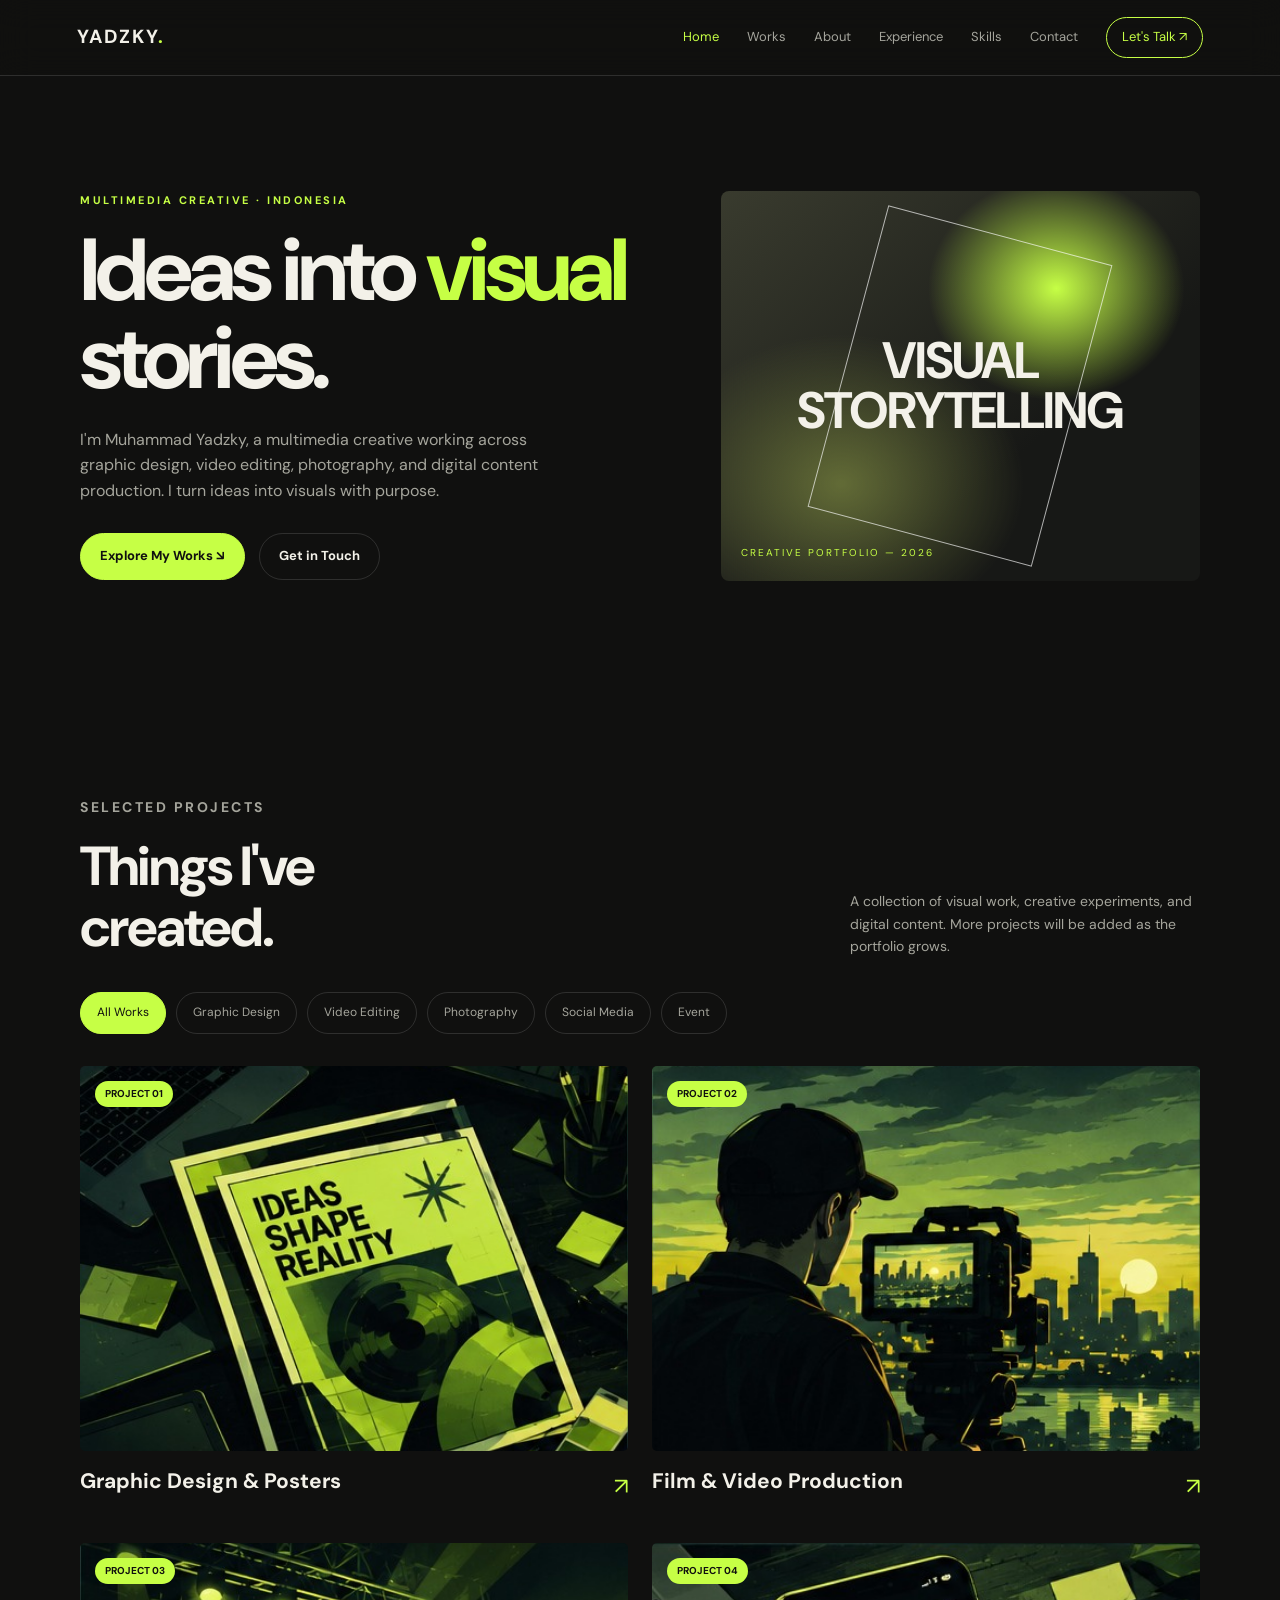
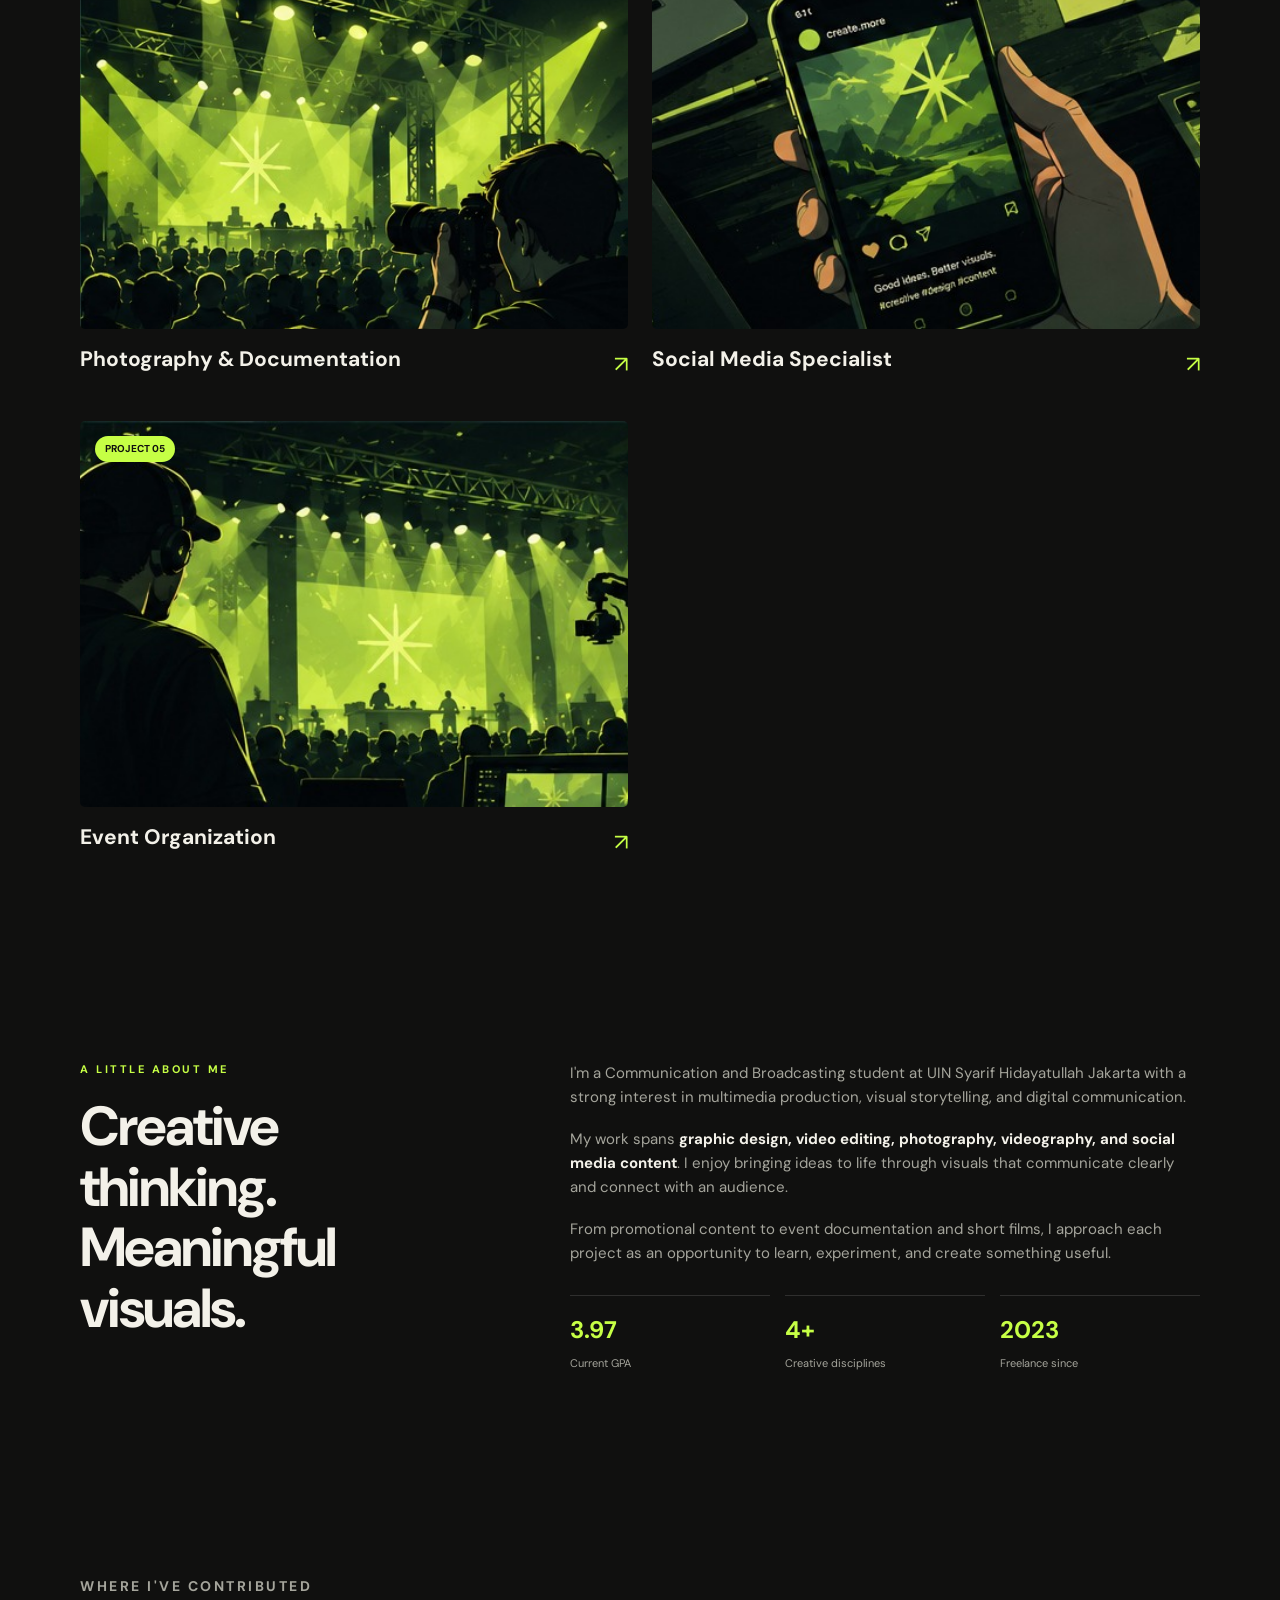
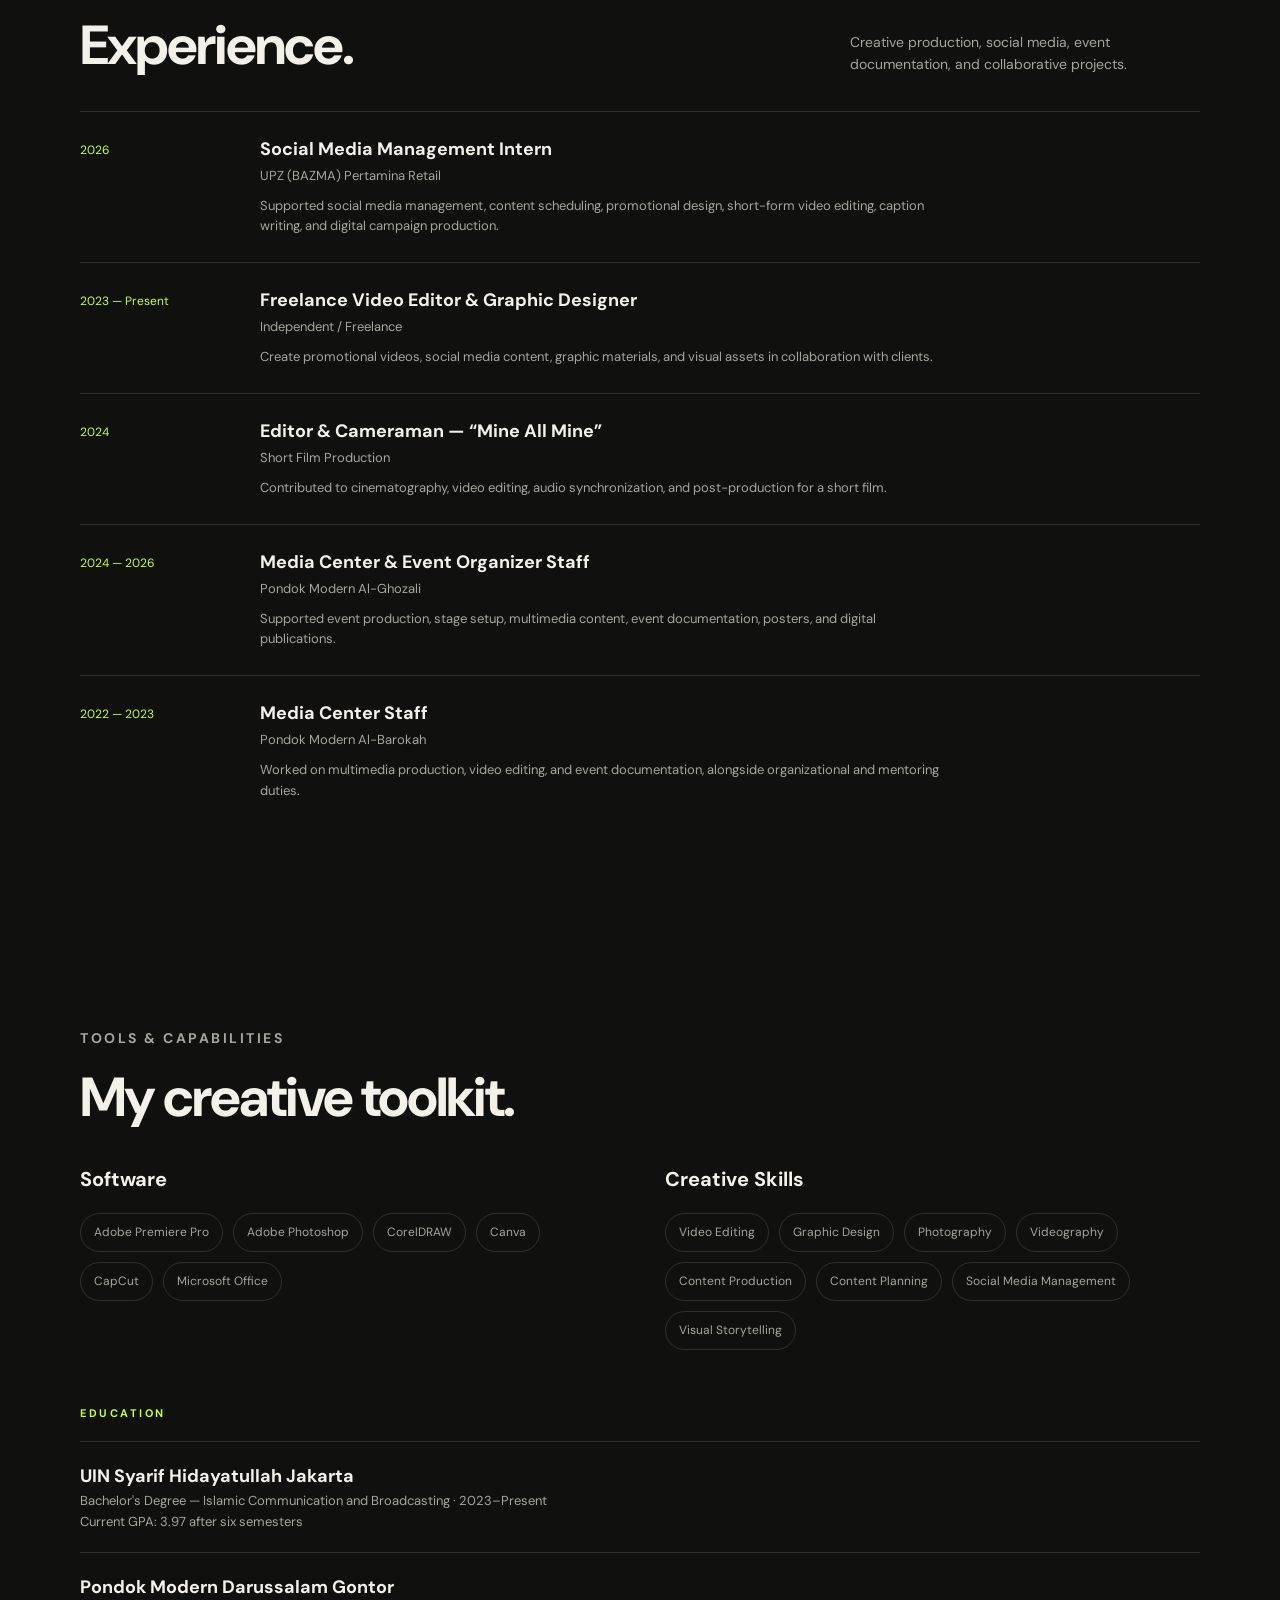
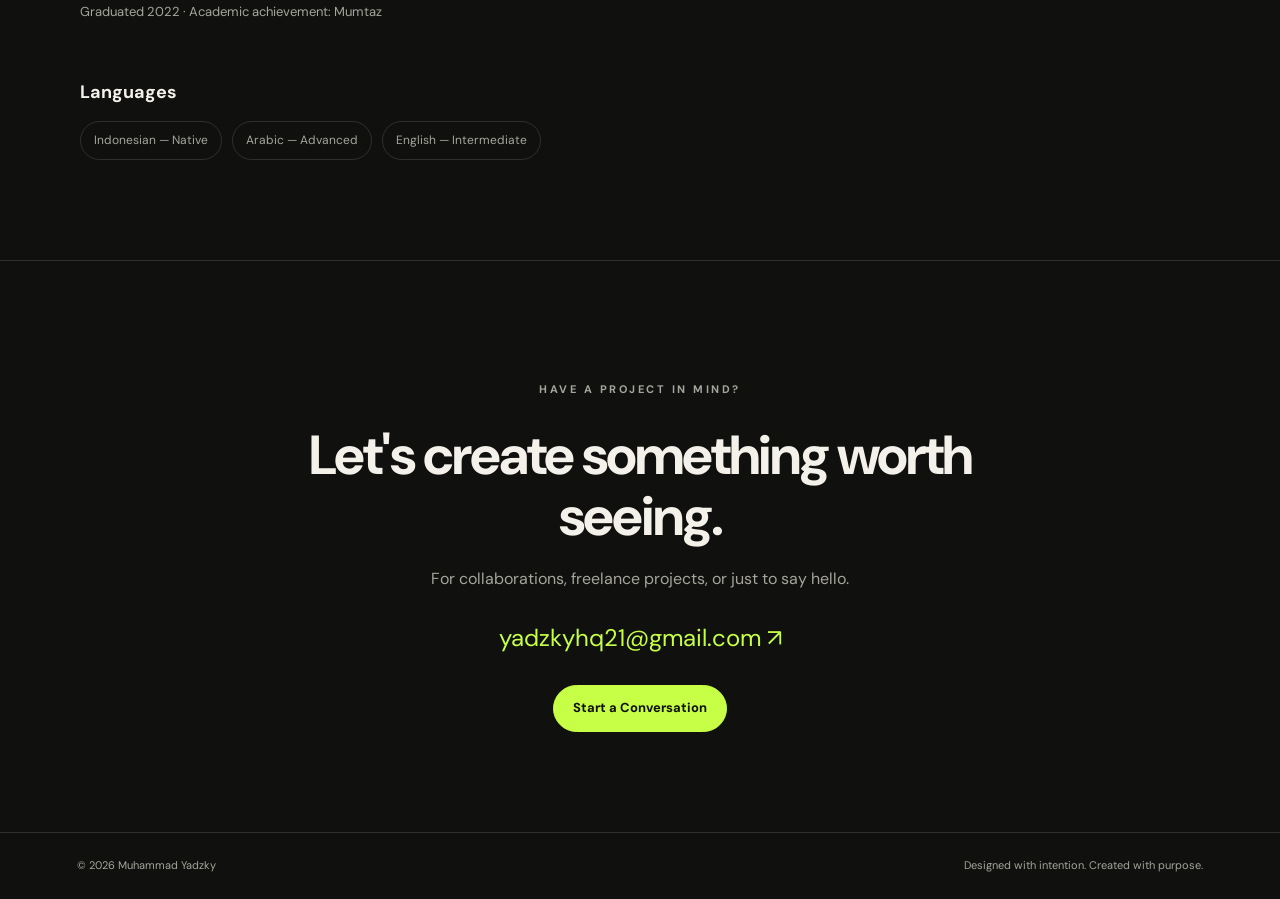
==== commit de5179e3: "Update index.html" ====
--- a/index.html
+++ b/index.html
@@ -607,7 +607,7 @@
             <a href="project-01.html" class="project-card" data-category="design">
               <div class="project-image">
                 <img
-                  src="https://images.unsplash.com/photo-1541701494587-cb58502866ab?auto=format&fit=crop&w=1100&q=85"
+                  src="project-01.jpg"
                   alt="Abstract colorful graphic artwork"
                   loading="lazy"
                 >
@@ -624,7 +624,7 @@
             <a href="project-02.html" class="project-card" data-category="video">
               <div class="project-image">
                 <img
-                  src="https://images.unsplash.com/photo-1485846234645-a62644f84728?auto=format&fit=crop&w=1100&q=85"
+                  src="project-02.jpg"
                   alt="Cinema screen in a dark movie theater"
                   loading="lazy"
                 >
@@ -641,7 +641,7 @@
             <a href="project-03.html" class="project-card" data-category="photo">
               <div class="project-image">
                 <img
-                  src="https://images.unsplash.com/photo-1452587925148-ce544e77e70d?auto=format&fit=crop&w=1100&q=85"
+                  src="project-03.jpg"
                   alt="Camera used for photography"
                   loading="lazy"
                 >
@@ -658,7 +658,7 @@
             <a href="project-04.html" class="project-card" data-category="social">
               <div class="project-image">
                 <img
-                  src="https://images.unsplash.com/photo-1611162617474-5b21e879e113?auto=format&fit=crop&w=1100&q=85"
+                  src="project-04.jpg"
                   alt="Social media content displayed on a screen"
                   loading="lazy"
                 >
@@ -675,7 +675,7 @@
             <a href="project-05.html" class="project-card" data-category="event">
               <div class="project-image">
                 <img
-                  src="https://images.unsplash.com/photo-1501386761578-eac5c94b800a?auto=format&fit=crop&w=1100&q=85"
+                  src="project-05.jpg"
                   alt="Live event with stage lighting and audience"
                   loading="lazy"
                 >
